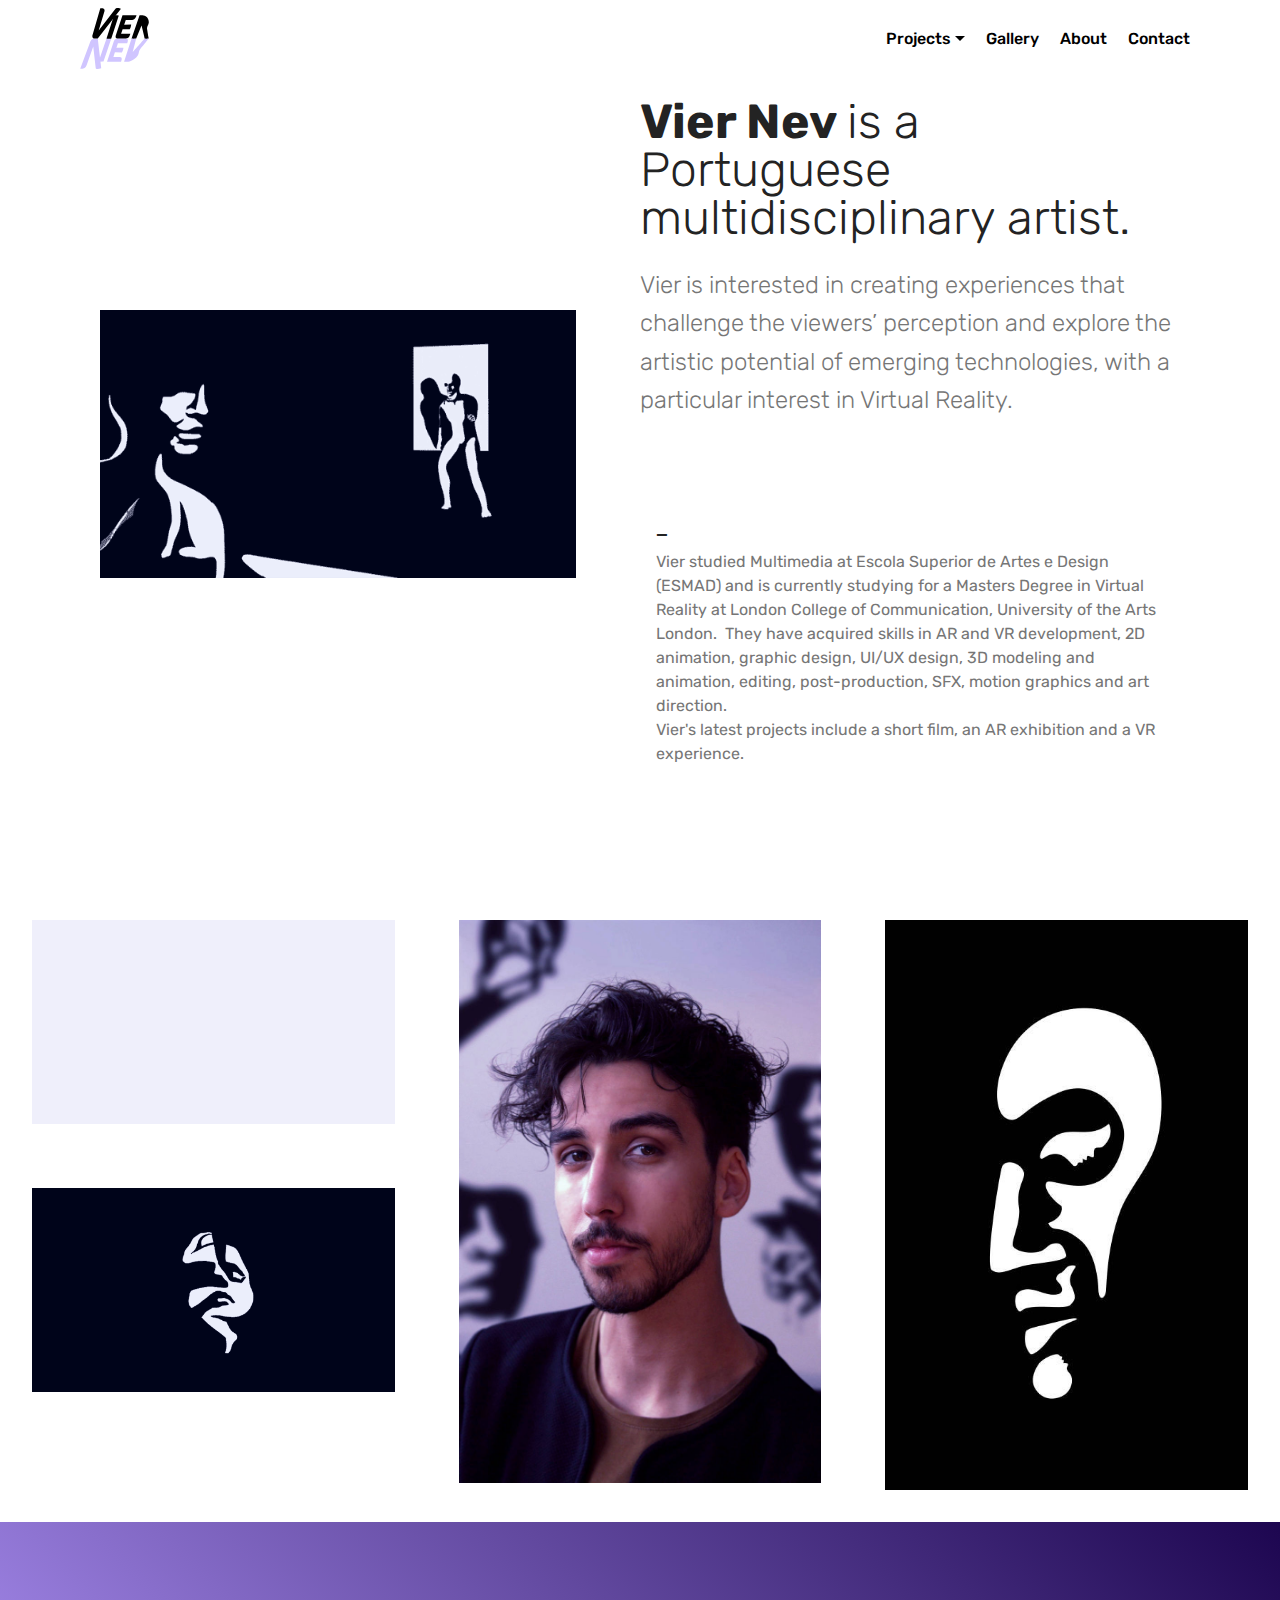
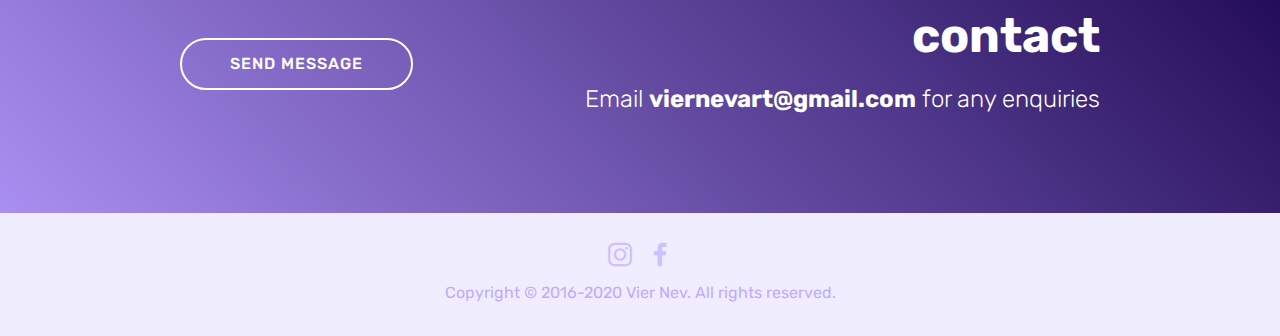
==== about.html @ 3683e40c "create github pages" ====
<!DOCTYPE html>
<html  >
<head>
  <!-- Site made with Mobirise Website Builder v4.10.8, https://mobirise.com -->
  <meta charset="UTF-8">
  <meta http-equiv="X-UA-Compatible" content="IE=edge">
  <meta name="generator" content="Mobirise v4.10.8, mobirise.com">
  <meta name="viewport" content="width=device-width, initial-scale=1, minimum-scale=1">
  <link rel="shortcut icon" href="assets/images/viernev-logo.svg" type="image/x-icon">
  <meta name="description" content="Vier Nev is a Portuguese multidisciplinary artist. Vier has created VR experiences, AR exhibitions, animated short films and explored a wide range of illustration work. ">
  
  <title>About</title>
  <link rel="stylesheet" href="assets/web/assets/mobirise-icons/mobirise-icons.css">
  <link rel="stylesheet" href="assets/bootstrap/css/bootstrap.min.css">
  <link rel="stylesheet" href="assets/bootstrap/css/bootstrap-grid.min.css">
  <link rel="stylesheet" href="assets/bootstrap/css/bootstrap-reboot.min.css">
  <link rel="stylesheet" href="assets/socicon/css/styles.css">
  <link rel="stylesheet" href="assets/dropdown/css/style.css">
  <link rel="stylesheet" href="assets/tether/tether.min.css">
  <link rel="stylesheet" href="assets/theme/css/style.css">
  <link rel="stylesheet" href="assets/gallery/style.css">
  <link rel="stylesheet" href="assets/mobirise/css/mbr-additional.css" type="text/css">
  
  
  
</head>
<body>

<!-- Google Analytics -->
<!-- Global site tag (gtag.js) - Google Analytics -->
<script async src="https://www.googletagmanager.com/gtag/js?id=UA-125820902-1"></script>
<script>
  window.dataLayer = window.dataLayer || [];
  function gtag(){dataLayer.push(arguments);}
  gtag('js', new Date());

  gtag('config', 'UA-125820902-1');
</script>

<!-- /Google Analytics -->


  <section class="menu cid-qTkzRZLJNu" once="menu" id="menu1-l">

    

    <nav class="navbar navbar-expand beta-menu navbar-dropdown align-items-center navbar-fixed-top navbar-toggleable-sm">
        <button class="navbar-toggler navbar-toggler-right" type="button" data-toggle="collapse" data-target="#navbarSupportedContent" aria-controls="navbarSupportedContent" aria-expanded="false" aria-label="Toggle navigation">
            <div class="hamburger">
                <span></span>
                <span></span>
                <span></span>
                <span></span>
            </div>
        </button>
        <div class="menu-logo">
            <div class="navbar-brand">
                <span class="navbar-logo">
                    <a href="index.html#header6-j">
                         <img src="assets/images/viernev-logo.svg" alt="Mobirise" title="" style="height: 3.8rem;">
                    </a>
                </span>
                
            </div>
        </div>
        <div class="collapse navbar-collapse" id="navbarSupportedContent">
            <ul class="navbar-nav nav-dropdown nav-right" data-app-modern-menu="true"><li class="nav-item dropdown">
                    <a class="nav-link link dropdown-toggle text-black display-4" href="https://mobirise.com" data-toggle="dropdown-submenu" aria-expanded="false">Projects<br></a><div class="dropdown-menu"><a class="dropdown-item text-black display-4" href="aterraetela.html">A Terra é Tela<br></a><a class="dropdown-item text-black display-4" href="amindsang.html" aria-expanded="false">A Mind Sang</a><a class="dropdown-item text-black display-4" href="darcria.html" aria-expanded="false">Dar Cria</a></div>
                </li><li class="nav-item"><a class="nav-link link text-black display-4" href="index.html#gallery2-h">Gallery<br></a></li><li class="nav-item"><a class="nav-link link text-black display-4" href="about.html">
                        
                        About</a></li><li class="nav-item"><a class="nav-link link text-black display-4" href="about.html#info2-q">
                        
                        Contact</a></li></ul>
            
        </div>
    </nav>
</section>

<section class="engine"><a href="https://mobirise.info/p">site templates free download</a></section><section class="features11 cid-rCWMa8Vq51" id="features11-t">

    

    

    <div class="container">   
        <div class="col-md-12">
            <div class="media-container-row">
                <div class="mbr-figure m-auto" style="width: 50%;">
                    <img src="assets/images/4a.gif" alt="Mobirise" title="">
                </div>
                <div class=" align-left aside-content">
                    <h2 class="mbr-title pt-2 mbr-fonts-style display-2"><strong>Vier Nev </strong>is a Portuguese multidisciplinary artist.</h2>
                    <div class="mbr-section-text">
                        <p class="mbr-text mb-5 pt-3 mbr-light mbr-fonts-style display-5">Vier is interested in creating experiences that challenge the viewers’ perception and explore the artistic potential of emerging technologies, with a particular interest in Virtual Reality.<br><br></p>
                    </div>

                    <div class="block-content">
                        <div class="card p-3 pr-3">
                            <div class="media">
                                     
                                <div class="media-body">
                                    <h4 class="card-title mbr-fonts-style display-7">_</h4>
                                </div>
                            </div>                

                            <div class="card-box">
                                <p class="block-text mbr-fonts-style display-7">
                                   Vier studied Multimedia at Escola Superior de Artes e Design (ESMAD) and is currently studying for a Masters Degree in Virtual Reality at London College of Communication, University of the Arts London. &nbsp;They have acquired skills in AR and VR development, 2D animation, graphic design, UI/UX design, 3D modeling and animation, editing, post-production, SFX, motion graphics and art direction. <br>Vier's latest projects include a short film, an AR exhibition and a VR experience. 
                                </p>
                            </div>
                        </div>

                        
                    </div>
                </div>
            </div>
        </div> 
    </div>          
</section>

<section class="mbr-gallery mbr-slider-carousel cid-rCWTRZAEba" id="gallery3-v">

    

    <div>
        <div><!-- Filter --><!-- Gallery --><div class="mbr-gallery-row"><div class="mbr-gallery-layout-default"><div><div><div class="mbr-gallery-item mbr-gallery-item--p4" data-video-url="false" data-tags="Awesome"><div href="#lb-gallery3-v" data-slide-to="0" data-toggle="modal"><img src="assets/images/26.gif" alt="" title=""><span class="icon-focus"></span></div></div><div class="mbr-gallery-item mbr-gallery-item--p4" data-video-url="false" data-tags="Awesome"><div href="#lb-gallery3-v" data-slide-to="1" data-toggle="modal"><img src="assets/images/viernev-photo-1096x1700-800x1241.jpg" alt="" title=""><span class="icon-focus"></span></div></div><div class="mbr-gallery-item mbr-gallery-item--p4" data-video-url="false" data-tags="Awesome"><div href="#lb-gallery3-v" data-slide-to="2" data-toggle="modal"><img src="assets/images/vier-nev-mother-vier-art-illustration-multistable-perception-optical-illusion-509x800-509x800.jpg" alt="" title=""><span class="icon-focus"></span></div></div><div class="mbr-gallery-item mbr-gallery-item--p4" data-video-url="false" data-tags="Awesome"><div href="#lb-gallery3-v" data-slide-to="3" data-toggle="modal"><img src="assets/images/8a.gif" alt="" title=""><span class="icon-focus"></span></div></div></div></div><div class="clearfix"></div></div></div><!-- Lightbox --><div data-app-prevent-settings="" class="mbr-slider modal fade carousel slide" tabindex="-1" data-keyboard="true" data-interval="false" id="lb-gallery3-v"><div class="modal-dialog"><div class="modal-content"><div class="modal-body"><div class="carousel-inner"><div class="carousel-item active"><img src="assets/images/26.gif" alt="" title=""></div><div class="carousel-item"><img src="assets/images/viernev-photo-1096x1700.jpg" alt="" title=""></div><div class="carousel-item"><img src="assets/images/vier-nev-mother-vier-art-illustration-multistable-perception-optical-illusion-509x800.jpg" alt="" title=""></div><div class="carousel-item"><img src="assets/images/8a.gif" alt="" title=""></div></div><a class="carousel-control carousel-control-prev" role="button" data-slide="prev" href="#lb-gallery3-v"><span class="mbri-left mbr-iconfont" aria-hidden="true"></span><span class="sr-only">Previous</span></a><a class="carousel-control carousel-control-next" role="button" data-slide="next" href="#lb-gallery3-v"><span class="mbri-right mbr-iconfont" aria-hidden="true"></span><span class="sr-only">Next</span></a><a class="close" href="#" role="button" data-dismiss="modal"><span class="sr-only">Close</span></a></div></div></div></div></div>
    </div>

</section>

<section class="mbr-section info2 cid-rD06vwAXhI" id="info2-q">

    

    

    <div class="container">
        <div class="row main justify-content-center">
            <div class="media-container-column col-12 col-lg-3 col-md-4">
                <div class="mbr-section-btn align-left py-4"><a class="btn btn-white-outline display-4" href="mailto:viernevart@gmail.com">SEND MESSAGE</a></div>
            </div>
            <div class="media-container-column title col-12 col-lg-7 col-md-6">
                <h2 class="align-right mbr-bold mbr-white pb-3 mbr-fonts-style display-2">
                    contact</h2>
                <h3 class="mbr-section-subtitle align-right mbr-light mbr-white mbr-fonts-style display-5">
                    Email <strong>viernevart@gmail.com</strong> for any enquiries</h3>
            </div>
        </div>
    </div>
</section>

<section once="footers" class="cid-rAEIzs2hqs" id="footer7-m">

    

    

    <div class="container">
        <div class="media-container-row align-center mbr-white">
            
            <div class="row social-row">
                <div class="social-list align-right pb-2">
                    
                    
                    
                    
                    
                    
                <div class="soc-item">
                        <a href="https://www.instagram.com/viernev">
                            <span class="mbr-iconfont mbr-iconfont-social socicon-instagram socicon" style="color: rgb(175, 150, 255); fill: rgb(175, 150, 255);"></span>
                        </a>
                    </div><div class="soc-item">
                        <a href="https://www.facebook.com/viernev">
                            <span class="mbr-iconfont mbr-iconfont-social socicon-facebook socicon" style="color: rgb(175, 150, 255); fill: rgb(175, 150, 255);"></span>
                        </a>
                    </div></div>
            </div>
            <div class="row row-copirayt">
                <p class="mbr-text mb-0 mbr-fonts-style mbr-white align-center display-7">
                    Copyright © 2016-2020 Vier Nev. All rights reserved.
                </p>
            </div>
        </div>
    </div>
</section>


  <script src="assets/web/assets/jquery/jquery.min.js"></script>
  <script src="assets/popper/popper.min.js"></script>
  <script src="assets/bootstrap/js/bootstrap.min.js"></script>
  <script src="assets/smoothscroll/smooth-scroll.js"></script>
  <script src="assets/dropdown/js/nav-dropdown.js"></script>
  <script src="assets/dropdown/js/navbar-dropdown.js"></script>
  <script src="assets/tether/tether.min.js"></script>
  <script src="assets/masonry/masonry.pkgd.min.js"></script>
  <script src="assets/imagesloaded/imagesloaded.pkgd.min.js"></script>
  <script src="assets/bootstrapcarouselswipe/bootstrap-carousel-swipe.js"></script>
  <script src="assets/vimeoplayer/jquery.mb.vimeo_player.js"></script>
  <script src="assets/touchswipe/jquery.touch-swipe.min.js"></script>
  <script src="assets/theme/js/script.js"></script>
  <script src="assets/gallery/player.min.js"></script>
  <script src="assets/gallery/script.js"></script>
  <script src="assets/slidervideo/script.js"></script>
  
  
</body>
</html>
---- assets/web/assets/mobirise-icons/mobirise-icons.css ----
@font-face {
  font-family: 'MobiriseIcons';
  src:  url('mobirise-icons.eot?spat4u');
  src:  url('mobirise-icons.eot?spat4u#iefix') format('embedded-opentype'),
    url('mobirise-icons.ttf?spat4u') format('truetype'),
    url('mobirise-icons.woff?spat4u') format('woff'),
    url('mobirise-icons.svg?spat4u#MobiriseIcons') format('svg');
  font-weight: normal;
  font-style: normal;
}

[class^="mbri-"], [class*=" mbri-"] {
  /* use !important to prevent issues with browser extensions that change fonts */
  font-family: MobiriseIcons !important;
  speak: none;
  font-style: normal;
  font-weight: normal;
  font-variant: normal;
  text-transform: none;
  line-height: 1;

  /* Better Font Rendering =========== */
  -webkit-font-smoothing: antialiased;
  -moz-osx-font-smoothing: grayscale;
}

.mbri-add-submenu:before {
  content: "\e900";
}
.mbri-alert:before {
  content: "\e901";
}
.mbri-align-center:before {
  content: "\e902";
}
.mbri-align-justify:before {
  content: "\e903";
}
.mbri-align-left:before {
  content: "\e904";
}
.mbri-align-right:before {
  content: "\e905";
}
.mbri-android:before {
  content: "\e906";
}
.mbri-apple:before {
  content: "\e907";
}
.mbri-arrow-down:before {
  content: "\e908";
}
.mbri-arrow-next:before {
  content: "\e909";
}
.mbri-arrow-prev:before {
  content: "\e90a";
}
.mbri-arrow-up:before {
  content: "\e90b";
}
.mbri-bold:before {
  content: "\e90c";
}
.mbri-bookmark:before {
  content: "\e90d";
}
.mbri-bootstrap:before {
  content: "\e90e";
}
.mbri-briefcase:before {
  content: "\e90f";
}
.mbri-browse:before {
  content: "\e910";
}
.mbri-bulleted-list:before {
  content: "\e911";
}
.mbri-calendar:before {
  content: "\e912";
}
.mbri-camera:before {
  content: "\e913";
}
.mbri-cart-add:before {
  content: "\e914";
}
.mbri-cart-full:before {
  content: "\e915";
}
.mbri-cash:before {
  content: "\e916";
}
.mbri-change-style:before {
  content: "\e917";
}
.mbri-chat:before {
  content: "\e918";
}
.mbri-clock:before {
  content: "\e919";
}
.mbri-close:before {
  content: "\e91a";
}
.mbri-cloud:before {
  content: "\e91b";
}
.mbri-code:before {
  content: "\e91c";
}
.mbri-contact-form:before {
  content: "\e91d";
}
.mbri-credit-card:before {
  content: "\e91e";
}
.mbri-cursor-click:before {
  content: "\e91f";
}
.mbri-cust-feedback:before {
  content: "\e920";
}
.mbri-database:before {
  content: "\e921";
}
.mbri-delivery:before {
  content: "\e922";
}
.mbri-desktop:before {
  content: "\e923";
}
.mbri-devices:before {
  content: "\e924";
}
.mbri-down:before {
  content: "\e925";
}
.mbri-download:before {
  content: "\e989";
}
.mbri-drag-n-drop:before {
  content: "\e927";
}
.mbri-drag-n-drop2:before {
  content: "\e928";
}
.mbri-edit:before {
  content: "\e929";
}
.mbri-edit2:before {
  content: "\e92a";
}
.mbri-error:before {
  content: "\e92b";
}
.mbri-extension:before {
  content: "\e92c";
}
.mbri-features:before {
  content: "\e92d";
}
.mbri-file:before {
  content: "\e92e";
}
.mbri-flag:before {
  content: "\e92f";
}
.mbri-folder:before {
  content: "\e930";
}
.mbri-gift:before {
  content: "\e931";
}
.mbri-github:before {
  content: "\e932";
}
.mbri-globe:before {
  content: "\e933";
}
.mbri-globe-2:before {
  content: "\e934";
}
.mbri-growing-chart:before {
  content: "\e935";
}
.mbri-hearth:before {
  content: "\e936";
}
.mbri-help:before {
  content: "\e937";
}
.mbri-home:before {
  content: "\e938";
}
.mbri-hot-cup:before {
  content: "\e939";
}
.mbri-idea:before {
  content: "\e93a";
}
.mbri-image-gallery:before {
  content: "\e93b";
}
.mbri-image-slider:before {
  content: "\e93c";
}
.mbri-info:before {
  content: "\e93d";
}
.mbri-italic:before {
  content: "\e93e";
}
.mbri-key:before {
  content: "\e93f";
}
.mbri-laptop:before {
  content: "\e940";
}
.mbri-layers:before {
  content: "\e941";
}
.mbri-left-right:before {
  content: "\e942";
}
.mbri-left:before {
  content: "\e943";
}
.mbri-letter:before {
  content: "\e944";
}
.mbri-like:before {
  content: "\e945";
}
.mbri-link:before {
  content: "\e946";
}
.mbri-lock:before {
  content: "\e947";
}
.mbri-login:before {
  content: "\e948";
}
.mbri-logout:before {
  content: "\e949";
}
.mbri-magic-stick:before {
  content: "\e94a";
}
.mbri-map-pin:before {
  content: "\e94b";
}
.mbri-menu:before {
  content: "\e94c";
}
.mbri-mobile:before {
  content: "\e94d";
}
.mbri-mobile2:before {
  content: "\e94e";
}
.mbri-mobirise:before {
  content: "\e94f";
}
.mbri-more-horizontal:before {
  content: "\e950";
}
.mbri-more-vertical:before {
  content: "\e951";
}
.mbri-music:before {
  content: "\e952";
}
.mbri-new-file:before {
  content: "\e953";
}
.mbri-numbered-list:before {
  content: "\e954";
}
.mbri-opened-folder:before {
  content: "\e955";
}
.mbri-pages:before {
  content: "\e956";
}
.mbri-paper-plane:before {
  content: "\e957";
}
.mbri-paperclip:before {
  content: "\e958";
}
.mbri-photo:before {
  content: "\e959";
}
.mbri-photos:before {
  content: "\e95a";
}
.mbri-pin:before {
  content: "\e95b";
}
.mbri-play:before {
  content: "\e95c";
}
.mbri-plus:before {
  content: "\e95d";
}
.mbri-preview:before {
  content: "\e95e";
}
.mbri-print:before {
  content: "\e95f";
}
.mbri-protect:before {
  content: "\e960";
}
.mbri-question:before {
  content: "\e961";
}
.mbri-quote-left:before {
  content: "\e962";
}
.mbri-quote-right:before {
  content: "\e963";
}
.mbri-refresh:before {
  content: "\e964";
}
.mbri-responsive:before {
  content: "\e965";
}
.mbri-right:before {
  content: "\e966";
}
.mbri-rocket:before {
  content: "\e967";
}
.mbri-sad-face:before {
  content: "\e968";
}
.mbri-sale:before {
  content: "\e969";
}
.mbri-save:before {
  content: "\e96a";
}
.mbri-search:before {
  content: "\e96b";
}
.mbri-setting:before {
  content: "\e96c";
}
.mbri-setting2:before {
  content: "\e96d";
}
.mbri-setting3:before {
  content: "\e96e";
}
.mbri-share:before {
  content: "\e96f";
}
.mbri-shopping-bag:before {
  content: "\e970";
}
.mbri-shopping-basket:before {
  content: "\e971";
}
.mbri-shopping-cart:before {
  content: "\e972";
}
.mbri-sites:before {
  content: "\e973";
}
.mbri-smile-face:before {
  content: "\e974";
}
.mbri-speed:before {
  content: "\e975";
}
.mbri-star:before {
  content: "\e976";
}
.mbri-success:before {
  content: "\e977";
}
.mbri-sun:before {
  content: "\e978";
}
.mbri-sun2:before {
  content: "\e979";
}
.mbri-tablet:before {
  content: "\e97a";
}
.mbri-tablet-vertical:before {
  content: "\e97b";
}
.mbri-target:before {
  content: "\e97c";
}
.mbri-timer:before {
  content: "\e97d";
}
.mbri-to-ftp:before {
  content: "\e97e";
}
.mbri-to-local-drive:before {
  content: "\e97f";
}
.mbri-touch-swipe:before {
  content: "\e980";
}
.mbri-touch:before {
  content: "\e981";
}
.mbri-trash:before {
  content: "\e982";
}
.mbri-underline:before {
  content: "\e983";
}
.mbri-unlink:before {
  content: "\e984";
}
.mbri-unlock:before {
  content: "\e985";
}
.mbri-up-down:before {
  content: "\e986";
}
.mbri-up:before {
  content: "\e987";
}
.mbri-update:before {
  content: "\e988";
}
.mbri-upload:before {
 content: "\e926"; 
}
.mbri-user:before {
  content: "\e98a";
}
.mbri-user2:before {
  content: "\e98b";
}
.mbri-users:before {
  content: "\e98c";
}
.mbri-video:before {
  content: "\e98d";
}
.mbri-video-play:before {
  content: "\e98e";
}
.mbri-watch:before {
  content: "\e98f";
}
.mbri-website-theme:before {
  content: "\e990";
}
.mbri-wifi:before {
  content: "\e991";
}
.mbri-windows:before {
  content: "\e992";
}
.mbri-zoom-out:before {
  content: "\e993";
}
.mbri-redo:before {
  content: "\e994";
}
.mbri-undo:before {
  content: "\e995";
}
---- assets/socicon/css/styles.css ----
@charset "UTF-8";

@font-face {
  font-family: 'Socicon';
  src:  url('../fonts/socicon.eot');
  src:  url('../fonts/socicon.eot?#iefix') format('embedded-opentype'),
    url('../fonts/socicon.woff2') format('woff2'),
    url('../fonts/socicon.ttf') format('truetype'),
    url('../fonts/socicon.woff') format('woff'),
    url('../fonts/socicon.svg#socicon') format('svg');
  font-weight: normal;
  font-style: normal;
}

[data-icon]:before {
  font-family: "socicon" !important;
  content: attr(data-icon);
  font-style: normal !important;
  font-weight: normal !important;
  font-variant: normal !important;
  text-transform: none !important;
  speak: none;
  line-height: 1;
  -webkit-font-smoothing: antialiased;
  -moz-osx-font-smoothing: grayscale;
}

[class^="socicon-"], [class*=" socicon-"] {
  /* use !important to prevent issues with browser extensions that change fonts */
  font-family: 'Socicon' !important;
  speak: none;
  font-style: normal;
  font-weight: normal;
  font-variant: normal;
  text-transform: none;
  line-height: 1;

  /* Better Font Rendering =========== */
  -webkit-font-smoothing: antialiased;
  -moz-osx-font-smoothing: grayscale;
}

.socicon-eitaa:before {
  content: "\e97c";
}
.socicon-soroush:before {
  content: "\e97d";
}
.socicon-bale:before {
  content: "\e97e";
}
.socicon-zazzle:before {
  content: "\e97b";
}
.socicon-society6:before {
  content: "\e97a";
}
.socicon-redbubble:before {
  content: "\e979";
}
.socicon-avvo:before {
  content: "\e978";
}
.socicon-stitcher:before {
  content: "\e977";
}
.socicon-googlehangouts:before {
  content: "\e974";
}
.socicon-dlive:before {
  content: "\e975";
}
.socicon-vsco:before {
  content: "\e976";
}
.socicon-flipboard:before {
  content: "\e973";
}
.socicon-ubuntu:before {
  content: "\e958";
}
.socicon-artstation:before {
  content: "\e959";
}
.socicon-invision:before {
  content: "\e95a";
}
.socicon-torial:before {
  content: "\e95b";
}
.socicon-collectorz:before {
  content: "\e95c";
}
.socicon-seenthis:before {
  content: "\e95d";
}
.socicon-googleplaymusic:before {
  content: "\e95e";
}
.socicon-debian:before {
  content: "\e95f";
}
.socicon-filmfreeway:before {
  content: "\e960";
}
.socicon-gnome:before {
  content: "\e961";
}
.socicon-itchio:before {
  content: "\e962";
}
.socicon-jamendo:before {
  content: "\e963";
}
.socicon-mix:before {
  content: "\e964";
}
.socicon-sharepoint:before {
  content: "\e965";
}
.socicon-tinder:before {
  content: "\e966";
}
.socicon-windguru:before {
  content: "\e967";
}
.socicon-cdbaby:before {
  content: "\e968";
}
.socicon-elementaryos:before {
  content: "\e969";
}
.socicon-stage32:before {
  content: "\e96a";
}
.socicon-tiktok:before {
  content: "\e96b";
}
.socicon-gitter:before {
  content: "\e96c";
}
.socicon-letterboxd:before {
  content: "\e96d";
}
.socicon-threema:before {
  content: "\e96e";
}
.socicon-splice:before {
  content: "\e96f";
}
.socicon-metapop:before {
  content: "\e970";
}
.socicon-naver:before {
  content: "\e971";
}
.socicon-remote:before {
  content: "\e972";
}
.socicon-internet:before {
  content: "\e957";
}
.socicon-moddb:before {
  content: "\e94b";
}
.socicon-indiedb:before {
  content: "\e94c";
}
.socicon-traxsource:before {
  content: "\e94d";
}
.socicon-gamefor:before {
  content: "\e94e";
}
.socicon-pixiv:before {
  content: "\e94f";
}
.socicon-myanimelist:before {
  content: "\e950";
}
.socicon-blackberry:before {
  content: "\e951";
}
.socicon-wickr:before {
  content: "\e952";
}
.socicon-spip:before {
  content: "\e953";
}
.socicon-napster:before {
  content: "\e954";
}
.socicon-beatport:before {
  content: "\e955";
}
.socicon-hackerone:before {
  content: "\e956";
}
.socicon-hackernews:before {
  content: "\e946";
}
.socicon-smashwords:before {
  content: "\e947";
}
.socicon-kobo:before {
  content: "\e948";
}
.socicon-bookbub:before {
  content: "\e949";
}
.socicon-mailru:before {
  content: "\e94a";
}
.socicon-gitlab:before {
  content: "\e945";
}
.socicon-instructables:before {
  content: "\e944";
}
.socicon-portfolio:before {
  content: "\e943";
}
.socicon-codered:before {
  content: "\e940";
}
.socicon-origin:before {
  content: "\e941";
}
.socicon-nextdoor:before {
  content: "\e942";
}
.socicon-udemy:before {
  content: "\e93f";
}
.socicon-livemaster:before {
  content: "\e93e";
}
.socicon-crunchbase:before {
  content: "\e93b";
}
.socicon-homefy:before {
  content: "\e93c";
}
.socicon-calendly:before {
  content: "\e93d";
}
.socicon-realtor:before {
  content: "\e90f";
}
.socicon-tidal:before {
  content: "\e910";
}
.socicon-qobuz:before {
  content: "\e911";
}
.socicon-natgeo:before {
  content: "\e912";
}
.socicon-mastodon:before {
  content: "\e913";
}
.socicon-unsplash:before {
  content: "\e914";
}
.socicon-homeadvisor:before {
  content: "\e915";
}
.socicon-angieslist:before {
  content: "\e916";
}
.socicon-codepen:before {
  content: "\e917";
}
.socicon-slack:before {
  content: "\e918";
}
.socicon-openaigym:before {
  content: "\e919";
}
.socicon-logmein:before {
  content: "\e91a";
}
.socicon-fiverr:before {
  content: "\e91b";
}
.socicon-gotomeeting:before {
  content: "\e91c";
}
.socicon-aliexpress:before {
  content: "\e91d";
}
.socicon-guru:before {
  content: "\e91e";
}
.socicon-appstore:before {
  content: "\e91f";
}
.socicon-homes:before {
  content: "\e920";
}
.socicon-zoom:before {
  content: "\e921";
}
.socicon-alibaba:before {
  content: "\e922";
}
.socicon-craigslist:before {
  content: "\e923";
}
.socicon-wix:before {
  content: "\e924";
}
.socicon-redfin:before {
  content: "\e925";
}
.socicon-googlecalendar:before {
  content: "\e926";
}
.socicon-shopify:before {
  content: "\e927";
}
.socicon-freelancer:before {
  content: "\e928";
}
.socicon-seedrs:before {
  content: "\e929";
}
.socicon-bing:before {
  content: "\e92a";
}
.socicon-doodle:before {
  content: "\e92b";
}
.socicon-bonanza:before {
  content: "\e92c";
}
.socicon-squarespace:before {
  content: "\e92d";
}
.socicon-toptal:before {
  content: "\e92e";
}
.socicon-gust:before {
  content: "\e92f";
}
.socicon-ask:before {
  content: "\e930";
}
.socicon-trulia:before {
  content: "\e931";
}
.socicon-loomly:before {
  content: "\e932";
}
.socicon-ghost:before {
  content: "\e933";
}
.socicon-upwork:before {
  content: "\e934";
}
.socicon-fundable:before {
  content: "\e935";
}
.socicon-booking:before {
  content: "\e936";
}
.socicon-googlemaps:before {
  content: "\e937";
}
.socicon-zillow:before {
  content: "\e938";
}
.socicon-niconico:before {
  content: "\e939";
}
.socicon-toneden:before {
  content: "\e93a";
}
.socicon-augment:before {
  content: "\e908";
}
.socicon-bitbucket:before {
  content: "\e909";
}
.socicon-fyuse:before {
  content: "\e90a";
}
.socicon-yt-gaming:before {
  content: "\e90b";
}
.socicon-sketchfab:before {
  content: "\e90c";
}
.socicon-mobcrush:before {
  content: "\e90d";
}
.socicon-microsoft:before {
  content: "\e90e";
}
.socicon-pandora:before {
  content: "\e907";
}
.socicon-messenger:before {
  content: "\e906";
}
.socicon-gamewisp:before {
  content: "\e905";
}
.socicon-bloglovin:before {
  content: "\e904";
}
.socicon-tunein:before {
  content: "\e903";
}
.socicon-gamejolt:before {
  content: "\e901";
}
.socicon-trello:before {
  content: "\e902";
}
.socicon-spreadshirt:before {
  content: "\e900";
}
.socicon-500px:before {
  content: "\e000";
}
.socicon-8tracks:before {
  content: "\e001";
}
.socicon-airbnb:before {
  content: "\e002";
}
.socicon-alliance:before {
  content: "\e003";
}
.socicon-amazon:before {
  content: "\e004";
}
.socicon-amplement:before {
  content: "\e005";
}
.socicon-android:before {
  content: "\e006";
}
.socicon-angellist:before {
  content: "\e007";
}
.socicon-apple:before {
  content: "\e008";
}
.socicon-appnet:before {
  content: "\e009";
}
.socicon-baidu:before {
  content: "\e00a";
}
.socicon-bandcamp:before {
  content: "\e00b";
}
.socicon-battlenet:before {
  content: "\e00c";
}
.socicon-mixer:before {
  content: "\e00d";
}
.socicon-bebee:before {
  content: "\e00e";
}
.socicon-bebo:before {
  content: "\e00f";
}
.socicon-behance:before {
  content: "\e010";
}
.socicon-blizzard:before {
  content: "\e011";
}
.socicon-blogger:before {
  content: "\e012";
}
.socicon-buffer:before {
  content: "\e013";
}
.socicon-chrome:before {
  content: "\e014";
}
.socicon-coderwall:before {
  content: "\e015";
}
.socicon-curse:before {
  content: "\e016";
}
.socicon-dailymotion:before {
  content: "\e017";
}
.socicon-deezer:before {
  content: "\e018";
}
.socicon-delicious:before {
  content: "\e019";
}
.socicon-deviantart:before {
  content: "\e01a";
}
.socicon-diablo:before {
  content: "\e01b";
}
.socicon-digg:before {
  content: "\e01c";
}
.socicon-discord:before {
  content: "\e01d";
}
.socicon-disqus:before {
  content: "\e01e";
}
.socicon-douban:before {
  content: "\e01f";
}
.socicon-draugiem:before {
  content: "\e020";
}
.socicon-dribbble:before {
  content: "\e021";
}
.socicon-drupal:before {
  content: "\e022";
}
.socicon-ebay:before {
  content: "\e023";
}
.socicon-ello:before {
  content: "\e024";
}
.socicon-endomodo:before {
  content: "\e025";
}
.socicon-envato:before {
  content: "\e026";
}
.socicon-etsy:before {
  content: "\e027";
}
.socicon-facebook:before {
  content: "\e028";
}
.socicon-feedburner:before {
  content: "\e029";
}
.socicon-filmweb:before {
  content: "\e02a";
}
.socicon-firefox:before {
  content: "\e02b";
}
.socicon-flattr:before {
  content: "\e02c";
}
.socicon-flickr:before {
  content: "\e02d";
}
.socicon-formulr:before {
  content: "\e02e";
}
.socicon-forrst:before {
  content: "\e02f";
}
.socicon-foursquare:before {
  content: "\e030";
}
.socicon-friendfeed:before {
  content: "\e031";
}
.socicon-github:before {
  content: "\e032";
}
.socicon-goodreads:before {
  content: "\e033";
}
.socicon-google:before {
  content: "\e034";
}
.socicon-googlescholar:before {
  content: "\e035";
}
.socicon-googlegroups:before {
  content: "\e036";
}
.socicon-googlephotos:before {
  content: "\e037";
}
.socicon-googleplus:before {
  content: "\e038";
}
.socicon-grooveshark:before {
  content: "\e039";
}
.socicon-hackerrank:before {
  content: "\e03a";
}
.socicon-hearthstone:before {
  content: "\e03b";
}
.socicon-hellocoton:before {
  content: "\e03c";
}
.socicon-heroes:before {
  content: "\e03d";
}
.socicon-smashcast:before {
  content: "\e03e";
}
.socicon-horde:before {
  content: "\e03f";
}
.socicon-houzz:before {
  content: "\e040";
}
.socicon-icq:before {
  content: "\e041";
}
.socicon-identica:before {
  content: "\e042";
}
.socicon-imdb:before {
  content: "\e043";
}
.socicon-instagram:before {
  content: "\e044";
}
.socicon-issuu:before {
  content: "\e045";
}
.socicon-istock:before {
  content: "\e046";
}
.socicon-itunes:before {
  content: "\e047";
}
.socicon-keybase:before {
  content: "\e048";
}
.socicon-lanyrd:before {
  content: "\e049";
}
.socicon-lastfm:before {
  content: "\e04a";
}
.socicon-line:before {
  content: "\e04b";
}
.socicon-linkedin:before {
  content: "\e04c";
}
.socicon-livejournal:before {
  content: "\e04d";
}
.socicon-lyft:before {
  content: "\e04e";
}
.socicon-macos:before {
  content: "\e04f";
}
.socicon-mail:before {
  content: "\e050";
}
.socicon-medium:before {
  content: "\e051";
}
.socicon-meetup:before {
  content: "\e052";
}
.socicon-mixcloud:before {
  content: "\e053";
}
.socicon-modelmayhem:before {
  content: "\e054";
}
.socicon-mumble:before {
  content: "\e055";
}
.socicon-myspace:before {
  content: "\e056";
}
.socicon-newsvine:before {
  content: "\e057";
}
.socicon-nintendo:before {
  content: "\e058";
}
.socicon-npm:before {
  content: "\e059";
}
.socicon-odnoklassniki:before {
  content: "\e05a";
}
.socicon-openid:before {
  content: "\e05b";
}
.socicon-opera:before {
  content: "\e05c";
}
.socicon-outlook:before {
  content: "\e05d";
}
.socicon-overwatch:before {
  content: "\e05e";
}
.socicon-patreon:before {
  content: "\e05f";
}
.socicon-paypal:before {
  content: "\e060";
}
.socicon-periscope:before {
  content: "\e061";
}
.socicon-persona:before {
  content: "\e062";
}
.socicon-pinterest:before {
  content: "\e063";
}
.socicon-play:before {
  content: "\e064";
}
.socicon-player:before {
  content: "\e065";
}
.socicon-playstation:before {
  content: "\e066";
}
.socicon-pocket:before {
  content: "\e067";
}
.socicon-qq:before {
  content: "\e068";
}
.socicon-quora:before {
  content: "\e069";
}
.socicon-raidcall:before {
  content: "\e06a";
}
.socicon-ravelry:before {
  content: "\e06b";
}
.socicon-reddit:before {
  content: "\e06c";
}
.socicon-renren:before {
  content: "\e06d";
}
.socicon-researchgate:before {
  content: "\e06e";
}
.socicon-residentadvisor:before {
  content: "\e06f";
}
.socicon-reverbnation:before {
  content: "\e070";
}
.socicon-rss:before {
  content: "\e071";
}
.socicon-sharethis:before {
  content: "\e072";
}
.socicon-skype:before {
  content: "\e073";
}
.socicon-slideshare:before {
  content: "\e074";
}
.socicon-smugmug:before {
  content: "\e075";
}
.socicon-snapchat:before {
  content: "\e076";
}
.socicon-songkick:before {
  content: "\e077";
}
.socicon-soundcloud:before {
  content: "\e078";
}
.socicon-spotify:before {
  content: "\e079";
}
.socicon-stackexchange:before {
  content: "\e07a";
}
.socicon-stackoverflow:before {
  content: "\e07b";
}
.socicon-starcraft:before {
  content: "\e07c";
}
.socicon-stayfriends:before {
  content: "\e07d";
}
.socicon-steam:before {
  content: "\e07e";
}
.socicon-storehouse:before {
  content: "\e07f";
}
.socicon-strava:before {
  content: "\e080";
}
.socicon-streamjar:before {
  content: "\e081";
}
.socicon-stumbleupon:before {
  content: "\e082";
}
.socicon-swarm:before {
  content: "\e083";
}
.socicon-teamspeak:before {
  content: "\e084";
}
.socicon-teamviewer:before {
  content: "\e085";
}
.socicon-technorati:before {
  content: "\e086";
}
.socicon-telegram:before {
  content: "\e087";
}
.socicon-tripadvisor:before {
  content: "\e088";
}
.socicon-tripit:before {
  content: "\e089";
}
.socicon-triplej:before {
  content: "\e08a";
}
.socicon-tumblr:before {
  content: "\e08b";
}
.socicon-twitch:before {
  content: "\e08c";
}
.socicon-twitter:before {
  content: "\e08d";
}
.socicon-uber:before {
  content: "\e08e";
}
.socicon-ventrilo:before {
  content: "\e08f";
}
.socicon-viadeo:before {
  content: "\e090";
}
.socicon-viber:before {
  content: "\e091";
}
.socicon-viewbug:before {
  content: "\e092";
}
.socicon-vimeo:before {
  content: "\e093";
}
.socicon-vine:before {
  content: "\e094";
}
.socicon-vkontakte:before {
  content: "\e095";
}
.socicon-warcraft:before {
  content: "\e096";
}
.socicon-wechat:before {
  content: "\e097";
}
.socicon-weibo:before {
  content: "\e098";
}
.socicon-whatsapp:before {
  content: "\e099";
}
.socicon-wikipedia:before {
  content: "\e09a";
}
.socicon-windows:before {
  content: "\e09b";
}
.socicon-wordpress:before {
  content: "\e09c";
}
.socicon-wykop:before {
  content: "\e09d";
}
.socicon-xbox:before {
  content: "\e09e";
}
.socicon-xing:before {
  content: "\e09f";
}
.socicon-yahoo:before {
  content: "\e0a0";
}
.socicon-yammer:before {
  content: "\e0a1";
}
.socicon-yandex:before {
  content: "\e0a2";
}
.socicon-yelp:before {
  content: "\e0a3";
}
.socicon-younow:before {
  content: "\e0a4";
}
.socicon-youtube:before {
  content: "\e0a5";
}
.socicon-zapier:before {
  content: "\e0a6";
}
.socicon-zerply:before {
  content: "\e0a7";
}
.socicon-zomato:before {
  content: "\e0a8";
}
.socicon-zynga:before {
  content: "\e0a9";
}
---- assets/dropdown/css/style.css ----
.navbar-dropdown {
  left: 0;
  padding: 0;
  position: absolute;
  right: 0;
  top: 0;
  transition: all 0.45s ease;
  z-index: 1030;
  background: #282828; }
  .navbar-dropdown .navbar-logo {
    margin-right: 0.8rem;
    transition: margin 0.3s ease-in-out;
    vertical-align: middle; }
    .navbar-dropdown .navbar-logo img {
      height: 3.125rem;
      transition: all 0.3s ease-in-out; }
    .navbar-dropdown .navbar-logo.mbr-iconfont {
      font-size: 3.125rem;
      line-height: 3.125rem; }
  .navbar-dropdown .navbar-caption {
    font-weight: 700;
    white-space: normal;
    vertical-align: -4px;
    line-height: 3.125rem !important; }
    .navbar-dropdown .navbar-caption, .navbar-dropdown .navbar-caption:hover {
      color: inherit;
      text-decoration: none; }
  .navbar-dropdown .mbr-iconfont + .navbar-caption {
    vertical-align: -1px; }
  .navbar-dropdown.navbar-fixed-top {
    position: fixed; }
  .navbar-dropdown .navbar-brand span {
    vertical-align: -4px; }
  .navbar-dropdown.bg-color.transparent {
    background: none; }
  .navbar-dropdown.navbar-short .navbar-brand {
    padding: 0.625rem 0; }
    .navbar-dropdown.navbar-short .navbar-brand span {
      vertical-align: -1px; }
  .navbar-dropdown.navbar-short .navbar-caption {
    line-height: 2.375rem !important;
    vertical-align: -2px; }
  .navbar-dropdown.navbar-short .navbar-logo {
    margin-right: 0.5rem; }
    .navbar-dropdown.navbar-short .navbar-logo img {
      height: 2.375rem; }
    .navbar-dropdown.navbar-short .navbar-logo.mbr-iconfont {
      font-size: 2.375rem;
      line-height: 2.375rem; }
  .navbar-dropdown.navbar-short .mbr-table-cell {
    height: 3.625rem; }
  .navbar-dropdown .navbar-close {
    left: 0.6875rem;
    position: fixed;
    top: 0.75rem;
    z-index: 1000; }
  .navbar-dropdown .hamburger-icon {
    content: "";
    display: inline-block;
    vertical-align: middle;
    width: 16px;
    -webkit-box-shadow: 0 -6px 0 1px #282828,0 0 0 1px #282828,0 6px 0 1px #282828;
    -moz-box-shadow: 0 -6px 0 1px #282828,0 0 0 1px #282828,0 6px 0 1px #282828;
    box-shadow: 0 -6px 0 1px #282828,0 0 0 1px #282828,0 6px 0 1px #282828; }

.dropdown-menu .dropdown-toggle[data-toggle="dropdown-submenu"]::after {
  border-bottom: 0.35em solid transparent;
  border-left: 0.35em solid;
  border-right: 0;
  border-top: 0.35em solid transparent;
  margin-left: 0.3rem; }

.dropdown-menu .dropdown-item:focus {
  outline: 0; }

.nav-dropdown {
  font-size: 0.75rem;
  font-weight: 500;
  height: auto !important; }
  .nav-dropdown .nav-btn {
    padding-left: 1rem; }
  .nav-dropdown .link {
    margin: .667em 1.667em;
    font-weight: 500;
    padding: 0;
    transition: color .2s ease-in-out; }
    .nav-dropdown .link.dropdown-toggle {
      margin-right: 2.583em; }
      .nav-dropdown .link.dropdown-toggle::after {
        margin-left: .25rem;
        border-top: 0.35em solid;
        border-right: 0.35em solid transparent;
        border-left: 0.35em solid transparent;
        border-bottom: 0; }
      .nav-dropdown .link.dropdown-toggle[aria-expanded="true"] {
        margin: 0;
        padding: 0.667em 3.263em  0.667em 1.667em; }
  .nav-dropdown .link::after,
  .nav-dropdown .dropdown-item::after {
    color: inherit; }
  .nav-dropdown .btn {
    font-size: 0.75rem;
    font-weight: 700;
    letter-spacing: 0;
    margin-bottom: 0;
    padding-left: 1.25rem;
    padding-right: 1.25rem; }
  .nav-dropdown .dropdown-menu {
    border-radius: 0;
    border: 0;
    left: 0;
    margin: 0;
    padding-bottom: 1.25rem;
    padding-top: 1.25rem;
    position: relative; }
  .nav-dropdown .dropdown-submenu {
    margin-left: 0.125rem;
    top: 0; }
  .nav-dropdown .dropdown-item {
    font-weight: 500;
    line-height: 2;
    padding: 0.3846em 4.615em 0.3846em 1.5385em;
    position: relative;
    transition: color .2s ease-in-out, background-color .2s ease-in-out; }
    .nav-dropdown .dropdown-item::after {
      margin-top: -0.3077em;
      position: absolute;
      right: 1.1538em;
      top: 50%; }
    .nav-dropdown .dropdown-item:focus, .nav-dropdown .dropdown-item:hover {
      background: none; }

@media (max-width: 767px) {
  .nav-dropdown.navbar-toggleable-sm {
    bottom: 0;
    display: none;
    left: 0;
    overflow-x: hidden;
    position: fixed;
    top: 0;
    transform: translateX(-100%);
    -ms-transform: translateX(-100%);
    -webkit-transform: translateX(-100%);
    width: 18.75rem;
    z-index: 999; } }
.nav-dropdown.navbar-toggleable-xl {
  bottom: 0;
  display: none;
  left: 0;
  overflow-x: hidden;
  position: fixed;
  top: 0;
  transform: translateX(-100%);
  -ms-transform: translateX(-100%);
  -webkit-transform: translateX(-100%);
  width: 18.75rem;
  z-index: 999; }

.nav-dropdown-sm {
  display: block !important;
  overflow-x: hidden;
  overflow: auto;
  padding-top: 3.875rem; }
  .nav-dropdown-sm::after {
    content: "";
    display: block;
    height: 3rem;
    width: 100%; }
  .nav-dropdown-sm.collapse.in ~ .navbar-close {
    display: block !important; }
  .nav-dropdown-sm.collapsing, .nav-dropdown-sm.collapse.in {
    transform: translateX(0);
    -ms-transform: translateX(0);
    -webkit-transform: translateX(0);
    transition: all 0.25s ease-out;
    -webkit-transition: all 0.25s ease-out;
    background: #282828; }
  .nav-dropdown-sm.collapsing[aria-expanded="false"] {
    transform: translateX(-100%);
    -ms-transform: translateX(-100%);
    -webkit-transform: translateX(-100%); }
  .nav-dropdown-sm .nav-item {
    display: block;
    margin-left: 0 !important;
    padding-left: 0; }
  .nav-dropdown-sm .link,
  .nav-dropdown-sm .dropdown-item {
    border-top: 1px dotted rgba(255, 255, 255, 0.1);
    font-size: 0.8125rem;
    line-height: 1.6;
    margin: 0 !important;
    padding: 0.875rem 2.4rem 0.875rem 1.5625rem !important;
    position: relative;
    white-space: normal; }
    .nav-dropdown-sm .link:focus, .nav-dropdown-sm .link:hover,
    .nav-dropdown-sm .dropdown-item:focus,
    .nav-dropdown-sm .dropdown-item:hover {
      background: rgba(0, 0, 0, 0.2) !important;
      color: #c0a375; }
  .nav-dropdown-sm .nav-btn {
    position: relative;
    padding: 1.5625rem 1.5625rem 0 1.5625rem; }
    .nav-dropdown-sm .nav-btn::before {
      border-top: 1px dotted rgba(255, 255, 255, 0.1);
      content: "";
      left: 0;
      position: absolute;
      top: 0;
      width: 100%; }
    .nav-dropdown-sm .nav-btn + .nav-btn {
      padding-top: 0.625rem; }
      .nav-dropdown-sm .nav-btn + .nav-btn::before {
        display: none; }
  .nav-dropdown-sm .btn {
    padding: 0.625rem 0; }
  .nav-dropdown-sm .dropdown-toggle[data-toggle="dropdown-submenu"]::after {
    margin-left: .25rem;
    border-top: 0.35em solid;
    border-right: 0.35em solid transparent;
    border-left: 0.35em solid transparent;
    border-bottom: 0; }
  .nav-dropdown-sm .dropdown-toggle[data-toggle="dropdown-submenu"][aria-expanded="true"]::after {
    border-top: 0;
    border-right: 0.35em solid transparent;
    border-left: 0.35em solid transparent;
    border-bottom: 0.35em solid; }
  .nav-dropdown-sm .dropdown-menu {
    margin: 0;
    padding: 0;
    position: relative;
    top: 0;
    left: 0;
    width: 100%;
    border: 0;
    float: none;
    border-radius: 0;
    background: none; }
  .nav-dropdown-sm .dropdown-submenu {
    left: 100%;
    margin-left: 0.125rem;
    margin-top: -1.25rem;
    top: 0; }

.navbar-toggleable-sm .nav-dropdown .dropdown-menu {
  position: absolute; }

.navbar-toggleable-sm .nav-dropdown .dropdown-submenu {
  left: 100%;
  margin-left: 0.125rem;
  margin-top: -1.25rem;
  top: 0; }

.navbar-toggleable-sm.opened .nav-dropdown .dropdown-menu {
  position: relative; }

.navbar-toggleable-sm.opened .nav-dropdown .dropdown-submenu {
  left: 0;
  margin-left: 00rem;
  margin-top: 0rem;
  top: 0; }

.is-builder .nav-dropdown.collapsing {
  transition: none !important; }

/*# sourceMappingURL=style.css.map */
---- assets/theme/css/style.css ----
.engine {
	position: absolute;
	text-indent: -2400px;
	text-align: center;
	padding: 0;
	top: 0;
	left: -2400px;
}/*!
 * Mobirise v4 theme (https://mobirise.com/)
 * Copyright 2017 Mobirise
 */
section {
  background-color: #eeeeee;
}

.form-control:focus {
  box-shadow: none;
}

:focus {
  outline: none;
}

body {
  font-style: normal;
  line-height: 1.5;
}

section,
.container,
.container-fluid {
  position: relative;
  word-wrap: break-word;
}

a.mbr-iconfont:hover {
  text-decoration: none;
}

.article .lead p,
.article .lead ul,
.article .lead ol,
.article .lead pre,
.article .lead blockquote {
  margin-bottom: 0;
}

ul,
ol,
pre,
blockquote {
  margin-bottom: 2.3125rem;
}

pre {
  background: #f4f4f4;
  padding: 10px 24px;
  white-space: pre-wrap;
}

.inactive {
  -webkit-user-select: none;
  -moz-user-select: none;
  -ms-user-select: none;
  user-select: none;
  pointer-events: none;
  -webkit-user-drag: none;
  user-drag: none;
}

.mbr-section__comments .row {
  justify-content: center;
  -webkit-justify-content: center;
}

a {
  font-style: normal;
  font-weight: 400;
  cursor: pointer;
}

a, a:hover {
  text-decoration: none;
}

figure {
  margin-bottom: 0;
}

body {
  color: #232323;
}

h1,
h2,
h3,
h4,
h5,
h6,
.h1,
.h2,
.h3,
.h4,
.h5,
.h6,
.display-1,
.display-2,
.display-3,
.display-4 {
  line-height: 1;
  word-break: break-word;
  word-wrap: break-word;
}

.mbr-section-title {
  font-style: normal;
  line-height: 1.2;
}

.mbr-section-subtitle {
  line-height: 1.3;
}

.mbr-text {
  font-style: normal;
  line-height: 1.6;
}

b,
strong {
  font-weight: bold;
}

blockquote {
  padding: 10px 0 10px 20px;
  position: relative;
  border-left: 2px solid;
  border-color: #ff3366;
}

input:-webkit-autofill, input:-webkit-autofill:hover, input:-webkit-autofill:focus, input:-webkit-autofill:active {
  transition-delay: 9999s;
  transition-property: background-color, color;
}

textarea[type='hidden'] {
  display: none;
}

body {
  position: relative;
}

section {
  background-position: 50% 50%;
  background-repeat: no-repeat;
  background-size: cover;
}

section .mbr-background-video,
section .mbr-background-video-preview {
  position: absolute;
  bottom: 0;
  left: 0;
  right: 0;
  top: 0;
}

.hidden {
  visibility: hidden;
}

.mbr-z-index20 {
  z-index: 20;
}

/*! Base colors */
.mbr-white {
  color: #ffffff;
}

.mbr-black {
  color: #000000;
}

.mbr-bg-white {
  background-color: #ffffff;
}

.mbr-bg-black {
  background-color: #000000;
}

/*! Text-aligns */
.align-left {
  text-align: left;
}

.align-center {
  text-align: center;
}

.align-right {
  text-align: right;
}

@media (max-width: 767px) {
  .align-left,
  .align-center,
  .align-right,
  .mbr-section-btn,
  .mbr-section-title {
    text-align: center;
  }
}

/*! Font-weight  */
.mbr-light {
  font-weight: 300;
}

.mbr-regular {
  font-weight: 400;
}

.mbr-semibold {
  font-weight: 500;
}

.mbr-bold {
  font-weight: 700;
}

/*! Media  */
.media-size-item {
  -moz-flex: 1 1 auto;
  -o-flex: 1 1 auto;
  flex: 1 1 auto;
}

.media-content {
  flex-basis: 100%;
}

.media-container-row {
  display: flex;
  flex-direction: row;
  flex-wrap: wrap;
  justify-content: center;
  align-content: center;
  align-items: start;
}

.media-container-row .media-size-item {
  width: 400px;
}

.media-container-column {
  display: flex;
  flex-direction: column;
  flex-wrap: wrap;
  justify-content: center;
  align-content: center;
  align-items: stretch;
}

.media-container-column > * {
  width: 100%;
}

@media (min-width: 992px) {
  .media-container-row {
    flex-wrap: nowrap;
  }
}

figure {
  overflow: hidden;
}

figure[mbr-media-size] {
  transition: width 0.1s;
}

.mbr-figure img,
.mbr-figure iframe {
  display: block;
  width: 100%;
}

.card {
  background-color: transparent;
  border: none;
}

.card-box {
  width: 100%;
}

.card-img {
  text-align: center;
  flex-shrink: 0;
  -webkit-flex-shrink: 0;
}

.media {
  max-width: 100%;
  margin: 0 auto;
}

.mbr-figure {
  -ms-grid-row-align: center;
  align-self: center;
}

.media-container > div {
  max-width: 100%;
}

.mbr-figure img,
.card-img img {
  width: 100%;
}

@media (max-width: 991px) {
  .media-size-item {
    width: auto !important;
  }
  .media {
    width: auto;
  }
  .mbr-figure {
    width: 100% !important;
  }
}

/*! Buttons */
.btn {
  font-weight: 500;
  border-width: 2px;
  font-style: normal;
  letter-spacing: 1px;
  margin: .4rem .8rem;
  white-space: normal;
  transition: all .3s ease-in-out;
  display: inline-flex;
  align-items: center;
  justify-content: center;
  word-break: break-word;
  -webkit-align-items: center;
  -webkit-justify-content: center;
  display: -webkit-inline-flex;
}

.btn-sm {
  font-weight: 500;
  letter-spacing: 1px;
  transition: all .3s ease-in-out;
}

.btn-md {
  font-weight: 500;
  letter-spacing: 1px;
  margin: .4rem .8rem !important;
  transition: all .3s ease-in-out;
}

.btn-lg {
  font-weight: 500;
  letter-spacing: 1px;
  margin: .4rem .8rem !important;
  transition: all .3s ease-in-out;
}

.mbr-section-btn {
  margin-left: -0.25rem;
  margin-right: -0.25rem;
  font-size: 0;
}

nav .mbr-section-btn {
  margin-left: 0rem;
  margin-right: 0rem;
}

.btn-form {
  border-radius: 0;
}

.btn-form:hover {
  cursor: pointer;
}

/*! Btn icon margin */
.btn .mbr-iconfont,
.btn.btn-sm .mbr-iconfont {
  cursor: pointer;
  margin-right: 0.5rem;
}

.btn.btn-md .mbr-iconfont,
.btn.btn-md .mbr-iconfont {
  margin-right: 0.8rem;
}

.mbr-regular {
  font-weight: 400;
}

.mbr-semibold {
  font-weight: 500;
}

.mbr-bold {
  font-weight: 700;
}

[type='submit'] {
  -webkit-appearance: none;
}

/*! Full-screen */
.mbr-fullscreen .mbr-overlay {
  min-height: 100vh;
}

.mbr-fullscreen {
  display: flex;
  display: -moz-flex;
  display: -ms-flex;
  display: -o-flex;
  align-items: center;
  -webkit-align-items: center;
  min-height: 100vh;
  padding-top: 3rem;
  padding-bottom: 3rem;
}

/*! Map */
.map {
  height: 25rem;
  position: relative;
}

.map iframe {
  width: 100%;
  height: 100%;
}

.mbr-overlay {
  background-color: #000;
  bottom: 0;
  left: 0;
  opacity: .5;
  position: absolute;
  right: 0;
  top: 0;
  z-index: 0;
  pointer-events: none;
}

/* Form */
blockquote {
  font-style: italic;
  padding: 10px 0 10px 20px;
  font-size: 1.09rem;
  position: relative;
  border-width: 3px;
}

.form-control {
  background-color: #f5f5f5;
  box-shadow: none;
  color: #565656;
  line-height: 1.43;
  min-height: 3.5em;
  padding: 1.07em .5em;
}

.form-control, .form-control:focus {
  border: 1px solid #e8e8e8;
}

.form-active .form-control:invalid {
  border-color: red;
}

.form-control-label {
  position: relative;
  cursor: pointer;
  margin-bottom: .357em;
  padding: 0;
}

.alert {
  color: #ffffff;
  border-radius: 0;
  border: 0;
  font-size: .875rem;
  line-height: 1.5;
  margin-bottom: 1.875rem;
  padding: 1.25rem;
  position: relative;
}

.alert.alert-form::after {
  background-color: inherit;
  bottom: -7px;
  content: "";
  display: block;
  height: 14px;
  left: 50%;
  margin-left: -7px;
  position: absolute;
  transform: rotate(45deg);
  width: 14px;
  -webkit-transform: rotate(45deg);
}

.form-asterisk {
  font-family: initial;
  position: absolute;
  top: -2px;
  font-weight: normal;
}

/*! Scroll to top arrow */
#scrollToTop a i:before {
  content: '';
  position: absolute;
  height: 40%;
  top: 25%;
  background: #fff;
  width: 2px;
  left: calc(50% - 1px);
}

#scrollToTop a i:after {
  content: '';
  position: absolute;
  display: block;
  border-top: 2px solid #fff;
  border-right: 2px solid #fff;
  width: 40%;
  height: 40%;
  left: 30%;
  bottom: 30%;
  transform: rotate(135deg);
  -webkit-transform: rotate(135deg);
}

.mbr-arrow-up {
  bottom: 25px;
  right: 90px;
  position: fixed;
  text-align: right;
  z-index: 5000;
  color: #ffffff;
  font-size: 32px;
  transform: rotate(180deg);
  -webkit-transform: rotate(180deg);
}

.mbr-arrow-up a {
  background: rgba(0, 0, 0, 0.2);
  border-radius: 3px;
  color: #fff;
  display: inline-block;
  height: 60px;
  width: 60px;
  outline-style: none !important;
  position: relative;
  text-decoration: none;
  transition: all 0.3s ease-in-out;
  cursor: pointer;
  text-align: center;
}

.mbr-arrow-up a:hover {
  background-color: rgba(0, 0, 0, 0.4);
}

.mbr-arrow-up a i {
  line-height: 60px;
}

.mbr-arrow-up-icon {
  display: block;
  color: #fff;
}

.mbr-arrow-up-icon::before {
  content: '\203a';
  display: inline-block;
  font-family: serif;
  font-size: 32px;
  line-height: 1;
  font-style: normal;
  position: relative;
  top: 6px;
  left: -4px;
  -webkit-transform: rotate(-90deg);
  transform: rotate(-90deg);
}

/*! Arrow Down */
.mbr-arrow {
  position: absolute;
  bottom: 45px;
  left: 50%;
  width: 60px;
  height: 60px;
  cursor: pointer;
  background-color: rgba(80, 80, 80, 0.5);
  border-radius: 50%;
  -webkit-transform: translateX(-50%);
  transform: translateX(-50%);
}

.mbr-arrow > a {
  display: inline-block;
  text-decoration: none;
  outline-style: none;
  -webkit-animation: arrowdown 1.7s ease-in-out infinite;
  animation: arrowdown 1.7s ease-in-out infinite;
}

.mbr-arrow > a > i {
  position: absolute;
  top: -2px;
  left: 15px;
  font-size: 2rem;
}

@keyframes arrowdown {
  0% {
    transform: translateY(0px);
    -webkit-transform: translateY(0px);
  }
  50% {
    transform: translateY(-5px);
    -webkit-transform: translateY(-5px);
  }
  100% {
    transform: translateY(0px);
    -webkit-transform: translateY(0px);
  }
}

@-webkit-keyframes arrowdown {
  0% {
    transform: translateY(0px);
    -webkit-transform: translateY(0px);
  }
  50% {
    transform: translateY(-5px);
    -webkit-transform: translateY(-5px);
  }
  100% {
    transform: translateY(0px);
    -webkit-transform: translateY(0px);
  }
}

@media (max-width: 500px) {
  .mbr-arrow-up {
    left: 50%;
    right: auto;
    transform: translateX(-50%) rotate(180deg);
    -webkit-transform: translateX(-50%) rotate(180deg);
  }
}

/*Gradients animation*/
@keyframes gradient-animation {
  from {
    background-position: 0% 100%;
    -webkit-animation-timing-function: ease-in-out;
            animation-timing-function: ease-in-out;
  }
  to {
    background-position: 100% 0%;
    -webkit-animation-timing-function: ease-in-out;
            animation-timing-function: ease-in-out;
  }
}

@-webkit-keyframes gradient-animation {
  from {
    background-position: 0% 100%;
    -webkit-animation-timing-function: ease-in-out;
            animation-timing-function: ease-in-out;
  }
  to {
    background-position: 100% 0%;
    -webkit-animation-timing-function: ease-in-out;
            animation-timing-function: ease-in-out;
  }
}

.bg-gradient {
  background-size: 200% 200%;
  animation: gradient-animation 5s infinite alternate;
  -webkit-animation: gradient-animation 5s infinite alternate;
}

.menu .navbar-brand {
  display: -webkit-flex;
}

.menu .navbar-brand span {
  display: flex;
  display: -webkit-flex;
}

.menu .navbar-brand .navbar-caption-wrap {
  display: -webkit-flex;
}

.menu .navbar-brand .navbar-logo img {
  display: -webkit-flex;
}

@media (min-width: 768px) and (max-width: 1023px) {
  .menu .navbar-toggleable-sm .navbar-nav {
    display: -ms-flexbox;
  }
}

@media (max-width: 1023px) {
  .menu .navbar-collapse {
    max-height: 93.5vh;
  }
  .menu .navbar-collapse.show {
    overflow: auto;
  }
}

@media (min-width: 1024px) {
  .menu .navbar-nav.nav-dropdown {
    display: -webkit-flex;
  }
  .menu .navbar-toggleable-sm .navbar-collapse {
    display: -webkit-flex !important;
  }
  .menu .collapsed .navbar-collapse {
    max-height: 93.5vh;
  }
  .menu .collapsed .navbar-collapse.show {
    overflow: auto;
  }
}

@media (max-width: 767px) {
  .menu .navbar-collapse {
    max-height: 80vh;
  }
}

/* Others*/
.note-check a[data-value=Rubik] {
  font-style: normal;
}

.mbr-arrow a {
  color: #ffffff;
}

@media (max-width: 767px) {
  .mbr-arrow {
    display: none;
  }
}

.navbar {
  display: -webkit-flex;
  -webkit-flex-wrap: wrap;
  -webkit-align-items: center;
  -webkit-justify-content: space-between;
}

.navbar-collapse {
  -webkit-flex-basis: 100%;
  -webkit-flex-grow: 1;
  -webkit-align-items: center;
}

.nav-dropdown .link {
  padding: 0.667em 1.667em !important;
  margin: 0 !important;
}

.nav {
  display: -webkit-flex;
  -webkit-flex-wrap: wrap;
}

.row {
  display: -webkit-flex;
  -webkit-flex-wrap: wrap;
}

.justify-content-center {
  -webkit-justify-content: center;
}

.form-inline {
  display: -webkit-flex;
  -webkit-align-items: center;
}

.card-wrapper {
  -webkit-flex: 1;
}

.carousel-control {
  z-index: 10;
  display: -webkit-flex;
  -webkit-align-items: center;
  -webkit-justify-content: center;
}

.carousel-controls {
  display: -webkit-flex;
}

.media {
  display: -webkit-flex;
}

.form-group:focus {
  outline: none;
}

.jq-selectbox__select {
  padding: 1.07em 0.5em;
  position: absolute;
  top: 0;
  left: 0;
  width: 100%;
}

.jq-selectbox__dropdown {
  position: absolute;
  top: 100%;
  left: 0 !important;
  width: 100% !important;
}

.jq-selectbox__trigger-arrow {
  -webkit-transform: translateY(-50%);
          transform: translateY(-50%);
}

.jq-selectbox li {
  padding: 1.07em 0.5em;
}

input[type='range'] {
  padding-left: 0 !important;
  padding-right: 0 !important;
}

.modal-dialog,
.modal-content {
  height: 100%;
}

.modal-dialog .carousel-inner {
  height: calc(100vh - 1.75rem);
}

@media (max-width: 575px) {
  .modal-dialog .carousel-inner {
    height: calc(100vh - 1rem);
  }
}

.carousel-item {
  text-align: center;
}

.carousel-item img {
  margin: auto;
}

.navbar-toggler {
  align-self: flex-start;
  padding: 0.25rem 0.75rem;
  font-size: 1.25rem;
  line-height: 1;
  background: transparent;
  border: 1px solid transparent;
  border-radius: 0.25rem;
}

.navbar-toggler:focus,
.navbar-toggler:hover {
  text-decoration: none;
}

.navbar-toggler-icon {
  display: inline-block;
  width: 1.5em;
  height: 1.5em;
  vertical-align: middle;
  content: '';
  background: no-repeat center center;
  background-size: 100% 100%;
}

.navbar-toggler-left {
  position: absolute;
  left: 1rem;
}

.navbar-toggler-right {
  position: absolute;
  right: 1rem;
}

@media (max-width: 575px) {
  .navbar-toggleable .navbar-nav .dropdown-menu {
    position: static;
    float: none;
  }
  .navbar-toggleable > .container {
    padding-right: 0;
    padding-left: 0;
  }
}

@media (min-width: 576px) {
  .navbar-toggleable {
    flex-direction: row;
    flex-wrap: nowrap;
    align-items: center;
  }
  .navbar-toggleable .navbar-nav {
    flex-direction: row;
  }
  .navbar-toggleable .navbar-nav .nav-link {
    padding-right: 0.5rem;
    padding-left: 0.5rem;
  }
  .navbar-toggleable > .container {
    display: flex;
    flex-wrap: nowrap;
    align-items: center;
  }
  .navbar-toggleable .navbar-collapse {
    display: flex !important;
    width: 100%;
  }
  .navbar-toggleable .navbar-toggler {
    display: none;
  }
}

@media (max-width: 767px) {
  .navbar-toggleable-sm .navbar-nav .dropdown-menu {
    position: static;
    float: none;
  }
  .navbar-toggleable-sm > .container {
    padding-right: 0;
    padding-left: 0;
  }
}

@media (min-width: 768px) {
  .navbar-toggleable-sm {
    flex-direction: row;
    flex-wrap: nowrap;
    align-items: center;
  }
  .navbar-toggleable-sm .navbar-nav {
    flex-direction: row;
  }
  .navbar-toggleable-sm .navbar-nav .nav-link {
    padding-right: 0.5rem;
    padding-left: 0.5rem;
  }
  .navbar-toggleable-sm > .container {
    display: flex;
    flex-wrap: nowrap;
    align-items: center;
  }
  .navbar-toggleable-sm .navbar-collapse {
    display: none;
    width: 100%;
  }
  .navbar-toggleable-sm .navbar-toggler {
    display: none;
  }
}

@media (max-width: 1023px) {
  .navbar-toggleable-md .navbar-nav .dropdown-menu {
    position: static;
    float: none;
  }
  .navbar-toggleable-md > .container {
    padding-right: 0;
    padding-left: 0;
  }
}

@media (min-width: 1024px) {
  .navbar-toggleable-md {
    flex-direction: row;
    flex-wrap: nowrap;
    align-items: center;
  }
  .navbar-toggleable-md .navbar-nav {
    flex-direction: row;
  }
  .navbar-toggleable-md .navbar-nav .nav-link {
    padding-right: 0.5rem;
    padding-left: 0.5rem;
  }
  .navbar-toggleable-md > .container {
    display: flex;
    flex-wrap: nowrap;
    align-items: center;
  }
  .navbar-toggleable-md .navbar-collapse {
    display: flex !important;
    width: 100%;
  }
  .navbar-toggleable-md .navbar-toggler {
    display: none;
  }
}

@media (max-width: 1199px) {
  .navbar-toggleable-lg .navbar-nav .dropdown-menu {
    position: static;
    float: none;
  }
  .navbar-toggleable-lg > .container {
    padding-right: 0;
    padding-left: 0;
  }
}

@media (min-width: 1200px) {
  .navbar-toggleable-lg {
    flex-direction: row;
    flex-wrap: nowrap;
    align-items: center;
  }
  .navbar-toggleable-lg .navbar-nav {
    flex-direction: row;
  }
  .navbar-toggleable-lg .navbar-nav .nav-link {
    padding-right: 0.5rem;
    padding-left: 0.5rem;
  }
  .navbar-toggleable-lg > .container {
    display: flex;
    flex-wrap: nowrap;
    align-items: center;
  }
  .navbar-toggleable-lg .navbar-collapse {
    display: flex !important;
    width: 100%;
  }
  .navbar-toggleable-lg .navbar-toggler {
    display: none;
  }
}

.navbar-toggleable-xl {
  flex-direction: row;
  flex-wrap: nowrap;
  align-items: center;
}

.navbar-toggleable-xl .navbar-nav .dropdown-menu {
  position: static;
  float: none;
}

.navbar-toggleable-xl > .container {
  padding-right: 0;
  padding-left: 0;
}

.navbar-toggleable-xl .navbar-nav {
  flex-direction: row;
}

.navbar-toggleable-xl .navbar-nav .nav-link {
  padding-right: 0.5rem;
  padding-left: 0.5rem;
}

.navbar-toggleable-xl > .container {
  display: flex;
  flex-wrap: nowrap;
  align-items: center;
}

.navbar-toggleable-xl .navbar-collapse {
  display: flex !important;
  width: 100%;
}

.navbar-toggleable-xl .navbar-toggler {
  display: none;
}

.card-img {
  width: auto;
}

.menu .navbar.collapsed:not(.beta-menu) {
  flex-direction: column;
}

.carousel-item.active,
.carousel-item-next,
.carousel-item-prev {
  display: flex;
}

.note-air-layout .dropup .dropdown-menu,
.note-air-layout .navbar-fixed-bottom .dropdown .dropdown-menu {
  bottom: initial !important;
}

html,
body {
  height: auto;
  min-height: 100vh;
}

.dropup .dropdown-toggle::after {
  display: none;
}
---- assets/gallery/style.css ----
/*-------

   Gallery

-------*/
.mbr-gallery .mbr-gallery-item {
  position: relative;
  display: inline-block;
  width: 25%;
  cursor: pointer; }

@media (max-width: 768px) {
  .mbr-gallery .mbr-gallery-item {
    width: 50%; } }
@media (max-width: 400px) {
  .mbr-gallery .mbr-gallery-item {
    width: 100%; } }
.mbr-gallery .icon-focus,
.mbr-gallery .icon-video {
  position: absolute;
  top: calc(50% - 32px);
  left: calc(50% - 24px);
  font-family: 'MobiriseIcons' !important;
  font-size: 3rem !important;
  color: #fff;
  opacity: 0;
  transition: .2s opacity ease-in-out;
  z-index: 5; }

.mbr-gallery .icon-focus::before {
  content: '\e96b'; }

.mbr-gallery .icon-video::before {
  content: '\e95c'; }

.mbr-gallery .mbr-gallery-item > div:hover .icon-focus,
.mbr-gallery .mbr-gallery-item > div:hover .icon-video {
  opacity: 1; }

.mbr-gallery .mbr-gallery-item img {
  width: 100%;
  opacity: 1;
  -webkit-transition: .2s opacity ease-in-out;
  transition: .2s opacity ease-in-out; }

.mbr-gallery .mbr-gallery-item > div:hover img {
  opacity: 1; }

.mbr-gallery .mbr-gallery-item > div {
  background: #fff;
  display: block;
  outline: none;
  position: relative; }

.mbr-gallery .mbr-gallery-item .icon {
  -webkit-transform: translateX(-50%) translateY(-50%);
  -webkit-transition: .2s opacity ease-in-out;
  color: #000;
  font-size: 30px;
  height: 69px;
  left: 50%;
  opacity: 0;
  position: absolute;
  top: 50%;
  transform: translateX(-50%) translateY(-50%);
  transition: .2s opacity ease-in-out;
  width: 69px; }

.mbr-gallery .mbr-gallery-item .icon::after,
.mbr-gallery .mbr-gallery-item .icon::before {
  content: '';
  display: block;
  position: absolute;
  height: 69px;
  width: 1px;
  margin-left: 34.5px;
  background-color: #fff; }

.mbr-gallery .mbr-gallery-item .icon::after {
  width: 69px;
  height: 1px;
  margin-left: 0;
  margin-top: 34.5px; }

.mbr-gallery .mbr-gallery-item > div:hover .icon {
  opacity: 1; }

.mbr-gallery .mbr-gallery-item > div:hover::before {
  opacity: .9; }

.mbr-gallery .mbr-gallery-item > div:hover .mbr-gallery-title {
  background: transparent !important; }

/* remove spacing */
.mbr-gallery .mbr-gallery-row.no-gutter {
  margin: 0; }

.mbr-gallery .mbr-gallery-row.no-gutter .mbr-gallery-item {
  padding: 0; }

/* container */
.mbr-gallery .container.mbr-gallery-layout-default {
  padding: 93px 0; }

/* fix horizontal scrollbar */
.mbr-gallery .mbr-gallery-layout-article,
.mbr-gallery .mbr-gallery-layout-default {
  overflow: hidden; }

/* lightbox */
.mbr-gallery .modal {
  position: fixed;
  overflow: hidden;
  padding-right: 0 !important; }

.mbr-gallery .modal-content {
  border-radius: 0;
  border: none;
  background: transparent; }

.mbr-gallery .modal-body {
  padding: 0; }

.mbr-gallery .modal-body img {
  width: 100%; }

.mbr-gallery .modal .close {
  position: fixed;
  background: #1b1b1b;
  opacity: .5;
  font-size: 35px;
  font-weight: 300;
  width: 70px;
  height: 70px;
  border-radius: 50%;
  color: #fff;
  top: 2.5rem;
  right: 2.5rem;
  line-height: 70px;
  border: none;
  text-align: center;
  text-shadow: none;
  z-index: 5;
  -webkit-transition: opacity .3s ease;
  -moz-transition: opacity .3s ease;
  -o-transition: opacity .3s ease;
  transition: opacity .3s ease;
  font-family: 'MobiriseIcons'; }
  .mbr-gallery .modal .close::before {
    content: '\e91a'; }

.mbr-gallery .modal .close:hover {
  opacity: 1;
  background: #000;
  color: #fff; }

.mbr-gallery .modal-dialog {
  max-width: 100% !important; }

.mbr-gallery .modal.in .modal-dialog {
  margin: 0 auto; }

/* modal back color opacity */
.modal-backdrop.in {
  opacity: .8;
  filter: alpha(opacity=80); }

@media (max-width: 768px) {
  .mbr-gallery .carousel-control,
  .mbr-gallery .carousel-indicators,
  .mbr-gallery .modal .close {
    position: fixed; } }
/* fix fade in effect */
.mbr-gallery .modal.fade .modal-dialog {
  -webkit-transition: margin-top .3s ease-out;
  -moz-transition: margin-top .3s ease-out;
  -o-transition: margin-top .3s ease-out;
  transition: margin-top .3s ease-out; }

.mbr-gallery .modal.fade .modal-dialog,
.mbr-gallery .modal.in .modal-dialog {
  -webkit-transform: none;
  -ms-transform: none;
  -o-transform: none;
  transform: none; }

/*-------

   Slider

-------*/
.mbr-slider .carousel-inner > .active,
.mbr-slider .carousel-inner > .next,
.mbr-slider .carousel-inner > .prev {
  display: table; }

.mbr-slider .carousel-control {
  position: absolute;
  width: 70px;
  height: 70px;
  top: 50%;
  margin-top: -35px;
  line-height: 70px;
  border-radius: 50%;
  font-size: 35px;
  border: 0;
  opacity: .5;
  text-shadow: none;
  z-index: 5;
  color: #fff;
  -webkit-transition: all .2s ease-in-out 0s;
  -o-transition: all .2s ease-in-out 0s;
  transition: all .2s ease-in-out 0s; }

.mbr-gallery .mbr-slider .carousel-control {
  position: fixed; }

@media (max-width: 991px) {
  .mbr-gallery .mbr-slider .carousel-control {
    bottom: 2.5rem;
    margin-top: 0;
    top: auto;
    z-index: 17; } }
.mbr-gallery .mbr-slider .carousel-inner > .active {
  display: block; }

.mbr-slider .carousel-control.left {
  left: 0;
  margin-left: 2.5rem; }

.mbr-slider .carousel-control.right {
  right: 0;
  margin-right: 2.5rem; }

.mbr-slider .carousel-control .icon-next,
.mbr-slider .carousel-control .icon-prev {
  margin-top: -18px;
  font-size: 40px;
  line-height: 27px; }

.mbr-slider .carousel-control:hover {
  background: #1b1b1b;
  color: #fff;
  opacity: 1; }

.mbr-slider .carousel-indicators {
  position: absolute;
  bottom: 0;
  margin-bottom: 1.5rem !important; }

@media (max-width: 543px) {
  .mbr-slider .carousel-indicators {
    display: none; } }
.carousel-indicators .active,
.carousel-indicators li {
  width: 15px;
  height: 15px;
  margin: 3px;
  background: #1b1b1b;
  opacity: .5; }

.carousel-indicators .active {
  background: #fff; }

.carousel-indicators li {
  max-width: 15px;
  max-height: 15px;
  border-radius: 50%; }

.container .carousel-indicators {
  margin-bottom: 3px; }

.mbr-gallery .mbr-slider .carousel-indicators {
  position: fixed;
  margin-bottom: 2.5rem !important; }

@media (max-width: 991px) {
  .mbr-gallery .mbr-slider .carousel-indicators {
    margin-bottom: 3.625rem !important;
    padding-left: 2.5rem;
    padding-right: 2.5rem; } }
.mbr-slider .carousel-indicators .active,
.mbr-slider .carousel-indicators li {
  width: 7px;
  height: 7px;
  margin: 3px;
  background: #1b1b1b;
  border: 4px solid #1b1b1b;
  opacity: .5; }

.mbr-slider .carousel-indicators .active {
  background: #fff; }

@media (max-width: 767px) {
  .mbr-slider .carousel-control {
    top: auto;
    bottom: 20px; }

  .mbr-slider > .container .carousel-control {
    margin-bottom: 0; } }
/* boxed slider */
.mbr-slider > .boxed-slider {
  position: relative;
  padding: 93px 0; }

.mbr-slider > .boxed-slider > div {
  position: relative; }

.mbr-slider > .container img {
  width: 100%; }

.mbr-slider > .container img + .row {
  position: absolute;
  top: 50%;
  left: 0;
  right: 0;
  -webkit-transform: translateY(-50%);
  -moz-transform: translateY(-50%);
  transform: translateY(-50%);
  z-index: 2; }

.mbr-slider .mbr-section {
  padding: 0;
  background-attachment: scroll; }

.mbr-slider .mbr-table-cell {
  padding: 0; }

.mbr-slider > .container .carousel-indicators {
  margin-bottom: 3px; }

/* article slider */
.mbr-slider > .article-slider .mbr-section,
.mbr-slider > .article-slider .mbr-section .mbr-table-cell {
  padding-top: 0;
  padding-bottom: 0; }

.modal-backdrop.show {
  opacity: .7; }

.video-container .mbr-background-video iframe {
  width: 100%;
  height: 100%; }

.mbr-gallery-item__hided {
  position: absolute !important;
  left: 0 !important;
  width: 0 !important;
  height: 0;
  padding: 0 !important; }

.mbr-gallery-item__hided img {
  display: none !important; }

.mbr-gallery-item__hided span {
  display: none !important; }

.mbr-gallery-filter {
  padding-top: 30px;
  padding-bottom: 30px;
  text-align: center; }
  .mbr-gallery-filter li {
    display: inline-block;
    padding: 5px 0;
    transition: all .3s ease-out; }
    .mbr-gallery-filter li .btn {
      cursor: pointer; }
  .mbr-gallery-filter.gallery-filter__bg li {
    color: #fff; }
  .mbr-gallery-filter.gallery-filter__bg .active {
    color: #000;
    background-color: #fff; }
  .mbr-gallery-filter ul {
    display: inline-block;
    width: 100%;
    padding-left: 0;
    margin-bottom: 0;
    list-style: none; }

.mbr-gallery-item > div {
  position: relative; }

.mbr-gallery-item--p1 {
  padding: 0.5rem; }

.mbr-gallery-item--p2 {
  padding: 1rem; }

.mbr-gallery-item--p3 {
  padding: 1.5rem; }

.mbr-gallery-item--p4 {
  padding: 2rem; }

.mbr-gallery-item--p5 {
  padding: 2.5rem; }

.mbr-gallery-item--p6 {
  padding: 3rem; }

.mbr-gallery .mbr-gallery-item--p4 {
  width: 33.333%; }

.mbr-gallery .mbr-gallery-item--p6, .mbr-gallery .mbr-gallery-item--p5 {
  width: 50%; }

@media (max-width: 992px) {
  .mbr-gallery-item--p1 {
    padding: 0.5rem; }

  .mbr-gallery-item--p2 {
    padding: 0.8rem; }

  .mbr-gallery-item--p3 {
    padding: 1rem; }

  .mbr-gallery-item--p4 {
    padding: 1.5rem; }

  .mbr-gallery-item--p5 {
    padding: 1.8rem; }

  .mbr-gallery-item--p6 {
    padding: 2rem; }

  .mbr-gallery .mbr-gallery-item--p2,
  .mbr-gallery .mbr-gallery-item--p3 {
    width: 50%; }

  .mbr-gallery .mbr-gallery-item--p6,
  .mbr-gallery .mbr-gallery-item--p5,
  .mbr-gallery .mbr-gallery-item--p4 {
    width: 100%; } }
@media (max-width: 400px) {
  .mbr-gallery .mbr-gallery-item--p3,
  .mbr-gallery .mbr-gallery-item--p2,
  .mbr-gallery .mbr-gallery-item--p1 {
    width: 100%; } }

/*# sourceMappingURL=style.css.map */
---- assets/mobirise/css/mbr-additional.css ----
@import url(https://fonts.googleapis.com/css?family=Rubik:300,300i,400,400i,500,500i,700,700i,900,900i);





body {
  font-family: Rubik;
}
.display-1 {
  font-family: 'Rubik', sans-serif;
  font-size: 4.25rem;
  font-display: swap;
}
.display-1 > .mbr-iconfont {
  font-size: 6.8rem;
}
.display-2 {
  font-family: 'Rubik', sans-serif;
  font-size: 3rem;
  font-display: swap;
}
.display-2 > .mbr-iconfont {
  font-size: 4.8rem;
}
.display-4 {
  font-family: 'Rubik', sans-serif;
  font-size: 1rem;
  font-display: swap;
}
.display-4 > .mbr-iconfont {
  font-size: 1.6rem;
}
.display-5 {
  font-family: 'Rubik', sans-serif;
  font-size: 1.5rem;
  font-display: swap;
}
.display-5 > .mbr-iconfont {
  font-size: 2.4rem;
}
.display-7 {
  font-family: 'Rubik', sans-serif;
  font-size: 1rem;
  font-display: swap;
}
.display-7 > .mbr-iconfont {
  font-size: 1.6rem;
}
/* ---- Fluid typography for mobile devices ---- */
/* 1.4 - font scale ratio ( bootstrap == 1.42857 ) */
/* 100vw - current viewport width */
/* (48 - 20)  48 == 48rem == 768px, 20 == 20rem == 320px(minimal supported viewport) */
/* 0.65 - min scale variable, may vary */
@media (max-width: 768px) {
  .display-1 {
    font-size: 3.4rem;
    font-size: calc( 2.1374999999999997rem + (4.25 - 2.1374999999999997) * ((100vw - 20rem) / (48 - 20)));
    line-height: calc( 1.4 * (2.1374999999999997rem + (4.25 - 2.1374999999999997) * ((100vw - 20rem) / (48 - 20))));
  }
  .display-2 {
    font-size: 2.4rem;
    font-size: calc( 1.7rem + (3 - 1.7) * ((100vw - 20rem) / (48 - 20)));
    line-height: calc( 1.4 * (1.7rem + (3 - 1.7) * ((100vw - 20rem) / (48 - 20))));
  }
  .display-4 {
    font-size: 0.8rem;
    font-size: calc( 1rem + (1 - 1) * ((100vw - 20rem) / (48 - 20)));
    line-height: calc( 1.4 * (1rem + (1 - 1) * ((100vw - 20rem) / (48 - 20))));
  }
  .display-5 {
    font-size: 1.2rem;
    font-size: calc( 1.175rem + (1.5 - 1.175) * ((100vw - 20rem) / (48 - 20)));
    line-height: calc( 1.4 * (1.175rem + (1.5 - 1.175) * ((100vw - 20rem) / (48 - 20))));
  }
}
/* Buttons */
.btn {
  padding: 1rem 3rem;
  border-radius: 3px;
}
.btn-sm {
  padding: 0.6rem 1.5rem;
  border-radius: 3px;
}
.btn-md {
  padding: 1rem 3rem;
  border-radius: 3px;
}
.btn-lg {
  padding: 1.2rem 3.2rem;
  border-radius: 3px;
}
.bg-primary {
  background-color: #aa8ff2 !important;
}
.bg-success {
  background-color: #f7ed4a !important;
}
.bg-info {
  background-color: #82786e !important;
}
.bg-warning {
  background-color: #879a9f !important;
}
.bg-danger {
  background-color: #b1a374 !important;
}
.btn-primary,
.btn-primary:active {
  background-color: #aa8ff2 !important;
  border-color: #aa8ff2 !important;
  color: #ffffff !important;
}
.btn-primary:hover,
.btn-primary:focus,
.btn-primary.focus,
.btn-primary.active {
  color: #ffffff !important;
  background-color: #764aea !important;
  border-color: #764aea !important;
}
.btn-primary.disabled,
.btn-primary:disabled {
  color: #ffffff !important;
  background-color: #764aea !important;
  border-color: #764aea !important;
}
.btn-secondary,
.btn-secondary:active {
  background-color: #ff3366 !important;
  border-color: #ff3366 !important;
  color: #ffffff !important;
}
.btn-secondary:hover,
.btn-secondary:focus,
.btn-secondary.focus,
.btn-secondary.active {
  color: #ffffff !important;
  background-color: #e50039 !important;
  border-color: #e50039 !important;
}
.btn-secondary.disabled,
.btn-secondary:disabled {
  color: #ffffff !important;
  background-color: #e50039 !important;
  border-color: #e50039 !important;
}
.btn-info,
.btn-info:active {
  background-color: #82786e !important;
  border-color: #82786e !important;
  color: #ffffff !important;
}
.btn-info:hover,
.btn-info:focus,
.btn-info.focus,
.btn-info.active {
  color: #ffffff !important;
  background-color: #59524b !important;
  border-color: #59524b !important;
}
.btn-info.disabled,
.btn-info:disabled {
  color: #ffffff !important;
  background-color: #59524b !important;
  border-color: #59524b !important;
}
.btn-success,
.btn-success:active {
  background-color: #f7ed4a !important;
  border-color: #f7ed4a !important;
  color: #3f3c03 !important;
}
.btn-success:hover,
.btn-success:focus,
.btn-success.focus,
.btn-success.active {
  color: #3f3c03 !important;
  background-color: #eadd0a !important;
  border-color: #eadd0a !important;
}
.btn-success.disabled,
.btn-success:disabled {
  color: #3f3c03 !important;
  background-color: #eadd0a !important;
  border-color: #eadd0a !important;
}
.btn-warning,
.btn-warning:active {
  background-color: #879a9f !important;
  border-color: #879a9f !important;
  color: #ffffff !important;
}
.btn-warning:hover,
.btn-warning:focus,
.btn-warning.focus,
.btn-warning.active {
  color: #ffffff !important;
  background-color: #617479 !important;
  border-color: #617479 !important;
}
.btn-warning.disabled,
.btn-warning:disabled {
  color: #ffffff !important;
  background-color: #617479 !important;
  border-color: #617479 !important;
}
.btn-danger,
.btn-danger:active {
  background-color: #b1a374 !important;
  border-color: #b1a374 !important;
  color: #ffffff !important;
}
.btn-danger:hover,
.btn-danger:focus,
.btn-danger.focus,
.btn-danger.active {
  color: #ffffff !important;
  background-color: #8b7d4e !important;
  border-color: #8b7d4e !important;
}
.btn-danger.disabled,
.btn-danger:disabled {
  color: #ffffff !important;
  background-color: #8b7d4e !important;
  border-color: #8b7d4e !important;
}
.btn-white {
  color: #333333 !important;
}
.btn-white,
.btn-white:active {
  background-color: #ffffff !important;
  border-color: #ffffff !important;
  color: #808080 !important;
}
.btn-white:hover,
.btn-white:focus,
.btn-white.focus,
.btn-white.active {
  color: #808080 !important;
  background-color: #d9d9d9 !important;
  border-color: #d9d9d9 !important;
}
.btn-white.disabled,
.btn-white:disabled {
  color: #808080 !important;
  background-color: #d9d9d9 !important;
  border-color: #d9d9d9 !important;
}
.btn-black,
.btn-black:active {
  background-color: #333333 !important;
  border-color: #333333 !important;
  color: #ffffff !important;
}
.btn-black:hover,
.btn-black:focus,
.btn-black.focus,
.btn-black.active {
  color: #ffffff !important;
  background-color: #0d0d0d !important;
  border-color: #0d0d0d !important;
}
.btn-black.disabled,
.btn-black:disabled {
  color: #ffffff !important;
  background-color: #0d0d0d !important;
  border-color: #0d0d0d !important;
}
.btn-primary-outline,
.btn-primary-outline:active {
  background: none;
  border-color: #6534e7;
  color: #6534e7;
}
.btn-primary-outline:hover,
.btn-primary-outline:focus,
.btn-primary-outline.focus,
.btn-primary-outline.active {
  color: #ffffff;
  background-color: #aa8ff2;
  border-color: #aa8ff2;
}
.btn-primary-outline.disabled,
.btn-primary-outline:disabled {
  color: #ffffff !important;
  background-color: #aa8ff2 !important;
  border-color: #aa8ff2 !important;
}
.btn-secondary-outline,
.btn-secondary-outline:active {
  background: none;
  border-color: #cc0033;
  color: #cc0033;
}
.btn-secondary-outline:hover,
.btn-secondary-outline:focus,
.btn-secondary-outline.focus,
.btn-secondary-outline.active {
  color: #ffffff;
  background-color: #ff3366;
  border-color: #ff3366;
}
.btn-secondary-outline.disabled,
.btn-secondary-outline:disabled {
  color: #ffffff !important;
  background-color: #ff3366 !important;
  border-color: #ff3366 !important;
}
.btn-info-outline,
.btn-info-outline:active {
  background: none;
  border-color: #4b453f;
  color: #4b453f;
}
.btn-info-outline:hover,
.btn-info-outline:focus,
.btn-info-outline.focus,
.btn-info-outline.active {
  color: #ffffff;
  background-color: #82786e;
  border-color: #82786e;
}
.btn-info-outline.disabled,
.btn-info-outline:disabled {
  color: #ffffff !important;
  background-color: #82786e !important;
  border-color: #82786e !important;
}
.btn-success-outline,
.btn-success-outline:active {
  background: none;
  border-color: #d2c609;
  color: #d2c609;
}
.btn-success-outline:hover,
.btn-success-outline:focus,
.btn-success-outline.focus,
.btn-success-outline.active {
  color: #3f3c03;
  background-color: #f7ed4a;
  border-color: #f7ed4a;
}
.btn-success-outline.disabled,
.btn-success-outline:disabled {
  color: #3f3c03 !important;
  background-color: #f7ed4a !important;
  border-color: #f7ed4a !important;
}
.btn-warning-outline,
.btn-warning-outline:active {
  background: none;
  border-color: #55666b;
  color: #55666b;
}
.btn-warning-outline:hover,
.btn-warning-outline:focus,
.btn-warning-outline.focus,
.btn-warning-outline.active {
  color: #ffffff;
  background-color: #879a9f;
  border-color: #879a9f;
}
.btn-warning-outline.disabled,
.btn-warning-outline:disabled {
  color: #ffffff !important;
  background-color: #879a9f !important;
  border-color: #879a9f !important;
}
.btn-danger-outline,
.btn-danger-outline:active {
  background: none;
  border-color: #7a6e45;
  color: #7a6e45;
}
.btn-danger-outline:hover,
.btn-danger-outline:focus,
.btn-danger-outline.focus,
.btn-danger-outline.active {
  color: #ffffff;
  background-color: #b1a374;
  border-color: #b1a374;
}
.btn-danger-outline.disabled,
.btn-danger-outline:disabled {
  color: #ffffff !important;
  background-color: #b1a374 !important;
  border-color: #b1a374 !important;
}
.btn-black-outline,
.btn-black-outline:active {
  background: none;
  border-color: #000000;
  color: #000000;
}
.btn-black-outline:hover,
.btn-black-outline:focus,
.btn-black-outline.focus,
.btn-black-outline.active {
  color: #ffffff;
  background-color: #333333;
  border-color: #333333;
}
.btn-black-outline.disabled,
.btn-black-outline:disabled {
  color: #ffffff !important;
  background-color: #333333 !important;
  border-color: #333333 !important;
}
.btn-white-outline,
.btn-white-outline:active,
.btn-white-outline.active {
  background: none;
  border-color: #ffffff;
  color: #ffffff;
}
.btn-white-outline:hover,
.btn-white-outline:focus,
.btn-white-outline.focus {
  color: #333333;
  background-color: #ffffff;
  border-color: #ffffff;
}
.text-primary {
  color: #aa8ff2 !important;
}
.text-secondary {
  color: #ff3366 !important;
}
.text-success {
  color: #f7ed4a !important;
}
.text-info {
  color: #82786e !important;
}
.text-warning {
  color: #879a9f !important;
}
.text-danger {
  color: #b1a374 !important;
}
.text-white {
  color: #ffffff !important;
}
.text-black {
  color: #000000 !important;
}
a.text-primary:hover,
a.text-primary:focus {
  color: #6534e7 !important;
}
a.text-secondary:hover,
a.text-secondary:focus {
  color: #cc0033 !important;
}
a.text-success:hover,
a.text-success:focus {
  color: #d2c609 !important;
}
a.text-info:hover,
a.text-info:focus {
  color: #4b453f !important;
}
a.text-warning:hover,
a.text-warning:focus {
  color: #55666b !important;
}
a.text-danger:hover,
a.text-danger:focus {
  color: #7a6e45 !important;
}
a.text-white:hover,
a.text-white:focus {
  color: #b3b3b3 !important;
}
a.text-black:hover,
a.text-black:focus {
  color: #4d4d4d !important;
}
.alert-success {
  background-color: #70c770;
}
.alert-info {
  background-color: #82786e;
}
.alert-warning {
  background-color: #879a9f;
}
.alert-danger {
  background-color: #b1a374;
}
.mbr-section-btn a.btn:not(.btn-form) {
  border-radius: 100px;
}
.mbr-section-btn a.btn:not(.btn-form):hover,
.mbr-section-btn a.btn:not(.btn-form):focus {
  box-shadow: none !important;
}
.mbr-section-btn a.btn:not(.btn-form):hover,
.mbr-section-btn a.btn:not(.btn-form):focus {
  box-shadow: 0 10px 40px 0 rgba(0, 0, 0, 0.2) !important;
  -webkit-box-shadow: 0 10px 40px 0 rgba(0, 0, 0, 0.2) !important;
}
.mbr-gallery-filter li a {
  border-radius: 100px !important;
}
.mbr-gallery-filter li.active .btn {
  background-color: #aa8ff2;
  border-color: #aa8ff2;
  color: #ffffff;
}
.mbr-gallery-filter li.active .btn:focus {
  box-shadow: none;
}
.nav-tabs .nav-link {
  border-radius: 100px !important;
}
a,
a:hover {
  color: #aa8ff2;
}
.mbr-plan-header.bg-primary .mbr-plan-subtitle,
.mbr-plan-header.bg-primary .mbr-plan-price-desc {
  color: #ffffff;
}
.mbr-plan-header.bg-success .mbr-plan-subtitle,
.mbr-plan-header.bg-success .mbr-plan-price-desc {
  color: #ffffff;
}
.mbr-plan-header.bg-info .mbr-plan-subtitle,
.mbr-plan-header.bg-info .mbr-plan-price-desc {
  color: #beb8b2;
}
.mbr-plan-header.bg-warning .mbr-plan-subtitle,
.mbr-plan-header.bg-warning .mbr-plan-price-desc {
  color: #ced6d8;
}
.mbr-plan-header.bg-danger .mbr-plan-subtitle,
.mbr-plan-header.bg-danger .mbr-plan-price-desc {
  color: #dfd9c6;
}
/* Scroll to top button*/
.scrollToTop_wraper {
  display: none;
}
.form-control {
  font-family: 'Rubik', sans-serif;
  font-size: 1rem;
  font-display: swap;
}
.form-control > .mbr-iconfont {
  font-size: 1.6rem;
}
blockquote {
  border-color: #aa8ff2;
}
/* Forms */
.mbr-form .btn {
  margin: .4rem 0;
}
.mbr-form .input-group-btn a.btn {
  border-radius: 100px !important;
}
.mbr-form .input-group-btn a.btn:hover {
  box-shadow: 0 10px 40px 0 rgba(0, 0, 0, 0.2);
}
.mbr-form .input-group-btn button[type="submit"] {
  border-radius: 100px !important;
  padding: 1rem 3rem;
}
.mbr-form .input-group-btn button[type="submit"]:hover {
  box-shadow: 0 10px 40px 0 rgba(0, 0, 0, 0.2);
}
@media (max-width: 767px) {
  .btn {
    font-size: .75rem !important;
  }
  .btn .mbr-iconfont {
    font-size: 1rem !important;
  }
}
/* Footer */
.mbr-footer-content li::before,
.mbr-footer .mbr-contacts li::before {
  background: #aa8ff2;
}
.mbr-footer-content li a:hover,
.mbr-footer .mbr-contacts li a:hover {
  color: #aa8ff2;
}
.footer3 input[type="email"],
.footer4 input[type="email"] {
  border-radius: 100px !important;
}
.footer3 .input-group-btn a.btn,
.footer4 .input-group-btn a.btn {
  border-radius: 100px !important;
}
.footer3 .input-group-btn button[type="submit"],
.footer4 .input-group-btn button[type="submit"] {
  border-radius: 100px !important;
}
/* Headers*/
.header13 .form-inline input[type="email"],
.header14 .form-inline input[type="email"] {
  border-radius: 100px;
}
.header13 .form-inline input[type="text"],
.header14 .form-inline input[type="text"] {
  border-radius: 100px;
}
.header13 .form-inline input[type="tel"],
.header14 .form-inline input[type="tel"] {
  border-radius: 100px;
}
.header13 .form-inline a.btn,
.header14 .form-inline a.btn {
  border-radius: 100px;
}
.header13 .form-inline button,
.header14 .form-inline button {
  border-radius: 100px !important;
}
@media screen and (-ms-high-contrast: active), (-ms-high-contrast: none) {
  .card-wrapper {
    flex: auto !important;
  }
}
.jq-selectbox li:hover,
.jq-selectbox li.selected {
  background-color: #aa8ff2;
  color: #ffffff;
}
.jq-selectbox .jq-selectbox__trigger-arrow,
.jq-number__spin.minus:after,
.jq-number__spin.plus:after {
  transition: 0.4s;
  border-top-color: currentColor;
  border-bottom-color: currentColor;
}
.jq-selectbox:hover .jq-selectbox__trigger-arrow,
.jq-number__spin.minus:hover:after,
.jq-number__spin.plus:hover:after {
  border-top-color: #aa8ff2;
  border-bottom-color: #aa8ff2;
}
.xdsoft_datetimepicker .xdsoft_calendar td.xdsoft_default,
.xdsoft_datetimepicker .xdsoft_calendar td.xdsoft_current,
.xdsoft_datetimepicker .xdsoft_timepicker .xdsoft_time_box > div > div.xdsoft_current {
  color: #000000 !important;
  background-color: #aa8ff2 !important;
  box-shadow: none !important;
}
.xdsoft_datetimepicker .xdsoft_calendar td:hover,
.xdsoft_datetimepicker .xdsoft_timepicker .xdsoft_time_box > div > div:hover {
  color: #ffffff !important;
  background: #ff3366 !important;
  box-shadow: none !important;
}
.lazy-bg {
  background-image: none !important;
}
.lazy-placeholder:not(section),
.lazy-none {
  display: block;
  position: relative;
  padding-bottom: 56.25%;
}
iframe.lazy-placeholder,
.lazy-placeholder:after {
  content: '';
  position: absolute;
  width: 100px;
  height: 100px;
  background: transparent no-repeat center;
  background-size: contain;
  top: 50%;
  left: 50%;
  transform: translateX(-50%) translateY(-50%);
  background-image: url("../../../data:image/svg+xml;charset=UTF-8,%3csvg width='32' height='32' viewBox='0 0 64 64' xmlns='http://www.w3.org/2000/svg' stroke='%23aa8ff2' %3e%3cg fill='none' fill-rule='evenodd'%3e%3cg transform='translate(16 16)' stroke-width='2'%3e%3ccircle stroke-opacity='.5' cx='16' cy='16' r='16'/%3e%3cpath d='M32 16c0-9.94-8.06-16-16-16'%3e%3canimateTransform attributeName='transform' type='rotate' from='0 16 16' to='360 16 16' dur='1s' repeatCount='indefinite'/%3e%3c/path%3e%3c/g%3e%3c/g%3e%3c/svg%3e");
}
section.lazy-placeholder:after {
  opacity: 0.3;
}
.cid-qTkzRZLJNu .navbar {
  padding: .5rem 0;
  background: #ffffff;
  transition: none;
  min-height: 77px;
}
.cid-qTkzRZLJNu .navbar-dropdown.bg-color.transparent.opened {
  background: #ffffff;
}
.cid-qTkzRZLJNu a {
  font-style: normal;
}
.cid-qTkzRZLJNu .nav-item span {
  padding-right: 0.4em;
  line-height: 0.5em;
  vertical-align: text-bottom;
  position: relative;
  text-decoration: none;
}
.cid-qTkzRZLJNu .nav-item a {
  display: flex;
  align-items: center;
  justify-content: center;
  padding: 0.7rem 0 !important;
  margin: 0rem .65rem !important;
}
.cid-qTkzRZLJNu .nav-item:focus,
.cid-qTkzRZLJNu .nav-link:focus {
  outline: none;
}
.cid-qTkzRZLJNu .btn {
  padding: 0.4rem 1.5rem;
  display: inline-flex;
  align-items: center;
}
.cid-qTkzRZLJNu .btn .mbr-iconfont {
  font-size: 1.6rem;
}
.cid-qTkzRZLJNu .menu-logo {
  margin-right: auto;
}
.cid-qTkzRZLJNu .menu-logo .navbar-brand {
  display: flex;
  margin-left: 5rem;
  padding: 0;
  transition: padding .2s;
  min-height: 3.8rem;
  align-items: center;
}
.cid-qTkzRZLJNu .menu-logo .navbar-brand .navbar-caption-wrap {
  display: -webkit-flex;
  -webkit-align-items: center;
  align-items: center;
  word-break: break-word;
  min-width: 7rem;
  margin: .3rem 0;
}
.cid-qTkzRZLJNu .menu-logo .navbar-brand .navbar-caption-wrap .navbar-caption {
  line-height: 1.2rem !important;
  padding-right: 2rem;
}
.cid-qTkzRZLJNu .menu-logo .navbar-brand .navbar-logo {
  font-size: 4rem;
  transition: font-size 0.25s;
}
.cid-qTkzRZLJNu .menu-logo .navbar-brand .navbar-logo img {
  display: flex;
}
.cid-qTkzRZLJNu .menu-logo .navbar-brand .navbar-logo .mbr-iconfont {
  transition: font-size 0.25s;
}
.cid-qTkzRZLJNu .navbar-toggleable-sm .navbar-collapse {
  justify-content: flex-end;
  -webkit-justify-content: flex-end;
  padding-right: 5rem;
  width: auto;
}
.cid-qTkzRZLJNu .navbar-toggleable-sm .navbar-collapse .navbar-nav {
  flex-wrap: wrap;
  -webkit-flex-wrap: wrap;
  padding-left: 0;
}
.cid-qTkzRZLJNu .navbar-toggleable-sm .navbar-collapse .navbar-nav .nav-item {
  -webkit-align-self: center;
  align-self: center;
}
.cid-qTkzRZLJNu .navbar-toggleable-sm .navbar-collapse .navbar-buttons {
  padding-left: 0;
  padding-bottom: 0;
}
.cid-qTkzRZLJNu .dropdown .dropdown-menu {
  background: #ffffff;
  display: none;
  position: absolute;
  min-width: 5rem;
  padding-top: 1.4rem;
  padding-bottom: 1.4rem;
  text-align: left;
}
.cid-qTkzRZLJNu .dropdown .dropdown-menu .dropdown-item {
  width: auto;
  padding: 0.235em 1.5385em 0.235em 1.5385em !important;
}
.cid-qTkzRZLJNu .dropdown .dropdown-menu .dropdown-item::after {
  right: 0.5rem;
}
.cid-qTkzRZLJNu .dropdown .dropdown-menu .dropdown-submenu {
  margin: 0;
}
.cid-qTkzRZLJNu .dropdown.open > .dropdown-menu {
  display: block;
}
.cid-qTkzRZLJNu .navbar-toggleable-sm.opened:after {
  position: absolute;
  width: 100vw;
  height: 100vh;
  content: '';
  background-color: rgba(0, 0, 0, 0.1);
  left: 0;
  bottom: 0;
  transform: translateY(100%);
  -webkit-transform: translateY(100%);
  z-index: 1000;
}
.cid-qTkzRZLJNu .navbar.navbar-short {
  min-height: 60px;
  transition: all .2s;
}
.cid-qTkzRZLJNu .navbar.navbar-short .navbar-toggler-right {
  top: 20px;
}
.cid-qTkzRZLJNu .navbar.navbar-short .navbar-logo a {
  font-size: 2.5rem !important;
  line-height: 2.5rem;
  transition: font-size 0.25s;
}
.cid-qTkzRZLJNu .navbar.navbar-short .navbar-logo a .mbr-iconfont {
  font-size: 2.5rem !important;
}
.cid-qTkzRZLJNu .navbar.navbar-short .navbar-logo a img {
  height: 3rem !important;
}
.cid-qTkzRZLJNu .navbar.navbar-short .navbar-brand {
  min-height: 3rem;
}
.cid-qTkzRZLJNu button.navbar-toggler {
  width: 31px;
  height: 18px;
  cursor: pointer;
  transition: all .2s;
  top: 1.5rem;
  right: 1rem;
}
.cid-qTkzRZLJNu button.navbar-toggler:focus {
  outline: none;
}
.cid-qTkzRZLJNu button.navbar-toggler .hamburger span {
  position: absolute;
  right: 0;
  width: 30px;
  height: 2px;
  border-right: 5px;
  background-color: #232323;
}
.cid-qTkzRZLJNu button.navbar-toggler .hamburger span:nth-child(1) {
  top: 0;
  transition: all .2s;
}
.cid-qTkzRZLJNu button.navbar-toggler .hamburger span:nth-child(2) {
  top: 8px;
  transition: all .15s;
}
.cid-qTkzRZLJNu button.navbar-toggler .hamburger span:nth-child(3) {
  top: 8px;
  transition: all .15s;
}
.cid-qTkzRZLJNu button.navbar-toggler .hamburger span:nth-child(4) {
  top: 16px;
  transition: all .2s;
}
.cid-qTkzRZLJNu nav.opened .hamburger span:nth-child(1) {
  top: 8px;
  width: 0;
  opacity: 0;
  right: 50%;
  transition: all .2s;
}
.cid-qTkzRZLJNu nav.opened .hamburger span:nth-child(2) {
  -webkit-transform: rotate(45deg);
  transform: rotate(45deg);
  transition: all .25s;
}
.cid-qTkzRZLJNu nav.opened .hamburger span:nth-child(3) {
  -webkit-transform: rotate(-45deg);
  transform: rotate(-45deg);
  transition: all .25s;
}
.cid-qTkzRZLJNu nav.opened .hamburger span:nth-child(4) {
  top: 8px;
  width: 0;
  opacity: 0;
  right: 50%;
  transition: all .2s;
}
.cid-qTkzRZLJNu .collapsed.navbar-expand {
  flex-direction: column;
}
.cid-qTkzRZLJNu .collapsed .btn {
  display: flex;
}
.cid-qTkzRZLJNu .collapsed .navbar-collapse {
  display: none !important;
  padding-right: 0 !important;
}
.cid-qTkzRZLJNu .collapsed .navbar-collapse.collapsing,
.cid-qTkzRZLJNu .collapsed .navbar-collapse.show {
  display: block !important;
}
.cid-qTkzRZLJNu .collapsed .navbar-collapse.collapsing .navbar-nav,
.cid-qTkzRZLJNu .collapsed .navbar-collapse.show .navbar-nav {
  display: block;
  text-align: center;
}
.cid-qTkzRZLJNu .collapsed .navbar-collapse.collapsing .navbar-nav .nav-item,
.cid-qTkzRZLJNu .collapsed .navbar-collapse.show .navbar-nav .nav-item {
  clear: both;
}
.cid-qTkzRZLJNu .collapsed .navbar-collapse.collapsing .navbar-nav .nav-item:last-child,
.cid-qTkzRZLJNu .collapsed .navbar-collapse.show .navbar-nav .nav-item:last-child {
  margin-bottom: 1rem;
}
.cid-qTkzRZLJNu .collapsed .navbar-collapse.collapsing .navbar-buttons,
.cid-qTkzRZLJNu .collapsed .navbar-collapse.show .navbar-buttons {
  text-align: center;
}
.cid-qTkzRZLJNu .collapsed .navbar-collapse.collapsing .navbar-buttons:last-child,
.cid-qTkzRZLJNu .collapsed .navbar-collapse.show .navbar-buttons:last-child {
  margin-bottom: 1rem;
}
.cid-qTkzRZLJNu .collapsed button.navbar-toggler {
  display: block;
}
.cid-qTkzRZLJNu .collapsed .navbar-brand {
  margin-left: 1rem !important;
}
.cid-qTkzRZLJNu .collapsed .navbar-toggleable-sm {
  flex-direction: column;
  -webkit-flex-direction: column;
}
.cid-qTkzRZLJNu .collapsed .dropdown .dropdown-menu {
  width: 100%;
  text-align: center;
  position: relative;
  opacity: 0;
  display: block;
  height: 0;
  visibility: hidden;
  padding: 0;
  transition-duration: .5s;
  transition-property: opacity,padding,height;
}
.cid-qTkzRZLJNu .collapsed .dropdown.open > .dropdown-menu {
  position: relative;
  opacity: 1;
  height: auto;
  padding: 1.4rem 0;
  visibility: visible;
}
.cid-qTkzRZLJNu .collapsed .dropdown .dropdown-submenu {
  left: 0;
  text-align: center;
  width: 100%;
}
.cid-qTkzRZLJNu .collapsed .dropdown .dropdown-toggle[data-toggle="dropdown-submenu"]::after {
  margin-top: 0;
  position: inherit;
  right: 0;
  top: 50%;
  display: inline-block;
  width: 0;
  height: 0;
  margin-left: .3em;
  vertical-align: middle;
  content: "";
  border-top: .30em solid;
  border-right: .30em solid transparent;
  border-left: .30em solid transparent;
}
@media (max-width: 991px) {
  .cid-qTkzRZLJNu .navbar-expand {
    flex-direction: column;
  }
  .cid-qTkzRZLJNu img {
    height: 3.8rem !important;
  }
  .cid-qTkzRZLJNu .btn {
    display: flex;
  }
  .cid-qTkzRZLJNu button.navbar-toggler {
    display: block;
  }
  .cid-qTkzRZLJNu .navbar-brand {
    margin-left: 1rem !important;
  }
  .cid-qTkzRZLJNu .navbar-toggleable-sm {
    flex-direction: column;
    -webkit-flex-direction: column;
  }
  .cid-qTkzRZLJNu .navbar-collapse {
    display: none !important;
    padding-right: 0 !important;
  }
  .cid-qTkzRZLJNu .navbar-collapse.collapsing,
  .cid-qTkzRZLJNu .navbar-collapse.show {
    display: block !important;
  }
  .cid-qTkzRZLJNu .navbar-collapse.collapsing .navbar-nav,
  .cid-qTkzRZLJNu .navbar-collapse.show .navbar-nav {
    display: block;
    text-align: center;
  }
  .cid-qTkzRZLJNu .navbar-collapse.collapsing .navbar-nav .nav-item,
  .cid-qTkzRZLJNu .navbar-collapse.show .navbar-nav .nav-item {
    clear: both;
  }
  .cid-qTkzRZLJNu .navbar-collapse.collapsing .navbar-nav .nav-item:last-child,
  .cid-qTkzRZLJNu .navbar-collapse.show .navbar-nav .nav-item:last-child {
    margin-bottom: 1rem;
  }
  .cid-qTkzRZLJNu .navbar-collapse.collapsing .navbar-buttons,
  .cid-qTkzRZLJNu .navbar-collapse.show .navbar-buttons {
    text-align: center;
  }
  .cid-qTkzRZLJNu .navbar-collapse.collapsing .navbar-buttons:last-child,
  .cid-qTkzRZLJNu .navbar-collapse.show .navbar-buttons:last-child {
    margin-bottom: 1rem;
  }
  .cid-qTkzRZLJNu .dropdown .dropdown-menu {
    width: 100%;
    text-align: center;
    position: relative;
    opacity: 0;
    display: block;
    height: 0;
    visibility: hidden;
    padding: 0;
    transition-duration: .5s;
    transition-property: opacity,padding,height;
  }
  .cid-qTkzRZLJNu .dropdown.open > .dropdown-menu {
    position: relative;
    opacity: 1;
    height: auto;
    padding: 1.4rem 0;
    visibility: visible;
  }
  .cid-qTkzRZLJNu .dropdown .dropdown-submenu {
    left: 0;
    text-align: center;
    width: 100%;
  }
  .cid-qTkzRZLJNu .dropdown .dropdown-toggle[data-toggle="dropdown-submenu"]::after {
    margin-top: 0;
    position: inherit;
    right: 0;
    top: 50%;
    display: inline-block;
    width: 0;
    height: 0;
    margin-left: .3em;
    vertical-align: middle;
    content: "";
    border-top: .30em solid;
    border-right: .30em solid transparent;
    border-left: .30em solid transparent;
  }
}
@media (min-width: 767px) {
  .cid-qTkzRZLJNu .menu-logo {
    flex-shrink: 0;
  }
}
.cid-qTkzRZLJNu .navbar-collapse {
  flex-basis: auto;
}
.cid-qTkzRZLJNu .nav-link:hover,
.cid-qTkzRZLJNu .dropdown-item:hover {
  color: #c1c1c1 !important;
}
.cid-rAykctUVbm H1 {
  color: #ffffff;
}
.cid-rAy04rWOw4 .modal-body .close {
  background: #1b1b1b;
}
.cid-rAy04rWOw4 .modal-body .close span {
  font-style: normal;
}
.cid-rAy04rWOw4 .carousel-inner > .active,
.cid-rAy04rWOw4 .carousel-inner > .next,
.cid-rAy04rWOw4 .carousel-inner > .prev {
  display: table;
}
.cid-rAy04rWOw4 .carousel-control .icon-next,
.cid-rAy04rWOw4 .carousel-control .icon-prev {
  margin-top: -18px;
  font-size: 40px;
  line-height: 27px;
}
.cid-rAy04rWOw4 .carousel-control:hover {
  background: #1b1b1b;
  color: #fff;
  opacity: 1;
}
@media (max-width: 767px) {
  .cid-rAy04rWOw4 .container .carousel-control {
    margin-bottom: 0;
  }
}
.cid-rAy04rWOw4 .boxed-slider {
  position: relative;
  padding: 93px 0;
}
.cid-rAy04rWOw4 .boxed-slider > div {
  position: relative;
}
.cid-rAy04rWOw4 .container img {
  width: 100%;
}
.cid-rAy04rWOw4 .container img + .row {
  position: absolute;
  top: 50%;
  left: 0;
  right: 0;
  -webkit-transform: translateY(-50%);
  -moz-transform: translateY(-50%);
  transform: translateY(-50%);
  z-index: 2;
}
.cid-rAy04rWOw4 .mbr-section {
  padding: 0;
  background-attachment: scroll;
}
.cid-rAy04rWOw4 .mbr-table-cell {
  padding: 0;
}
.cid-rAy04rWOw4 .container .carousel-indicators {
  margin-bottom: 3px;
}
.cid-rAy04rWOw4 .carousel-caption {
  top: 50%;
  right: 0;
  bottom: auto;
  left: 0;
  display: -webkit-flex;
  align-items: center;
  -webkit-transform: translateY(-50%);
  transform: translateY(-50%);
  -webkit-align-items: center;
}
.cid-rAy04rWOw4 .mbr-overlay {
  z-index: 1;
}
.cid-rAy04rWOw4 .container-slide.container {
  min-width: 100%;
  min-height: 100vh;
  padding: 0;
}
.cid-rAy04rWOw4 .carousel-item {
  background-position: 50% 50%;
  background-repeat: no-repeat;
  background-size: cover;
  -o-transition: -o-transform 0.6s ease-in-out;
  -webkit-transition: -webkit-transform 0.6s ease-in-out;
  transition: transform 0.6s ease-in-out, -webkit-transform 0.6s ease-in-out, -o-transform 0.6s ease-in-out;
  -webkit-backface-visibility: hidden;
  backface-visibility: hidden;
  -webkit-perspective: 1000px;
  perspective: 1000px;
}
@media (max-width: 576px) {
  .cid-rAy04rWOw4 .carousel-item .container {
    width: 100%;
  }
}
.cid-rAy04rWOw4 .carousel-item-next.carousel-item-left,
.cid-rAy04rWOw4 .carousel-item-prev.carousel-item-right {
  -webkit-transform: translate3d(0, 0, 0);
  transform: translate3d(0, 0, 0);
}
.cid-rAy04rWOw4 .active.carousel-item-right,
.cid-rAy04rWOw4 .carousel-item-next {
  -webkit-transform: translate3d(100%, 0, 0);
  transform: translate3d(100%, 0, 0);
}
.cid-rAy04rWOw4 .active.carousel-item-left,
.cid-rAy04rWOw4 .carousel-item-prev {
  -webkit-transform: translate3d(-100%, 0, 0);
  transform: translate3d(-100%, 0, 0);
}
.cid-rAy04rWOw4 .mbr-slider .carousel-control {
  top: 50%;
  width: 70px;
  height: 70px;
  margin-top: -1.5rem;
  font-size: 35px;
  background-color: rgba(0, 0, 0, 0.5);
  border: 2px solid #fff;
  border-radius: 50%;
  transition: all .3s;
}
.cid-rAy04rWOw4 .mbr-slider .carousel-control.carousel-control-prev {
  left: 0;
  margin-left: 2.5rem;
}
.cid-rAy04rWOw4 .mbr-slider .carousel-control.carousel-control-next {
  right: 0;
  margin-right: 2.5rem;
}
.cid-rAy04rWOw4 .mbr-slider .carousel-control .mbr-iconfont {
  font-size: 2rem;
}
@media (max-width: 767px) {
  .cid-rAy04rWOw4 .mbr-slider .carousel-control {
    top: auto;
    bottom: 1rem;
  }
}
.cid-rAy04rWOw4 .mbr-slider .carousel-indicators {
  position: absolute;
  bottom: 0;
  margin-bottom: 1.5rem !important;
}
.cid-rAy04rWOw4 .mbr-slider .carousel-indicators li {
  max-width: 20px;
  width: 20px;
  height: 20px;
  max-height: 20px;
  margin: 3px;
  background-color: rgba(0, 0, 0, 0.5);
  border: 2px solid #fff;
  border-radius: 50%;
  opacity: .5;
  transition: all .3s;
}
.cid-rAy04rWOw4 .mbr-slider .carousel-indicators li.active,
.cid-rAy04rWOw4 .mbr-slider .carousel-indicators li:hover {
  opacity: .9;
}
.cid-rAy04rWOw4 .mbr-slider .carousel-indicators li::after,
.cid-rAy04rWOw4 .mbr-slider .carousel-indicators li::before {
  content: none;
}
.cid-rAy04rWOw4 .mbr-slider .carousel-indicators.ie-fix {
  left: 50%;
  display: block;
  width: 60%;
  margin-left: -30%;
  text-align: center;
}
@media (max-width: 576px) {
  .cid-rAy04rWOw4 .mbr-slider .carousel-indicators {
    display: none !important;
  }
}
.cid-rAy04rWOw4 .mbr-slider > .container img {
  width: 100%;
}
.cid-rAy04rWOw4 .mbr-slider > .container img + .row {
  position: absolute;
  top: 50%;
  right: 0;
  left: 0;
  z-index: 2;
  -moz-transform: translateY(-50%);
  -webkit-transform: translateY(-50%);
  transform: translateY(-50%);
}
.cid-rAy04rWOw4 .mbr-slider > .container .carousel-indicators {
  margin-bottom: 3px;
}
@media (max-width: 576px) {
  .cid-rAy04rWOw4 .mbr-slider > .container .carousel-control {
    margin-bottom: 0;
  }
}
.cid-rAy04rWOw4 .mbr-slider .mbr-section {
  padding: 0;
  background-attachment: scroll;
}
.cid-rAy04rWOw4 .mbr-slider .mbr-table-cell {
  padding: 0;
}
.cid-rAy04rWOw4 .carousel-item .container.container-slide {
  position: initial;
  width: auto;
  min-height: 0;
}
.cid-rAy04rWOw4 .full-screen .slider-fullscreen-image {
  min-height: 100vh;
  background-repeat: no-repeat;
  background-position: 50% 50%;
  background-size: cover;
}
.cid-rAy04rWOw4 .full-screen .slider-fullscreen-image.active {
  display: -o-flex;
}
.cid-rAy04rWOw4 .full-screen .container {
  width: auto;
  padding-right: 0;
  padding-left: 0;
}
.cid-rAy04rWOw4 .full-screen .carousel-item .container.container-slide {
  width: 100%;
  min-height: 100vh;
  padding: 0;
}
.cid-rAy04rWOw4 .full-screen .carousel-item .container.container-slide img {
  display: none;
}
.cid-rAy04rWOw4 .mbr-background-video-preview {
  position: absolute;
  top: 0;
  right: 0;
  bottom: 0;
  left: 0;
}
.cid-rAy04rWOw4 .mbr-overlay ~ .container-slide {
  z-index: auto;
}
.cid-rAycGwesJA {
  padding-top: 15px;
  padding-bottom: 90px;
  background-color: #fafafa;
}
.cid-rAycGwesJA .mbr-slider .carousel-control {
  background: #1b1b1b;
}
.cid-rAycGwesJA .mbr-slider .carousel-control-prev {
  left: 0;
  margin-left: 2.5rem;
}
.cid-rAycGwesJA .mbr-slider .carousel-control-next {
  right: 0;
  margin-right: 2.5rem;
}
.cid-rAycGwesJA .mbr-slider .modal-body .close {
  background: #1b1b1b;
}
.cid-rAycGwesJA .mbr-gallery-item > div::before {
  content: '';
  position: absolute;
  left: 0;
  top: 0;
  width: 100%;
  height: 100%;
  background: #000366;
  opacity: 0;
  -webkit-transition: 0.2s opacity ease-in-out;
  transition: 0.2s opacity ease-in-out;
}
.cid-rAycGwesJA .mbr-gallery-item > div:hover .mbr-gallery-title::before {
  background: transparent !important;
}
.cid-rAycGwesJA .mbr-gallery-item > div:hover:before {
  opacity: 0.5 !important;
}
.cid-rAycGwesJA .mbr-gallery-title {
  font-size: .9em;
  position: absolute;
  display: block;
  width: 100%;
  bottom: 0;
  padding: 1rem;
  color: #fff;
  z-index: 2;
}
.cid-rAycGwesJA .mbr-gallery-title:before {
  content: " ";
  width: 100%;
  height: 100%;
  top: 0;
  left: 0;
  z-index: -1;
  position: absolute;
  background: #000366 !important;
  opacity: 0.5;
  -webkit-transition: 0.2s background ease-in-out;
  transition: 0.2s background ease-in-out;
}
.cid-rAEIzs2hqs {
  padding-top: 30px;
  padding-bottom: 30px;
  background-color: #efedff;
}
.cid-rAEIzs2hqs .row-links {
  width: 100%;
  -webkit-justify-content: center;
  justify-content: center;
}
.cid-rAEIzs2hqs .social-row {
  width: 100%;
  -webkit-justify-content: center;
  justify-content: center;
}
.cid-rAEIzs2hqs .media-container-row {
  -webkit-flex-direction: column;
  flex-direction: column;
  -webkit-justify-content: center;
  justify-content: center;
  -webkit-align-items: center;
  align-items: center;
}
.cid-rAEIzs2hqs .media-container-row .foot-menu {
  list-style: none;
  display: flex;
  -webkit-justify-content: center;
  justify-content: center;
  -webkit-flex-wrap: wrap;
  flex-wrap: wrap;
  padding: 0;
  margin-bottom: 0;
}
.cid-rAEIzs2hqs .media-container-row .foot-menu li {
  padding: 0 1rem 1rem 1rem;
}
.cid-rAEIzs2hqs .media-container-row .foot-menu li p {
  margin: 0;
}
.cid-rAEIzs2hqs .media-container-row .social-list {
  padding-left: 0;
  margin-bottom: 0;
  list-style: none;
  display: flex;
  -webkit-flex-wrap: wrap;
  flex-wrap: wrap;
  -webkit-justify-content: flex-end;
  justify-content: flex-end;
}
.cid-rAEIzs2hqs .media-container-row .social-list .mbr-iconfont-social {
  font-size: 1.5rem;
  color: #ffffff;
}
.cid-rAEIzs2hqs .media-container-row .social-list .soc-item {
  margin: 0 .5rem;
}
.cid-rAEIzs2hqs .media-container-row .social-list a {
  margin: 0;
  opacity: .5;
  -webkit-transition: .2s linear;
  transition: .2s linear;
}
.cid-rAEIzs2hqs .media-container-row .social-list a:hover {
  opacity: 1;
}
@media (max-width: 767px) {
  .cid-rAEIzs2hqs .media-container-row .social-list {
    -webkit-justify-content: center;
    justify-content: center;
  }
}
.cid-rAEIzs2hqs .media-container-row .row-copirayt {
  word-break: break-word;
  width: 100%;
}
.cid-rAEIzs2hqs .media-container-row .row-copirayt p {
  width: 100%;
}
.cid-rAEIzs2hqs .media-container-row .mbr-text {
  color: #bfacfd;
}
.cid-qTkzRZLJNu .navbar {
  padding: .5rem 0;
  background: #ffffff;
  transition: none;
  min-height: 77px;
}
.cid-qTkzRZLJNu .navbar-dropdown.bg-color.transparent.opened {
  background: #ffffff;
}
.cid-qTkzRZLJNu a {
  font-style: normal;
}
.cid-qTkzRZLJNu .nav-item span {
  padding-right: 0.4em;
  line-height: 0.5em;
  vertical-align: text-bottom;
  position: relative;
  text-decoration: none;
}
.cid-qTkzRZLJNu .nav-item a {
  display: flex;
  align-items: center;
  justify-content: center;
  padding: 0.7rem 0 !important;
  margin: 0rem .65rem !important;
}
.cid-qTkzRZLJNu .nav-item:focus,
.cid-qTkzRZLJNu .nav-link:focus {
  outline: none;
}
.cid-qTkzRZLJNu .btn {
  padding: 0.4rem 1.5rem;
  display: inline-flex;
  align-items: center;
}
.cid-qTkzRZLJNu .btn .mbr-iconfont {
  font-size: 1.6rem;
}
.cid-qTkzRZLJNu .menu-logo {
  margin-right: auto;
}
.cid-qTkzRZLJNu .menu-logo .navbar-brand {
  display: flex;
  margin-left: 5rem;
  padding: 0;
  transition: padding .2s;
  min-height: 3.8rem;
  align-items: center;
}
.cid-qTkzRZLJNu .menu-logo .navbar-brand .navbar-caption-wrap {
  display: -webkit-flex;
  -webkit-align-items: center;
  align-items: center;
  word-break: break-word;
  min-width: 7rem;
  margin: .3rem 0;
}
.cid-qTkzRZLJNu .menu-logo .navbar-brand .navbar-caption-wrap .navbar-caption {
  line-height: 1.2rem !important;
  padding-right: 2rem;
}
.cid-qTkzRZLJNu .menu-logo .navbar-brand .navbar-logo {
  font-size: 4rem;
  transition: font-size 0.25s;
}
.cid-qTkzRZLJNu .menu-logo .navbar-brand .navbar-logo img {
  display: flex;
}
.cid-qTkzRZLJNu .menu-logo .navbar-brand .navbar-logo .mbr-iconfont {
  transition: font-size 0.25s;
}
.cid-qTkzRZLJNu .navbar-toggleable-sm .navbar-collapse {
  justify-content: flex-end;
  -webkit-justify-content: flex-end;
  padding-right: 5rem;
  width: auto;
}
.cid-qTkzRZLJNu .navbar-toggleable-sm .navbar-collapse .navbar-nav {
  flex-wrap: wrap;
  -webkit-flex-wrap: wrap;
  padding-left: 0;
}
.cid-qTkzRZLJNu .navbar-toggleable-sm .navbar-collapse .navbar-nav .nav-item {
  -webkit-align-self: center;
  align-self: center;
}
.cid-qTkzRZLJNu .navbar-toggleable-sm .navbar-collapse .navbar-buttons {
  padding-left: 0;
  padding-bottom: 0;
}
.cid-qTkzRZLJNu .dropdown .dropdown-menu {
  background: #ffffff;
  display: none;
  position: absolute;
  min-width: 5rem;
  padding-top: 1.4rem;
  padding-bottom: 1.4rem;
  text-align: left;
}
.cid-qTkzRZLJNu .dropdown .dropdown-menu .dropdown-item {
  width: auto;
  padding: 0.235em 1.5385em 0.235em 1.5385em !important;
}
.cid-qTkzRZLJNu .dropdown .dropdown-menu .dropdown-item::after {
  right: 0.5rem;
}
.cid-qTkzRZLJNu .dropdown .dropdown-menu .dropdown-submenu {
  margin: 0;
}
.cid-qTkzRZLJNu .dropdown.open > .dropdown-menu {
  display: block;
}
.cid-qTkzRZLJNu .navbar-toggleable-sm.opened:after {
  position: absolute;
  width: 100vw;
  height: 100vh;
  content: '';
  background-color: rgba(0, 0, 0, 0.1);
  left: 0;
  bottom: 0;
  transform: translateY(100%);
  -webkit-transform: translateY(100%);
  z-index: 1000;
}
.cid-qTkzRZLJNu .navbar.navbar-short {
  min-height: 60px;
  transition: all .2s;
}
.cid-qTkzRZLJNu .navbar.navbar-short .navbar-toggler-right {
  top: 20px;
}
.cid-qTkzRZLJNu .navbar.navbar-short .navbar-logo a {
  font-size: 2.5rem !important;
  line-height: 2.5rem;
  transition: font-size 0.25s;
}
.cid-qTkzRZLJNu .navbar.navbar-short .navbar-logo a .mbr-iconfont {
  font-size: 2.5rem !important;
}
.cid-qTkzRZLJNu .navbar.navbar-short .navbar-logo a img {
  height: 3rem !important;
}
.cid-qTkzRZLJNu .navbar.navbar-short .navbar-brand {
  min-height: 3rem;
}
.cid-qTkzRZLJNu button.navbar-toggler {
  width: 31px;
  height: 18px;
  cursor: pointer;
  transition: all .2s;
  top: 1.5rem;
  right: 1rem;
}
.cid-qTkzRZLJNu button.navbar-toggler:focus {
  outline: none;
}
.cid-qTkzRZLJNu button.navbar-toggler .hamburger span {
  position: absolute;
  right: 0;
  width: 30px;
  height: 2px;
  border-right: 5px;
  background-color: #232323;
}
.cid-qTkzRZLJNu button.navbar-toggler .hamburger span:nth-child(1) {
  top: 0;
  transition: all .2s;
}
.cid-qTkzRZLJNu button.navbar-toggler .hamburger span:nth-child(2) {
  top: 8px;
  transition: all .15s;
}
.cid-qTkzRZLJNu button.navbar-toggler .hamburger span:nth-child(3) {
  top: 8px;
  transition: all .15s;
}
.cid-qTkzRZLJNu button.navbar-toggler .hamburger span:nth-child(4) {
  top: 16px;
  transition: all .2s;
}
.cid-qTkzRZLJNu nav.opened .hamburger span:nth-child(1) {
  top: 8px;
  width: 0;
  opacity: 0;
  right: 50%;
  transition: all .2s;
}
.cid-qTkzRZLJNu nav.opened .hamburger span:nth-child(2) {
  -webkit-transform: rotate(45deg);
  transform: rotate(45deg);
  transition: all .25s;
}
.cid-qTkzRZLJNu nav.opened .hamburger span:nth-child(3) {
  -webkit-transform: rotate(-45deg);
  transform: rotate(-45deg);
  transition: all .25s;
}
.cid-qTkzRZLJNu nav.opened .hamburger span:nth-child(4) {
  top: 8px;
  width: 0;
  opacity: 0;
  right: 50%;
  transition: all .2s;
}
.cid-qTkzRZLJNu .collapsed.navbar-expand {
  flex-direction: column;
}
.cid-qTkzRZLJNu .collapsed .btn {
  display: flex;
}
.cid-qTkzRZLJNu .collapsed .navbar-collapse {
  display: none !important;
  padding-right: 0 !important;
}
.cid-qTkzRZLJNu .collapsed .navbar-collapse.collapsing,
.cid-qTkzRZLJNu .collapsed .navbar-collapse.show {
  display: block !important;
}
.cid-qTkzRZLJNu .collapsed .navbar-collapse.collapsing .navbar-nav,
.cid-qTkzRZLJNu .collapsed .navbar-collapse.show .navbar-nav {
  display: block;
  text-align: center;
}
.cid-qTkzRZLJNu .collapsed .navbar-collapse.collapsing .navbar-nav .nav-item,
.cid-qTkzRZLJNu .collapsed .navbar-collapse.show .navbar-nav .nav-item {
  clear: both;
}
.cid-qTkzRZLJNu .collapsed .navbar-collapse.collapsing .navbar-nav .nav-item:last-child,
.cid-qTkzRZLJNu .collapsed .navbar-collapse.show .navbar-nav .nav-item:last-child {
  margin-bottom: 1rem;
}
.cid-qTkzRZLJNu .collapsed .navbar-collapse.collapsing .navbar-buttons,
.cid-qTkzRZLJNu .collapsed .navbar-collapse.show .navbar-buttons {
  text-align: center;
}
.cid-qTkzRZLJNu .collapsed .navbar-collapse.collapsing .navbar-buttons:last-child,
.cid-qTkzRZLJNu .collapsed .navbar-collapse.show .navbar-buttons:last-child {
  margin-bottom: 1rem;
}
.cid-qTkzRZLJNu .collapsed button.navbar-toggler {
  display: block;
}
.cid-qTkzRZLJNu .collapsed .navbar-brand {
  margin-left: 1rem !important;
}
.cid-qTkzRZLJNu .collapsed .navbar-toggleable-sm {
  flex-direction: column;
  -webkit-flex-direction: column;
}
.cid-qTkzRZLJNu .collapsed .dropdown .dropdown-menu {
  width: 100%;
  text-align: center;
  position: relative;
  opacity: 0;
  display: block;
  height: 0;
  visibility: hidden;
  padding: 0;
  transition-duration: .5s;
  transition-property: opacity,padding,height;
}
.cid-qTkzRZLJNu .collapsed .dropdown.open > .dropdown-menu {
  position: relative;
  opacity: 1;
  height: auto;
  padding: 1.4rem 0;
  visibility: visible;
}
.cid-qTkzRZLJNu .collapsed .dropdown .dropdown-submenu {
  left: 0;
  text-align: center;
  width: 100%;
}
.cid-qTkzRZLJNu .collapsed .dropdown .dropdown-toggle[data-toggle="dropdown-submenu"]::after {
  margin-top: 0;
  position: inherit;
  right: 0;
  top: 50%;
  display: inline-block;
  width: 0;
  height: 0;
  margin-left: .3em;
  vertical-align: middle;
  content: "";
  border-top: .30em solid;
  border-right: .30em solid transparent;
  border-left: .30em solid transparent;
}
@media (max-width: 991px) {
  .cid-qTkzRZLJNu .navbar-expand {
    flex-direction: column;
  }
  .cid-qTkzRZLJNu img {
    height: 3.8rem !important;
  }
  .cid-qTkzRZLJNu .btn {
    display: flex;
  }
  .cid-qTkzRZLJNu button.navbar-toggler {
    display: block;
  }
  .cid-qTkzRZLJNu .navbar-brand {
    margin-left: 1rem !important;
  }
  .cid-qTkzRZLJNu .navbar-toggleable-sm {
    flex-direction: column;
    -webkit-flex-direction: column;
  }
  .cid-qTkzRZLJNu .navbar-collapse {
    display: none !important;
    padding-right: 0 !important;
  }
  .cid-qTkzRZLJNu .navbar-collapse.collapsing,
  .cid-qTkzRZLJNu .navbar-collapse.show {
    display: block !important;
  }
  .cid-qTkzRZLJNu .navbar-collapse.collapsing .navbar-nav,
  .cid-qTkzRZLJNu .navbar-collapse.show .navbar-nav {
    display: block;
    text-align: center;
  }
  .cid-qTkzRZLJNu .navbar-collapse.collapsing .navbar-nav .nav-item,
  .cid-qTkzRZLJNu .navbar-collapse.show .navbar-nav .nav-item {
    clear: both;
  }
  .cid-qTkzRZLJNu .navbar-collapse.collapsing .navbar-nav .nav-item:last-child,
  .cid-qTkzRZLJNu .navbar-collapse.show .navbar-nav .nav-item:last-child {
    margin-bottom: 1rem;
  }
  .cid-qTkzRZLJNu .navbar-collapse.collapsing .navbar-buttons,
  .cid-qTkzRZLJNu .navbar-collapse.show .navbar-buttons {
    text-align: center;
  }
  .cid-qTkzRZLJNu .navbar-collapse.collapsing .navbar-buttons:last-child,
  .cid-qTkzRZLJNu .navbar-collapse.show .navbar-buttons:last-child {
    margin-bottom: 1rem;
  }
  .cid-qTkzRZLJNu .dropdown .dropdown-menu {
    width: 100%;
    text-align: center;
    position: relative;
    opacity: 0;
    display: block;
    height: 0;
    visibility: hidden;
    padding: 0;
    transition-duration: .5s;
    transition-property: opacity,padding,height;
  }
  .cid-qTkzRZLJNu .dropdown.open > .dropdown-menu {
    position: relative;
    opacity: 1;
    height: auto;
    padding: 1.4rem 0;
    visibility: visible;
  }
  .cid-qTkzRZLJNu .dropdown .dropdown-submenu {
    left: 0;
    text-align: center;
    width: 100%;
  }
  .cid-qTkzRZLJNu .dropdown .dropdown-toggle[data-toggle="dropdown-submenu"]::after {
    margin-top: 0;
    position: inherit;
    right: 0;
    top: 50%;
    display: inline-block;
    width: 0;
    height: 0;
    margin-left: .3em;
    vertical-align: middle;
    content: "";
    border-top: .30em solid;
    border-right: .30em solid transparent;
    border-left: .30em solid transparent;
  }
}
@media (min-width: 767px) {
  .cid-qTkzRZLJNu .menu-logo {
    flex-shrink: 0;
  }
}
.cid-qTkzRZLJNu .navbar-collapse {
  flex-basis: auto;
}
.cid-qTkzRZLJNu .nav-link:hover,
.cid-qTkzRZLJNu .dropdown-item:hover {
  color: #c1c1c1 !important;
}
.cid-s2tHKgWt4w {
  background: #ffffff;
}
.cid-s2tHKgWt4w .video-block {
  margin: auto;
  width: 100% !important;
}
@media (max-width: 768px) {
  .cid-s2tHKgWt4w .video-block {
    width: 100% !important;
  }
}
.cid-rAAfVyMjmu {
  padding-top: 120px;
  padding-bottom: 60px;
  background-image: url("../../../assets/images/sequence-011225-2000x1125.png");
}
.cid-rAAfVyMjmu .mbr-media span {
  font-size: 48px;
  cursor: pointer;
  background-color: #ffffff;
  border-radius: 50%;
  width: 6rem;
  height: 6rem;
  line-height: 6rem;
  position: relative;
  display: inline-block;
  transition: all 0.25s;
  color: #353535;
}
.cid-rAAfVyMjmu .mbr-media span.mbri-play:before {
  position: absolute;
  left: 50%;
  -webkit-transform: translateX(-35%);
  -moz-transform: translateX(-35%);
  -ms-transform: translateX(-35%);
  -o-transform: translateX(-35%);
  transform: translateX(-35%);
}
.cid-rAAfVyMjmu .modalWindow {
  position: fixed;
  z-index: 5000;
  left: 0;
  top: 0;
  background-color: rgba(61, 61, 61, 0.65);
  width: 100%;
  height: 100%;
}
.cid-rAAfVyMjmu .modalWindow .modalWindow-container {
  display: table-cell;
  vertical-align: middle;
}
.cid-rAAfVyMjmu .modalWindow .modalWindow-video {
  height: calc(44.9943757vw);
  width: 80vw;
  margin: 0 auto;
}
.cid-rAAfVyMjmu a.close {
  position: absolute;
  right: 4vw;
  top: 4vh;
  color: #ffffff;
  z-index: 5000000;
  font-size: 37px;
  background: #000;
  padding: 20px;
  border-radius: 50%;
}
.cid-rAAfVyMjmu a.close:hover {
  color: #ffffff;
}
.cid-rAEkE31YTe {
  padding-top: 90px;
  padding-bottom: 90px;
  background: linear-gradient(45deg, #ebeefd, #a8a8fe);
}
.cid-rAEkE31YTe .btn {
  margin: 0 0 .5rem 0;
}
.cid-rAAhdCXgjI {
  padding-top: 60px;
  padding-bottom: 0px;
  background-color: #ffffff;
}
.cid-rAAhdCXgjI .mbr-slider .carousel-control {
  background: #1b1b1b;
}
.cid-rAAhdCXgjI .mbr-slider .carousel-control-prev {
  left: 0;
  margin-left: 2.5rem;
}
.cid-rAAhdCXgjI .mbr-slider .carousel-control-next {
  right: 0;
  margin-right: 2.5rem;
}
.cid-rAAhdCXgjI .mbr-slider .modal-body .close {
  background: #1b1b1b;
}
.cid-rAAhdCXgjI .mbr-gallery-item > div::before {
  content: '';
  position: absolute;
  left: 0;
  top: 0;
  width: 100%;
  height: 100%;
  background: #554346;
  opacity: 0;
  -webkit-transition: 0.2s opacity ease-in-out;
  transition: 0.2s opacity ease-in-out;
  background: linear-gradient(to left, #554346, #45505b) !important;
}
.cid-rAAhdCXgjI .mbr-gallery-item > div:hover .mbr-gallery-title::before {
  background: transparent !important;
}
.cid-rAAhdCXgjI .mbr-gallery-item > div:hover:before {
  opacity: 0.5 !important;
}
.cid-rAAhdCXgjI .mbr-gallery-title {
  font-size: .9em;
  position: absolute;
  display: block;
  width: 100%;
  bottom: 0;
  padding: 1rem;
  color: #fff;
  z-index: 2;
}
.cid-rAAhdCXgjI .mbr-gallery-title:before {
  content: " ";
  width: 100%;
  height: 100%;
  top: 0;
  left: 0;
  z-index: -1;
  position: absolute;
  background: #554346 !important;
  opacity: 0.5;
  -webkit-transition: 0.2s background ease-in-out;
  transition: 0.2s background ease-in-out;
  background: linear-gradient(to left, #554346, #45505b) !important;
}
.cid-rAAh20YuN7 {
  padding-top: 105px;
  padding-bottom: 0px;
  background-color: #00041a;
}
.cid-rAAh20YuN7 .testimonial-text {
  font-style: italic;
  font-weight: 300;
}
.cid-rAAh20YuN7 .mbr-author-name {
  font-weight: bold;
}
.cid-rAAh20YuN7 .media-container-row {
  word-wrap: break-word;
  word-break: break-word;
}
@media (max-width: 991px) {
  .cid-rAAh20YuN7 .mbr-figure,
  .cid-rAAh20YuN7 img {
    max-height: 300px;
    width: auto;
    margin: auto;
  }
  .cid-rAAh20YuN7 .media-content {
    padding-top: 1.5rem !important;
  }
}
.cid-rAEgBIZ0FX {
  padding-top: 120px;
  padding-bottom: 120px;
  background-color: #ffffff;
}
.cid-rAEgBIZ0FX .mbr-section-subtitle {
  color: #767676;
}
.cid-rAEgBIZ0FX .btn {
  margin: 0 0 .5rem 0;
}
.cid-rAE9OROZTy {
  padding-top: 90px;
  padding-bottom: 90px;
  background-color: #00041a;
}
.cid-rAE9OROZTy h4 {
  font-weight: 500;
  margin-bottom: 0;
  text-align: left;
  padding-top: 2rem;
}
.cid-rAE9OROZTy p {
  margin-bottom: 0;
  text-align: left;
  padding-top: 1.5rem;
  padding-top: 2rem;
}
.cid-rAE9OROZTy .mbr-section-btn {
  padding-top: 2.5rem;
}
.cid-rAE9OROZTy .mbr-section-btn a {
  margin: 0;
}
.cid-rAE9OROZTy .mbr-text {
  color: #767676;
}
.cid-rAE9OROZTy .card-wrapper {
  height: 100%;
}
@media (max-width: 767px) {
  .cid-rAE9OROZTy .card:not(.last-child) {
    padding-bottom: 2rem;
  }
}
.cid-rAE9OROZTy .mbr-text,
.cid-rAE9OROZTy .mbr-section-btn {
  color: #ebeefd;
}
.cid-rAEIzs2hqs {
  padding-top: 30px;
  padding-bottom: 30px;
  background-color: #efedff;
}
.cid-rAEIzs2hqs .row-links {
  width: 100%;
  -webkit-justify-content: center;
  justify-content: center;
}
.cid-rAEIzs2hqs .social-row {
  width: 100%;
  -webkit-justify-content: center;
  justify-content: center;
}
.cid-rAEIzs2hqs .media-container-row {
  -webkit-flex-direction: column;
  flex-direction: column;
  -webkit-justify-content: center;
  justify-content: center;
  -webkit-align-items: center;
  align-items: center;
}
.cid-rAEIzs2hqs .media-container-row .foot-menu {
  list-style: none;
  display: flex;
  -webkit-justify-content: center;
  justify-content: center;
  -webkit-flex-wrap: wrap;
  flex-wrap: wrap;
  padding: 0;
  margin-bottom: 0;
}
.cid-rAEIzs2hqs .media-container-row .foot-menu li {
  padding: 0 1rem 1rem 1rem;
}
.cid-rAEIzs2hqs .media-container-row .foot-menu li p {
  margin: 0;
}
.cid-rAEIzs2hqs .media-container-row .social-list {
  padding-left: 0;
  margin-bottom: 0;
  list-style: none;
  display: flex;
  -webkit-flex-wrap: wrap;
  flex-wrap: wrap;
  -webkit-justify-content: flex-end;
  justify-content: flex-end;
}
.cid-rAEIzs2hqs .media-container-row .social-list .mbr-iconfont-social {
  font-size: 1.5rem;
  color: #ffffff;
}
.cid-rAEIzs2hqs .media-container-row .social-list .soc-item {
  margin: 0 .5rem;
}
.cid-rAEIzs2hqs .media-container-row .social-list a {
  margin: 0;
  opacity: .5;
  -webkit-transition: .2s linear;
  transition: .2s linear;
}
.cid-rAEIzs2hqs .media-container-row .social-list a:hover {
  opacity: 1;
}
@media (max-width: 767px) {
  .cid-rAEIzs2hqs .media-container-row .social-list {
    -webkit-justify-content: center;
    justify-content: center;
  }
}
.cid-rAEIzs2hqs .media-container-row .row-copirayt {
  word-break: break-word;
  width: 100%;
}
.cid-rAEIzs2hqs .media-container-row .row-copirayt p {
  width: 100%;
}
.cid-rAEIzs2hqs .media-container-row .mbr-text {
  color: #bfacfd;
}
.cid-qTkzRZLJNu .navbar {
  padding: .5rem 0;
  background: #ffffff;
  transition: none;
  min-height: 77px;
}
.cid-qTkzRZLJNu .navbar-dropdown.bg-color.transparent.opened {
  background: #ffffff;
}
.cid-qTkzRZLJNu a {
  font-style: normal;
}
.cid-qTkzRZLJNu .nav-item span {
  padding-right: 0.4em;
  line-height: 0.5em;
  vertical-align: text-bottom;
  position: relative;
  text-decoration: none;
}
.cid-qTkzRZLJNu .nav-item a {
  display: flex;
  align-items: center;
  justify-content: center;
  padding: 0.7rem 0 !important;
  margin: 0rem .65rem !important;
}
.cid-qTkzRZLJNu .nav-item:focus,
.cid-qTkzRZLJNu .nav-link:focus {
  outline: none;
}
.cid-qTkzRZLJNu .btn {
  padding: 0.4rem 1.5rem;
  display: inline-flex;
  align-items: center;
}
.cid-qTkzRZLJNu .btn .mbr-iconfont {
  font-size: 1.6rem;
}
.cid-qTkzRZLJNu .menu-logo {
  margin-right: auto;
}
.cid-qTkzRZLJNu .menu-logo .navbar-brand {
  display: flex;
  margin-left: 5rem;
  padding: 0;
  transition: padding .2s;
  min-height: 3.8rem;
  align-items: center;
}
.cid-qTkzRZLJNu .menu-logo .navbar-brand .navbar-caption-wrap {
  display: -webkit-flex;
  -webkit-align-items: center;
  align-items: center;
  word-break: break-word;
  min-width: 7rem;
  margin: .3rem 0;
}
.cid-qTkzRZLJNu .menu-logo .navbar-brand .navbar-caption-wrap .navbar-caption {
  line-height: 1.2rem !important;
  padding-right: 2rem;
}
.cid-qTkzRZLJNu .menu-logo .navbar-brand .navbar-logo {
  font-size: 4rem;
  transition: font-size 0.25s;
}
.cid-qTkzRZLJNu .menu-logo .navbar-brand .navbar-logo img {
  display: flex;
}
.cid-qTkzRZLJNu .menu-logo .navbar-brand .navbar-logo .mbr-iconfont {
  transition: font-size 0.25s;
}
.cid-qTkzRZLJNu .navbar-toggleable-sm .navbar-collapse {
  justify-content: flex-end;
  -webkit-justify-content: flex-end;
  padding-right: 5rem;
  width: auto;
}
.cid-qTkzRZLJNu .navbar-toggleable-sm .navbar-collapse .navbar-nav {
  flex-wrap: wrap;
  -webkit-flex-wrap: wrap;
  padding-left: 0;
}
.cid-qTkzRZLJNu .navbar-toggleable-sm .navbar-collapse .navbar-nav .nav-item {
  -webkit-align-self: center;
  align-self: center;
}
.cid-qTkzRZLJNu .navbar-toggleable-sm .navbar-collapse .navbar-buttons {
  padding-left: 0;
  padding-bottom: 0;
}
.cid-qTkzRZLJNu .dropdown .dropdown-menu {
  background: #ffffff;
  display: none;
  position: absolute;
  min-width: 5rem;
  padding-top: 1.4rem;
  padding-bottom: 1.4rem;
  text-align: left;
}
.cid-qTkzRZLJNu .dropdown .dropdown-menu .dropdown-item {
  width: auto;
  padding: 0.235em 1.5385em 0.235em 1.5385em !important;
}
.cid-qTkzRZLJNu .dropdown .dropdown-menu .dropdown-item::after {
  right: 0.5rem;
}
.cid-qTkzRZLJNu .dropdown .dropdown-menu .dropdown-submenu {
  margin: 0;
}
.cid-qTkzRZLJNu .dropdown.open > .dropdown-menu {
  display: block;
}
.cid-qTkzRZLJNu .navbar-toggleable-sm.opened:after {
  position: absolute;
  width: 100vw;
  height: 100vh;
  content: '';
  background-color: rgba(0, 0, 0, 0.1);
  left: 0;
  bottom: 0;
  transform: translateY(100%);
  -webkit-transform: translateY(100%);
  z-index: 1000;
}
.cid-qTkzRZLJNu .navbar.navbar-short {
  min-height: 60px;
  transition: all .2s;
}
.cid-qTkzRZLJNu .navbar.navbar-short .navbar-toggler-right {
  top: 20px;
}
.cid-qTkzRZLJNu .navbar.navbar-short .navbar-logo a {
  font-size: 2.5rem !important;
  line-height: 2.5rem;
  transition: font-size 0.25s;
}
.cid-qTkzRZLJNu .navbar.navbar-short .navbar-logo a .mbr-iconfont {
  font-size: 2.5rem !important;
}
.cid-qTkzRZLJNu .navbar.navbar-short .navbar-logo a img {
  height: 3rem !important;
}
.cid-qTkzRZLJNu .navbar.navbar-short .navbar-brand {
  min-height: 3rem;
}
.cid-qTkzRZLJNu button.navbar-toggler {
  width: 31px;
  height: 18px;
  cursor: pointer;
  transition: all .2s;
  top: 1.5rem;
  right: 1rem;
}
.cid-qTkzRZLJNu button.navbar-toggler:focus {
  outline: none;
}
.cid-qTkzRZLJNu button.navbar-toggler .hamburger span {
  position: absolute;
  right: 0;
  width: 30px;
  height: 2px;
  border-right: 5px;
  background-color: #232323;
}
.cid-qTkzRZLJNu button.navbar-toggler .hamburger span:nth-child(1) {
  top: 0;
  transition: all .2s;
}
.cid-qTkzRZLJNu button.navbar-toggler .hamburger span:nth-child(2) {
  top: 8px;
  transition: all .15s;
}
.cid-qTkzRZLJNu button.navbar-toggler .hamburger span:nth-child(3) {
  top: 8px;
  transition: all .15s;
}
.cid-qTkzRZLJNu button.navbar-toggler .hamburger span:nth-child(4) {
  top: 16px;
  transition: all .2s;
}
.cid-qTkzRZLJNu nav.opened .hamburger span:nth-child(1) {
  top: 8px;
  width: 0;
  opacity: 0;
  right: 50%;
  transition: all .2s;
}
.cid-qTkzRZLJNu nav.opened .hamburger span:nth-child(2) {
  -webkit-transform: rotate(45deg);
  transform: rotate(45deg);
  transition: all .25s;
}
.cid-qTkzRZLJNu nav.opened .hamburger span:nth-child(3) {
  -webkit-transform: rotate(-45deg);
  transform: rotate(-45deg);
  transition: all .25s;
}
.cid-qTkzRZLJNu nav.opened .hamburger span:nth-child(4) {
  top: 8px;
  width: 0;
  opacity: 0;
  right: 50%;
  transition: all .2s;
}
.cid-qTkzRZLJNu .collapsed.navbar-expand {
  flex-direction: column;
}
.cid-qTkzRZLJNu .collapsed .btn {
  display: flex;
}
.cid-qTkzRZLJNu .collapsed .navbar-collapse {
  display: none !important;
  padding-right: 0 !important;
}
.cid-qTkzRZLJNu .collapsed .navbar-collapse.collapsing,
.cid-qTkzRZLJNu .collapsed .navbar-collapse.show {
  display: block !important;
}
.cid-qTkzRZLJNu .collapsed .navbar-collapse.collapsing .navbar-nav,
.cid-qTkzRZLJNu .collapsed .navbar-collapse.show .navbar-nav {
  display: block;
  text-align: center;
}
.cid-qTkzRZLJNu .collapsed .navbar-collapse.collapsing .navbar-nav .nav-item,
.cid-qTkzRZLJNu .collapsed .navbar-collapse.show .navbar-nav .nav-item {
  clear: both;
}
.cid-qTkzRZLJNu .collapsed .navbar-collapse.collapsing .navbar-nav .nav-item:last-child,
.cid-qTkzRZLJNu .collapsed .navbar-collapse.show .navbar-nav .nav-item:last-child {
  margin-bottom: 1rem;
}
.cid-qTkzRZLJNu .collapsed .navbar-collapse.collapsing .navbar-buttons,
.cid-qTkzRZLJNu .collapsed .navbar-collapse.show .navbar-buttons {
  text-align: center;
}
.cid-qTkzRZLJNu .collapsed .navbar-collapse.collapsing .navbar-buttons:last-child,
.cid-qTkzRZLJNu .collapsed .navbar-collapse.show .navbar-buttons:last-child {
  margin-bottom: 1rem;
}
.cid-qTkzRZLJNu .collapsed button.navbar-toggler {
  display: block;
}
.cid-qTkzRZLJNu .collapsed .navbar-brand {
  margin-left: 1rem !important;
}
.cid-qTkzRZLJNu .collapsed .navbar-toggleable-sm {
  flex-direction: column;
  -webkit-flex-direction: column;
}
.cid-qTkzRZLJNu .collapsed .dropdown .dropdown-menu {
  width: 100%;
  text-align: center;
  position: relative;
  opacity: 0;
  display: block;
  height: 0;
  visibility: hidden;
  padding: 0;
  transition-duration: .5s;
  transition-property: opacity,padding,height;
}
.cid-qTkzRZLJNu .collapsed .dropdown.open > .dropdown-menu {
  position: relative;
  opacity: 1;
  height: auto;
  padding: 1.4rem 0;
  visibility: visible;
}
.cid-qTkzRZLJNu .collapsed .dropdown .dropdown-submenu {
  left: 0;
  text-align: center;
  width: 100%;
}
.cid-qTkzRZLJNu .collapsed .dropdown .dropdown-toggle[data-toggle="dropdown-submenu"]::after {
  margin-top: 0;
  position: inherit;
  right: 0;
  top: 50%;
  display: inline-block;
  width: 0;
  height: 0;
  margin-left: .3em;
  vertical-align: middle;
  content: "";
  border-top: .30em solid;
  border-right: .30em solid transparent;
  border-left: .30em solid transparent;
}
@media (max-width: 991px) {
  .cid-qTkzRZLJNu .navbar-expand {
    flex-direction: column;
  }
  .cid-qTkzRZLJNu img {
    height: 3.8rem !important;
  }
  .cid-qTkzRZLJNu .btn {
    display: flex;
  }
  .cid-qTkzRZLJNu button.navbar-toggler {
    display: block;
  }
  .cid-qTkzRZLJNu .navbar-brand {
    margin-left: 1rem !important;
  }
  .cid-qTkzRZLJNu .navbar-toggleable-sm {
    flex-direction: column;
    -webkit-flex-direction: column;
  }
  .cid-qTkzRZLJNu .navbar-collapse {
    display: none !important;
    padding-right: 0 !important;
  }
  .cid-qTkzRZLJNu .navbar-collapse.collapsing,
  .cid-qTkzRZLJNu .navbar-collapse.show {
    display: block !important;
  }
  .cid-qTkzRZLJNu .navbar-collapse.collapsing .navbar-nav,
  .cid-qTkzRZLJNu .navbar-collapse.show .navbar-nav {
    display: block;
    text-align: center;
  }
  .cid-qTkzRZLJNu .navbar-collapse.collapsing .navbar-nav .nav-item,
  .cid-qTkzRZLJNu .navbar-collapse.show .navbar-nav .nav-item {
    clear: both;
  }
  .cid-qTkzRZLJNu .navbar-collapse.collapsing .navbar-nav .nav-item:last-child,
  .cid-qTkzRZLJNu .navbar-collapse.show .navbar-nav .nav-item:last-child {
    margin-bottom: 1rem;
  }
  .cid-qTkzRZLJNu .navbar-collapse.collapsing .navbar-buttons,
  .cid-qTkzRZLJNu .navbar-collapse.show .navbar-buttons {
    text-align: center;
  }
  .cid-qTkzRZLJNu .navbar-collapse.collapsing .navbar-buttons:last-child,
  .cid-qTkzRZLJNu .navbar-collapse.show .navbar-buttons:last-child {
    margin-bottom: 1rem;
  }
  .cid-qTkzRZLJNu .dropdown .dropdown-menu {
    width: 100%;
    text-align: center;
    position: relative;
    opacity: 0;
    display: block;
    height: 0;
    visibility: hidden;
    padding: 0;
    transition-duration: .5s;
    transition-property: opacity,padding,height;
  }
  .cid-qTkzRZLJNu .dropdown.open > .dropdown-menu {
    position: relative;
    opacity: 1;
    height: auto;
    padding: 1.4rem 0;
    visibility: visible;
  }
  .cid-qTkzRZLJNu .dropdown .dropdown-submenu {
    left: 0;
    text-align: center;
    width: 100%;
  }
  .cid-qTkzRZLJNu .dropdown .dropdown-toggle[data-toggle="dropdown-submenu"]::after {
    margin-top: 0;
    position: inherit;
    right: 0;
    top: 50%;
    display: inline-block;
    width: 0;
    height: 0;
    margin-left: .3em;
    vertical-align: middle;
    content: "";
    border-top: .30em solid;
    border-right: .30em solid transparent;
    border-left: .30em solid transparent;
  }
}
@media (min-width: 767px) {
  .cid-qTkzRZLJNu .menu-logo {
    flex-shrink: 0;
  }
}
.cid-qTkzRZLJNu .navbar-collapse {
  flex-basis: auto;
}
.cid-qTkzRZLJNu .nav-link:hover,
.cid-qTkzRZLJNu .dropdown-item:hover {
  color: #c1c1c1 !important;
}
.cid-rCWMa8Vq51 {
  padding-top: 90px;
  padding-bottom: 90px;
  background-color: #ffffff;
}
.cid-rCWMa8Vq51 h2 {
  text-align: left;
}
.cid-rCWMa8Vq51 h4 {
  text-align: left;
  font-weight: 500;
}
.cid-rCWMa8Vq51 p {
  color: #767676;
  text-align: left;
}
.cid-rCWMa8Vq51 .aside-content {
  flex-basis: 100%;
  -webkit-flex-basis: 100%;
}
.cid-rCWMa8Vq51 .block-content {
  display: -webkit-flex;
  flex-direction: column;
  -webkit-flex-direction: column;
  word-break: break-word;
}
.cid-rCWMa8Vq51 .media {
  margin: initial;
  align-items: center;
  -webkit-align-items: center;
}
.cid-rCWMa8Vq51 .mbr-figure {
  align-self: flex-start;
  -webkit-align-self: flex-start;
  -webkit-flex-shrink: 0;
  flex-shrink: 0;
}
.cid-rCWMa8Vq51 .card-img {
  padding-right: 2rem;
  width: auto;
}
.cid-rCWMa8Vq51 .card-img span {
  font-size: 72px;
  color: #707070;
}
@media (min-width: 992px) {
  .cid-rCWMa8Vq51 .mbr-figure {
    padding-right: 4rem;
  }
}
@media (max-width: 991px) {
  .cid-rCWMa8Vq51 .mbr-figure {
    padding-right: 0;
    padding-bottom: 1rem;
    margin-bottom: 2rem;
  }
}
@media (max-width: 300px) {
  .cid-rCWMa8Vq51 .card-img span {
    font-size: 40px !important;
  }
}
.cid-rCWTRZAEba {
  padding-top: 0px;
  padding-bottom: 0px;
  background-color: #ffffff;
}
.cid-rCWTRZAEba .mbr-slider .carousel-control {
  background: #1b1b1b;
}
.cid-rCWTRZAEba .mbr-slider .carousel-control-prev {
  left: 0;
  margin-left: 2.5rem;
}
.cid-rCWTRZAEba .mbr-slider .carousel-control-next {
  right: 0;
  margin-right: 2.5rem;
}
.cid-rCWTRZAEba .mbr-slider .modal-body .close {
  background: #1b1b1b;
}
.cid-rCWTRZAEba .mbr-gallery-item > div::before {
  content: '';
  position: absolute;
  left: 0;
  top: 0;
  width: 100%;
  height: 100%;
  background: #554346;
  opacity: 0;
  -webkit-transition: 0.2s opacity ease-in-out;
  transition: 0.2s opacity ease-in-out;
  background: linear-gradient(to left, #554346, #45505b) !important;
}
.cid-rCWTRZAEba .mbr-gallery-item > div:hover .mbr-gallery-title::before {
  background: transparent !important;
}
.cid-rCWTRZAEba .mbr-gallery-item > div:hover:before {
  opacity: 0.6 !important;
}
.cid-rCWTRZAEba .mbr-gallery-title {
  font-size: .9em;
  position: absolute;
  display: block;
  width: 100%;
  bottom: 0;
  padding: 1rem;
  color: #fff;
  z-index: 2;
}
.cid-rCWTRZAEba .mbr-gallery-title:before {
  content: " ";
  width: 100%;
  height: 100%;
  top: 0;
  left: 0;
  z-index: -1;
  position: absolute;
  background: #554346 !important;
  opacity: 0.6;
  -webkit-transition: 0.2s background ease-in-out;
  transition: 0.2s background ease-in-out;
  background: linear-gradient(to left, #554346, #45505b) !important;
}
.cid-rD06vwAXhI {
  padding-top: 90px;
  padding-bottom: 90px;
  background: linear-gradient(45deg, #aa8ff2, #1d0650);
}
.cid-rD06vwAXhI .btn {
  margin: 0 0 .5rem 0;
}
.cid-rAEIzs2hqs {
  padding-top: 30px;
  padding-bottom: 30px;
  background-color: #efedff;
}
.cid-rAEIzs2hqs .row-links {
  width: 100%;
  -webkit-justify-content: center;
  justify-content: center;
}
.cid-rAEIzs2hqs .social-row {
  width: 100%;
  -webkit-justify-content: center;
  justify-content: center;
}
.cid-rAEIzs2hqs .media-container-row {
  -webkit-flex-direction: column;
  flex-direction: column;
  -webkit-justify-content: center;
  justify-content: center;
  -webkit-align-items: center;
  align-items: center;
}
.cid-rAEIzs2hqs .media-container-row .foot-menu {
  list-style: none;
  display: flex;
  -webkit-justify-content: center;
  justify-content: center;
  -webkit-flex-wrap: wrap;
  flex-wrap: wrap;
  padding: 0;
  margin-bottom: 0;
}
.cid-rAEIzs2hqs .media-container-row .foot-menu li {
  padding: 0 1rem 1rem 1rem;
}
.cid-rAEIzs2hqs .media-container-row .foot-menu li p {
  margin: 0;
}
.cid-rAEIzs2hqs .media-container-row .social-list {
  padding-left: 0;
  margin-bottom: 0;
  list-style: none;
  display: flex;
  -webkit-flex-wrap: wrap;
  flex-wrap: wrap;
  -webkit-justify-content: flex-end;
  justify-content: flex-end;
}
.cid-rAEIzs2hqs .media-container-row .social-list .mbr-iconfont-social {
  font-size: 1.5rem;
  color: #ffffff;
}
.cid-rAEIzs2hqs .media-container-row .social-list .soc-item {
  margin: 0 .5rem;
}
.cid-rAEIzs2hqs .media-container-row .social-list a {
  margin: 0;
  opacity: .5;
  -webkit-transition: .2s linear;
  transition: .2s linear;
}
.cid-rAEIzs2hqs .media-container-row .social-list a:hover {
  opacity: 1;
}
@media (max-width: 767px) {
  .cid-rAEIzs2hqs .media-container-row .social-list {
    -webkit-justify-content: center;
    justify-content: center;
  }
}
.cid-rAEIzs2hqs .media-container-row .row-copirayt {
  word-break: break-word;
  width: 100%;
}
.cid-rAEIzs2hqs .media-container-row .row-copirayt p {
  width: 100%;
}
.cid-rAEIzs2hqs .media-container-row .mbr-text {
  color: #bfacfd;
}
.cid-qTkzRZLJNu .navbar {
  padding: .5rem 0;
  background: #ffffff;
  transition: none;
  min-height: 77px;
}
.cid-qTkzRZLJNu .navbar-dropdown.bg-color.transparent.opened {
  background: #ffffff;
}
.cid-qTkzRZLJNu a {
  font-style: normal;
}
.cid-qTkzRZLJNu .nav-item span {
  padding-right: 0.4em;
  line-height: 0.5em;
  vertical-align: text-bottom;
  position: relative;
  text-decoration: none;
}
.cid-qTkzRZLJNu .nav-item a {
  display: flex;
  align-items: center;
  justify-content: center;
  padding: 0.7rem 0 !important;
  margin: 0rem .65rem !important;
}
.cid-qTkzRZLJNu .nav-item:focus,
.cid-qTkzRZLJNu .nav-link:focus {
  outline: none;
}
.cid-qTkzRZLJNu .btn {
  padding: 0.4rem 1.5rem;
  display: inline-flex;
  align-items: center;
}
.cid-qTkzRZLJNu .btn .mbr-iconfont {
  font-size: 1.6rem;
}
.cid-qTkzRZLJNu .menu-logo {
  margin-right: auto;
}
.cid-qTkzRZLJNu .menu-logo .navbar-brand {
  display: flex;
  margin-left: 5rem;
  padding: 0;
  transition: padding .2s;
  min-height: 3.8rem;
  align-items: center;
}
.cid-qTkzRZLJNu .menu-logo .navbar-brand .navbar-caption-wrap {
  display: -webkit-flex;
  -webkit-align-items: center;
  align-items: center;
  word-break: break-word;
  min-width: 7rem;
  margin: .3rem 0;
}
.cid-qTkzRZLJNu .menu-logo .navbar-brand .navbar-caption-wrap .navbar-caption {
  line-height: 1.2rem !important;
  padding-right: 2rem;
}
.cid-qTkzRZLJNu .menu-logo .navbar-brand .navbar-logo {
  font-size: 4rem;
  transition: font-size 0.25s;
}
.cid-qTkzRZLJNu .menu-logo .navbar-brand .navbar-logo img {
  display: flex;
}
.cid-qTkzRZLJNu .menu-logo .navbar-brand .navbar-logo .mbr-iconfont {
  transition: font-size 0.25s;
}
.cid-qTkzRZLJNu .navbar-toggleable-sm .navbar-collapse {
  justify-content: flex-end;
  -webkit-justify-content: flex-end;
  padding-right: 5rem;
  width: auto;
}
.cid-qTkzRZLJNu .navbar-toggleable-sm .navbar-collapse .navbar-nav {
  flex-wrap: wrap;
  -webkit-flex-wrap: wrap;
  padding-left: 0;
}
.cid-qTkzRZLJNu .navbar-toggleable-sm .navbar-collapse .navbar-nav .nav-item {
  -webkit-align-self: center;
  align-self: center;
}
.cid-qTkzRZLJNu .navbar-toggleable-sm .navbar-collapse .navbar-buttons {
  padding-left: 0;
  padding-bottom: 0;
}
.cid-qTkzRZLJNu .dropdown .dropdown-menu {
  background: #ffffff;
  display: none;
  position: absolute;
  min-width: 5rem;
  padding-top: 1.4rem;
  padding-bottom: 1.4rem;
  text-align: left;
}
.cid-qTkzRZLJNu .dropdown .dropdown-menu .dropdown-item {
  width: auto;
  padding: 0.235em 1.5385em 0.235em 1.5385em !important;
}
.cid-qTkzRZLJNu .dropdown .dropdown-menu .dropdown-item::after {
  right: 0.5rem;
}
.cid-qTkzRZLJNu .dropdown .dropdown-menu .dropdown-submenu {
  margin: 0;
}
.cid-qTkzRZLJNu .dropdown.open > .dropdown-menu {
  display: block;
}
.cid-qTkzRZLJNu .navbar-toggleable-sm.opened:after {
  position: absolute;
  width: 100vw;
  height: 100vh;
  content: '';
  background-color: rgba(0, 0, 0, 0.1);
  left: 0;
  bottom: 0;
  transform: translateY(100%);
  -webkit-transform: translateY(100%);
  z-index: 1000;
}
.cid-qTkzRZLJNu .navbar.navbar-short {
  min-height: 60px;
  transition: all .2s;
}
.cid-qTkzRZLJNu .navbar.navbar-short .navbar-toggler-right {
  top: 20px;
}
.cid-qTkzRZLJNu .navbar.navbar-short .navbar-logo a {
  font-size: 2.5rem !important;
  line-height: 2.5rem;
  transition: font-size 0.25s;
}
.cid-qTkzRZLJNu .navbar.navbar-short .navbar-logo a .mbr-iconfont {
  font-size: 2.5rem !important;
}
.cid-qTkzRZLJNu .navbar.navbar-short .navbar-logo a img {
  height: 3rem !important;
}
.cid-qTkzRZLJNu .navbar.navbar-short .navbar-brand {
  min-height: 3rem;
}
.cid-qTkzRZLJNu button.navbar-toggler {
  width: 31px;
  height: 18px;
  cursor: pointer;
  transition: all .2s;
  top: 1.5rem;
  right: 1rem;
}
.cid-qTkzRZLJNu button.navbar-toggler:focus {
  outline: none;
}
.cid-qTkzRZLJNu button.navbar-toggler .hamburger span {
  position: absolute;
  right: 0;
  width: 30px;
  height: 2px;
  border-right: 5px;
  background-color: #232323;
}
.cid-qTkzRZLJNu button.navbar-toggler .hamburger span:nth-child(1) {
  top: 0;
  transition: all .2s;
}
.cid-qTkzRZLJNu button.navbar-toggler .hamburger span:nth-child(2) {
  top: 8px;
  transition: all .15s;
}
.cid-qTkzRZLJNu button.navbar-toggler .hamburger span:nth-child(3) {
  top: 8px;
  transition: all .15s;
}
.cid-qTkzRZLJNu button.navbar-toggler .hamburger span:nth-child(4) {
  top: 16px;
  transition: all .2s;
}
.cid-qTkzRZLJNu nav.opened .hamburger span:nth-child(1) {
  top: 8px;
  width: 0;
  opacity: 0;
  right: 50%;
  transition: all .2s;
}
.cid-qTkzRZLJNu nav.opened .hamburger span:nth-child(2) {
  -webkit-transform: rotate(45deg);
  transform: rotate(45deg);
  transition: all .25s;
}
.cid-qTkzRZLJNu nav.opened .hamburger span:nth-child(3) {
  -webkit-transform: rotate(-45deg);
  transform: rotate(-45deg);
  transition: all .25s;
}
.cid-qTkzRZLJNu nav.opened .hamburger span:nth-child(4) {
  top: 8px;
  width: 0;
  opacity: 0;
  right: 50%;
  transition: all .2s;
}
.cid-qTkzRZLJNu .collapsed.navbar-expand {
  flex-direction: column;
}
.cid-qTkzRZLJNu .collapsed .btn {
  display: flex;
}
.cid-qTkzRZLJNu .collapsed .navbar-collapse {
  display: none !important;
  padding-right: 0 !important;
}
.cid-qTkzRZLJNu .collapsed .navbar-collapse.collapsing,
.cid-qTkzRZLJNu .collapsed .navbar-collapse.show {
  display: block !important;
}
.cid-qTkzRZLJNu .collapsed .navbar-collapse.collapsing .navbar-nav,
.cid-qTkzRZLJNu .collapsed .navbar-collapse.show .navbar-nav {
  display: block;
  text-align: center;
}
.cid-qTkzRZLJNu .collapsed .navbar-collapse.collapsing .navbar-nav .nav-item,
.cid-qTkzRZLJNu .collapsed .navbar-collapse.show .navbar-nav .nav-item {
  clear: both;
}
.cid-qTkzRZLJNu .collapsed .navbar-collapse.collapsing .navbar-nav .nav-item:last-child,
.cid-qTkzRZLJNu .collapsed .navbar-collapse.show .navbar-nav .nav-item:last-child {
  margin-bottom: 1rem;
}
.cid-qTkzRZLJNu .collapsed .navbar-collapse.collapsing .navbar-buttons,
.cid-qTkzRZLJNu .collapsed .navbar-collapse.show .navbar-buttons {
  text-align: center;
}
.cid-qTkzRZLJNu .collapsed .navbar-collapse.collapsing .navbar-buttons:last-child,
.cid-qTkzRZLJNu .collapsed .navbar-collapse.show .navbar-buttons:last-child {
  margin-bottom: 1rem;
}
.cid-qTkzRZLJNu .collapsed button.navbar-toggler {
  display: block;
}
.cid-qTkzRZLJNu .collapsed .navbar-brand {
  margin-left: 1rem !important;
}
.cid-qTkzRZLJNu .collapsed .navbar-toggleable-sm {
  flex-direction: column;
  -webkit-flex-direction: column;
}
.cid-qTkzRZLJNu .collapsed .dropdown .dropdown-menu {
  width: 100%;
  text-align: center;
  position: relative;
  opacity: 0;
  display: block;
  height: 0;
  visibility: hidden;
  padding: 0;
  transition-duration: .5s;
  transition-property: opacity,padding,height;
}
.cid-qTkzRZLJNu .collapsed .dropdown.open > .dropdown-menu {
  position: relative;
  opacity: 1;
  height: auto;
  padding: 1.4rem 0;
  visibility: visible;
}
.cid-qTkzRZLJNu .collapsed .dropdown .dropdown-submenu {
  left: 0;
  text-align: center;
  width: 100%;
}
.cid-qTkzRZLJNu .collapsed .dropdown .dropdown-toggle[data-toggle="dropdown-submenu"]::after {
  margin-top: 0;
  position: inherit;
  right: 0;
  top: 50%;
  display: inline-block;
  width: 0;
  height: 0;
  margin-left: .3em;
  vertical-align: middle;
  content: "";
  border-top: .30em solid;
  border-right: .30em solid transparent;
  border-left: .30em solid transparent;
}
@media (max-width: 991px) {
  .cid-qTkzRZLJNu .navbar-expand {
    flex-direction: column;
  }
  .cid-qTkzRZLJNu img {
    height: 3.8rem !important;
  }
  .cid-qTkzRZLJNu .btn {
    display: flex;
  }
  .cid-qTkzRZLJNu button.navbar-toggler {
    display: block;
  }
  .cid-qTkzRZLJNu .navbar-brand {
    margin-left: 1rem !important;
  }
  .cid-qTkzRZLJNu .navbar-toggleable-sm {
    flex-direction: column;
    -webkit-flex-direction: column;
  }
  .cid-qTkzRZLJNu .navbar-collapse {
    display: none !important;
    padding-right: 0 !important;
  }
  .cid-qTkzRZLJNu .navbar-collapse.collapsing,
  .cid-qTkzRZLJNu .navbar-collapse.show {
    display: block !important;
  }
  .cid-qTkzRZLJNu .navbar-collapse.collapsing .navbar-nav,
  .cid-qTkzRZLJNu .navbar-collapse.show .navbar-nav {
    display: block;
    text-align: center;
  }
  .cid-qTkzRZLJNu .navbar-collapse.collapsing .navbar-nav .nav-item,
  .cid-qTkzRZLJNu .navbar-collapse.show .navbar-nav .nav-item {
    clear: both;
  }
  .cid-qTkzRZLJNu .navbar-collapse.collapsing .navbar-nav .nav-item:last-child,
  .cid-qTkzRZLJNu .navbar-collapse.show .navbar-nav .nav-item:last-child {
    margin-bottom: 1rem;
  }
  .cid-qTkzRZLJNu .navbar-collapse.collapsing .navbar-buttons,
  .cid-qTkzRZLJNu .navbar-collapse.show .navbar-buttons {
    text-align: center;
  }
  .cid-qTkzRZLJNu .navbar-collapse.collapsing .navbar-buttons:last-child,
  .cid-qTkzRZLJNu .navbar-collapse.show .navbar-buttons:last-child {
    margin-bottom: 1rem;
  }
  .cid-qTkzRZLJNu .dropdown .dropdown-menu {
    width: 100%;
    text-align: center;
    position: relative;
    opacity: 0;
    display: block;
    height: 0;
    visibility: hidden;
    padding: 0;
    transition-duration: .5s;
    transition-property: opacity,padding,height;
  }
  .cid-qTkzRZLJNu .dropdown.open > .dropdown-menu {
    position: relative;
    opacity: 1;
    height: auto;
    padding: 1.4rem 0;
    visibility: visible;
  }
  .cid-qTkzRZLJNu .dropdown .dropdown-submenu {
    left: 0;
    text-align: center;
    width: 100%;
  }
  .cid-qTkzRZLJNu .dropdown .dropdown-toggle[data-toggle="dropdown-submenu"]::after {
    margin-top: 0;
    position: inherit;
    right: 0;
    top: 50%;
    display: inline-block;
    width: 0;
    height: 0;
    margin-left: .3em;
    vertical-align: middle;
    content: "";
    border-top: .30em solid;
    border-right: .30em solid transparent;
    border-left: .30em solid transparent;
  }
}
@media (min-width: 767px) {
  .cid-qTkzRZLJNu .menu-logo {
    flex-shrink: 0;
  }
}
.cid-qTkzRZLJNu .navbar-collapse {
  flex-basis: auto;
}
.cid-qTkzRZLJNu .nav-link:hover,
.cid-qTkzRZLJNu .dropdown-item:hover {
  color: #c1c1c1 !important;
}
.cid-rAAw7zMxzg {
  background: #ffffff;
}
.cid-rAAw7zMxzg .video-block {
  margin: auto;
  width: 100% !important;
}
@media (max-width: 768px) {
  .cid-rAAw7zMxzg .video-block {
    width: 100% !important;
  }
}
.cid-rAAwdx9S0t {
  padding-top: 90px;
  padding-bottom: 90px;
  background-color: #000000;
  background: linear-gradient(45deg, #000000, #13133e);
}
.cid-rAAwdx9S0t .media-container-row {
  flex-direction: row-reverse;
  -webkit-flex-direction: row-reverse;
}
@media (min-width: 992px) {
  .cid-rAAwdx9S0t .mbr-figure {
    padding-right: 4rem;
    padding-right: 0;
    padding-left: 4rem;
  }
}
@media (max-width: 991px) {
  .cid-rAAwdx9S0t .mbr-figure {
    padding-bottom: 3rem;
  }
}
@media (max-width: 767px) {
  .cid-rAAwdx9S0t .mbr-text {
    text-align: center;
  }
}
.cid-rCVR0p8eeG {
  padding-top: 60px;
  padding-bottom: 45px;
  background-image: url("../../../assets/images/terrra1765-1920x1080.png");
}
.cid-rAAwztp4x6 {
  padding-top: 90px;
  padding-bottom: 90px;
  background-color: #ffffff;
}
.cid-rAAwztp4x6 .mbr-text {
  color: #767676;
}
.cid-rAAwztp4x6 h4 {
  text-align: center;
}
.cid-rAAwztp4x6 p {
  text-align: center;
}
.cid-rAAwztp4x6 .card-img span {
  font-size: 96px;
  color: #149dcc;
}
.cid-rAAwOGTq0H {
  padding-top: 0px;
  padding-bottom: 0px;
  background-color: #ffffff;
}
.cid-rAAwOGTq0H .mbr-slider .carousel-control {
  background: #1b1b1b;
}
.cid-rAAwOGTq0H .mbr-slider .carousel-control-prev {
  left: 0;
  margin-left: 2.5rem;
}
.cid-rAAwOGTq0H .mbr-slider .carousel-control-next {
  right: 0;
  margin-right: 2.5rem;
}
.cid-rAAwOGTq0H .mbr-slider .modal-body .close {
  background: #1b1b1b;
}
.cid-rAAwOGTq0H .mbr-gallery-item > div::before {
  content: '';
  position: absolute;
  left: 0;
  top: 0;
  width: 100%;
  height: 100%;
  background: #554346;
  opacity: 0;
  -webkit-transition: 0.2s opacity ease-in-out;
  transition: 0.2s opacity ease-in-out;
  background: linear-gradient(to left, #554346, #45505b) !important;
}
.cid-rAAwOGTq0H .mbr-gallery-item > div:hover .mbr-gallery-title::before {
  background: transparent !important;
}
.cid-rAAwOGTq0H .mbr-gallery-item > div:hover:before {
  opacity: 0.7 !important;
}
.cid-rAAwOGTq0H .mbr-gallery-title {
  font-size: .9em;
  position: absolute;
  display: block;
  width: 100%;
  bottom: 0;
  padding: 1rem;
  color: #fff;
  z-index: 2;
}
.cid-rAAwOGTq0H .mbr-gallery-title:before {
  content: " ";
  width: 100%;
  height: 100%;
  top: 0;
  left: 0;
  z-index: -1;
  position: absolute;
  background: #554346 !important;
  opacity: 0.7;
  -webkit-transition: 0.2s background ease-in-out;
  transition: 0.2s background ease-in-out;
  background: linear-gradient(to left, #554346, #45505b) !important;
}
.cid-rCW81PlLG3 {
  padding-top: 120px;
  padding-bottom: 120px;
  background-image: url("../../../assets/images/terrra2432-1920x1080.png");
}
.cid-rAAwCJTbe6 {
  padding-top: 90px;
  padding-bottom: 90px;
  background-color: #ffffff;
}
.cid-rAAwCJTbe6 h2 {
  text-align: left;
}
.cid-rAAwCJTbe6 h4 {
  text-align: left;
  font-weight: 500;
}
.cid-rAAwCJTbe6 p {
  color: #767676;
  text-align: left;
}
.cid-rAAwCJTbe6 .aside-content {
  flex-basis: 100%;
  -webkit-flex-basis: 100%;
}
.cid-rAAwCJTbe6 .block-content {
  display: -webkit-flex;
  flex-direction: column;
  -webkit-flex-direction: column;
  word-break: break-word;
}
.cid-rAAwCJTbe6 .media {
  margin: initial;
  align-items: center;
  -webkit-align-items: center;
}
.cid-rAAwCJTbe6 .mbr-figure {
  align-self: flex-start;
  -webkit-align-self: flex-start;
  -webkit-flex-shrink: 0;
  flex-shrink: 0;
}
.cid-rAAwCJTbe6 .card-img {
  padding-right: 2rem;
  width: auto;
}
.cid-rAAwCJTbe6 .card-img span {
  font-size: 72px;
  color: #707070;
}
@media (min-width: 992px) {
  .cid-rAAwCJTbe6 .mbr-figure {
    padding-right: 4rem;
  }
}
@media (max-width: 991px) {
  .cid-rAAwCJTbe6 .mbr-figure {
    padding-right: 0;
    padding-bottom: 1rem;
    margin-bottom: 2rem;
  }
}
@media (max-width: 300px) {
  .cid-rAAwCJTbe6 .card-img span {
    font-size: 40px !important;
  }
}
.cid-rAAwCJTbe6 H2 {
  color: #fd0000;
}
.cid-rCVYp3cOAy {
  padding-top: 90px;
  padding-bottom: 90px;
  background-image: url("../../../assets/images/terrra2240-1-1920x1080.png");
}
.cid-rCW1mIFUPZ {
  padding-top: 0px;
  padding-bottom: 0px;
  background-color: #ffffff;
}
.cid-rCW1mIFUPZ .mbr-slider .carousel-control {
  background: #1b1b1b;
}
.cid-rCW1mIFUPZ .mbr-slider .carousel-control-prev {
  left: 0;
  margin-left: 2.5rem;
}
.cid-rCW1mIFUPZ .mbr-slider .carousel-control-next {
  right: 0;
  margin-right: 2.5rem;
}
.cid-rCW1mIFUPZ .mbr-slider .modal-body .close {
  background: #1b1b1b;
}
.cid-rCW1mIFUPZ .mbr-gallery-item > div::before {
  content: '';
  position: absolute;
  left: 0;
  top: 0;
  width: 100%;
  height: 100%;
  background: #554346;
  opacity: 0;
  -webkit-transition: 0.2s opacity ease-in-out;
  transition: 0.2s opacity ease-in-out;
  background: linear-gradient(to left, #554346, #45505b) !important;
}
.cid-rCW1mIFUPZ .mbr-gallery-item > div:hover .mbr-gallery-title::before {
  background: transparent !important;
}
.cid-rCW1mIFUPZ .mbr-gallery-item > div:hover:before {
  opacity: 0.7 !important;
}
.cid-rCW1mIFUPZ .mbr-gallery-title {
  font-size: .9em;
  position: absolute;
  display: block;
  width: 100%;
  bottom: 0;
  padding: 1rem;
  color: #fff;
  z-index: 2;
}
.cid-rCW1mIFUPZ .mbr-gallery-title:before {
  content: " ";
  width: 100%;
  height: 100%;
  top: 0;
  left: 0;
  z-index: -1;
  position: absolute;
  background: #554346 !important;
  opacity: 0.7;
  -webkit-transition: 0.2s background ease-in-out;
  transition: 0.2s background ease-in-out;
  background: linear-gradient(to left, #554346, #45505b) !important;
}
.cid-rCVZuSUjky {
  padding-top: 75px;
  padding-bottom: 90px;
  background-color: #ffffff;
}
.cid-rCVZuSUjky .line {
  background-color: #ff7f9f;
  color: #ff7f9f;
  align: center;
  height: 2px;
  margin: 0 auto;
}
.cid-rCVZuSUjky .section-text {
  padding: 2rem 0;
}
.cid-rCVZuSUjky .inner-container {
  margin: 0 auto;
}
@media (max-width: 768px) {
  .cid-rCVZuSUjky .inner-container {
    width: 100% !important;
  }
}
.cid-rAAxvQ1BEy {
  padding-top: 0px;
  padding-bottom: 0px;
  background-color: #ffffff;
}
.cid-rAAxvQ1BEy .mbr-slider .carousel-control {
  background: #1b1b1b;
}
.cid-rAAxvQ1BEy .mbr-slider .carousel-control-prev {
  left: 0;
  margin-left: 2.5rem;
}
.cid-rAAxvQ1BEy .mbr-slider .carousel-control-next {
  right: 0;
  margin-right: 2.5rem;
}
.cid-rAAxvQ1BEy .mbr-slider .modal-body .close {
  background: #1b1b1b;
}
.cid-rAAxvQ1BEy .mbr-gallery-item > div::before {
  content: '';
  position: absolute;
  left: 0;
  top: 0;
  width: 100%;
  height: 100%;
  background: #554346;
  opacity: 0;
  -webkit-transition: 0.2s opacity ease-in-out;
  transition: 0.2s opacity ease-in-out;
  background: linear-gradient(to left, #554346, #45505b) !important;
}
.cid-rAAxvQ1BEy .mbr-gallery-item > div:hover .mbr-gallery-title::before {
  background: transparent !important;
}
.cid-rAAxvQ1BEy .mbr-gallery-item > div:hover:before {
  opacity: 0.7 !important;
}
.cid-rAAxvQ1BEy .mbr-gallery-title {
  font-size: .9em;
  position: absolute;
  display: block;
  width: 100%;
  bottom: 0;
  padding: 1rem;
  color: #fff;
  z-index: 2;
}
.cid-rAAxvQ1BEy .mbr-gallery-title:before {
  content: " ";
  width: 100%;
  height: 100%;
  top: 0;
  left: 0;
  z-index: -1;
  position: absolute;
  background: #554346 !important;
  opacity: 0.7;
  -webkit-transition: 0.2s background ease-in-out;
  transition: 0.2s background ease-in-out;
  background: linear-gradient(to left, #554346, #45505b) !important;
}
.cid-rCW0A2GcDK {
  padding-top: 0px;
  padding-bottom: 0px;
  background-color: #000626;
}
.cid-rCW0A2GcDK .testimonial-text {
  font-style: italic;
  font-weight: 300;
}
.cid-rCW0A2GcDK .mbr-author-name {
  font-weight: bold;
}
.cid-rCW0A2GcDK .media-container-row {
  word-wrap: break-word;
  word-break: break-word;
}
@media (max-width: 991px) {
  .cid-rCW0A2GcDK .mbr-figure,
  .cid-rCW0A2GcDK img {
    max-height: 300px;
    width: auto;
    margin: auto;
  }
  .cid-rCW0A2GcDK .media-content {
    padding-top: 1.5rem !important;
  }
}
.cid-rAEIzs2hqs {
  padding-top: 30px;
  padding-bottom: 30px;
  background-color: #efedff;
}
.cid-rAEIzs2hqs .row-links {
  width: 100%;
  -webkit-justify-content: center;
  justify-content: center;
}
.cid-rAEIzs2hqs .social-row {
  width: 100%;
  -webkit-justify-content: center;
  justify-content: center;
}
.cid-rAEIzs2hqs .media-container-row {
  -webkit-flex-direction: column;
  flex-direction: column;
  -webkit-justify-content: center;
  justify-content: center;
  -webkit-align-items: center;
  align-items: center;
}
.cid-rAEIzs2hqs .media-container-row .foot-menu {
  list-style: none;
  display: flex;
  -webkit-justify-content: center;
  justify-content: center;
  -webkit-flex-wrap: wrap;
  flex-wrap: wrap;
  padding: 0;
  margin-bottom: 0;
}
.cid-rAEIzs2hqs .media-container-row .foot-menu li {
  padding: 0 1rem 1rem 1rem;
}
.cid-rAEIzs2hqs .media-container-row .foot-menu li p {
  margin: 0;
}
.cid-rAEIzs2hqs .media-container-row .social-list {
  padding-left: 0;
  margin-bottom: 0;
  list-style: none;
  display: flex;
  -webkit-flex-wrap: wrap;
  flex-wrap: wrap;
  -webkit-justify-content: flex-end;
  justify-content: flex-end;
}
.cid-rAEIzs2hqs .media-container-row .social-list .mbr-iconfont-social {
  font-size: 1.5rem;
  color: #ffffff;
}
.cid-rAEIzs2hqs .media-container-row .social-list .soc-item {
  margin: 0 .5rem;
}
.cid-rAEIzs2hqs .media-container-row .social-list a {
  margin: 0;
  opacity: .5;
  -webkit-transition: .2s linear;
  transition: .2s linear;
}
.cid-rAEIzs2hqs .media-container-row .social-list a:hover {
  opacity: 1;
}
@media (max-width: 767px) {
  .cid-rAEIzs2hqs .media-container-row .social-list {
    -webkit-justify-content: center;
    justify-content: center;
  }
}
.cid-rAEIzs2hqs .media-container-row .row-copirayt {
  word-break: break-word;
  width: 100%;
}
.cid-rAEIzs2hqs .media-container-row .row-copirayt p {
  width: 100%;
}
.cid-rAEIzs2hqs .media-container-row .mbr-text {
  color: #bfacfd;
}
.cid-qTkzRZLJNu .navbar {
  padding: .5rem 0;
  background: #ffffff;
  transition: none;
  min-height: 77px;
}
.cid-qTkzRZLJNu .navbar-dropdown.bg-color.transparent.opened {
  background: #ffffff;
}
.cid-qTkzRZLJNu a {
  font-style: normal;
}
.cid-qTkzRZLJNu .nav-item span {
  padding-right: 0.4em;
  line-height: 0.5em;
  vertical-align: text-bottom;
  position: relative;
  text-decoration: none;
}
.cid-qTkzRZLJNu .nav-item a {
  display: flex;
  align-items: center;
  justify-content: center;
  padding: 0.7rem 0 !important;
  margin: 0rem .65rem !important;
}
.cid-qTkzRZLJNu .nav-item:focus,
.cid-qTkzRZLJNu .nav-link:focus {
  outline: none;
}
.cid-qTkzRZLJNu .btn {
  padding: 0.4rem 1.5rem;
  display: inline-flex;
  align-items: center;
}
.cid-qTkzRZLJNu .btn .mbr-iconfont {
  font-size: 1.6rem;
}
.cid-qTkzRZLJNu .menu-logo {
  margin-right: auto;
}
.cid-qTkzRZLJNu .menu-logo .navbar-brand {
  display: flex;
  margin-left: 5rem;
  padding: 0;
  transition: padding .2s;
  min-height: 3.8rem;
  align-items: center;
}
.cid-qTkzRZLJNu .menu-logo .navbar-brand .navbar-caption-wrap {
  display: -webkit-flex;
  -webkit-align-items: center;
  align-items: center;
  word-break: break-word;
  min-width: 7rem;
  margin: .3rem 0;
}
.cid-qTkzRZLJNu .menu-logo .navbar-brand .navbar-caption-wrap .navbar-caption {
  line-height: 1.2rem !important;
  padding-right: 2rem;
}
.cid-qTkzRZLJNu .menu-logo .navbar-brand .navbar-logo {
  font-size: 4rem;
  transition: font-size 0.25s;
}
.cid-qTkzRZLJNu .menu-logo .navbar-brand .navbar-logo img {
  display: flex;
}
.cid-qTkzRZLJNu .menu-logo .navbar-brand .navbar-logo .mbr-iconfont {
  transition: font-size 0.25s;
}
.cid-qTkzRZLJNu .navbar-toggleable-sm .navbar-collapse {
  justify-content: flex-end;
  -webkit-justify-content: flex-end;
  padding-right: 5rem;
  width: auto;
}
.cid-qTkzRZLJNu .navbar-toggleable-sm .navbar-collapse .navbar-nav {
  flex-wrap: wrap;
  -webkit-flex-wrap: wrap;
  padding-left: 0;
}
.cid-qTkzRZLJNu .navbar-toggleable-sm .navbar-collapse .navbar-nav .nav-item {
  -webkit-align-self: center;
  align-self: center;
}
.cid-qTkzRZLJNu .navbar-toggleable-sm .navbar-collapse .navbar-buttons {
  padding-left: 0;
  padding-bottom: 0;
}
.cid-qTkzRZLJNu .dropdown .dropdown-menu {
  background: #ffffff;
  display: none;
  position: absolute;
  min-width: 5rem;
  padding-top: 1.4rem;
  padding-bottom: 1.4rem;
  text-align: left;
}
.cid-qTkzRZLJNu .dropdown .dropdown-menu .dropdown-item {
  width: auto;
  padding: 0.235em 1.5385em 0.235em 1.5385em !important;
}
.cid-qTkzRZLJNu .dropdown .dropdown-menu .dropdown-item::after {
  right: 0.5rem;
}
.cid-qTkzRZLJNu .dropdown .dropdown-menu .dropdown-submenu {
  margin: 0;
}
.cid-qTkzRZLJNu .dropdown.open > .dropdown-menu {
  display: block;
}
.cid-qTkzRZLJNu .navbar-toggleable-sm.opened:after {
  position: absolute;
  width: 100vw;
  height: 100vh;
  content: '';
  background-color: rgba(0, 0, 0, 0.1);
  left: 0;
  bottom: 0;
  transform: translateY(100%);
  -webkit-transform: translateY(100%);
  z-index: 1000;
}
.cid-qTkzRZLJNu .navbar.navbar-short {
  min-height: 60px;
  transition: all .2s;
}
.cid-qTkzRZLJNu .navbar.navbar-short .navbar-toggler-right {
  top: 20px;
}
.cid-qTkzRZLJNu .navbar.navbar-short .navbar-logo a {
  font-size: 2.5rem !important;
  line-height: 2.5rem;
  transition: font-size 0.25s;
}
.cid-qTkzRZLJNu .navbar.navbar-short .navbar-logo a .mbr-iconfont {
  font-size: 2.5rem !important;
}
.cid-qTkzRZLJNu .navbar.navbar-short .navbar-logo a img {
  height: 3rem !important;
}
.cid-qTkzRZLJNu .navbar.navbar-short .navbar-brand {
  min-height: 3rem;
}
.cid-qTkzRZLJNu button.navbar-toggler {
  width: 31px;
  height: 18px;
  cursor: pointer;
  transition: all .2s;
  top: 1.5rem;
  right: 1rem;
}
.cid-qTkzRZLJNu button.navbar-toggler:focus {
  outline: none;
}
.cid-qTkzRZLJNu button.navbar-toggler .hamburger span {
  position: absolute;
  right: 0;
  width: 30px;
  height: 2px;
  border-right: 5px;
  background-color: #232323;
}
.cid-qTkzRZLJNu button.navbar-toggler .hamburger span:nth-child(1) {
  top: 0;
  transition: all .2s;
}
.cid-qTkzRZLJNu button.navbar-toggler .hamburger span:nth-child(2) {
  top: 8px;
  transition: all .15s;
}
.cid-qTkzRZLJNu button.navbar-toggler .hamburger span:nth-child(3) {
  top: 8px;
  transition: all .15s;
}
.cid-qTkzRZLJNu button.navbar-toggler .hamburger span:nth-child(4) {
  top: 16px;
  transition: all .2s;
}
.cid-qTkzRZLJNu nav.opened .hamburger span:nth-child(1) {
  top: 8px;
  width: 0;
  opacity: 0;
  right: 50%;
  transition: all .2s;
}
.cid-qTkzRZLJNu nav.opened .hamburger span:nth-child(2) {
  -webkit-transform: rotate(45deg);
  transform: rotate(45deg);
  transition: all .25s;
}
.cid-qTkzRZLJNu nav.opened .hamburger span:nth-child(3) {
  -webkit-transform: rotate(-45deg);
  transform: rotate(-45deg);
  transition: all .25s;
}
.cid-qTkzRZLJNu nav.opened .hamburger span:nth-child(4) {
  top: 8px;
  width: 0;
  opacity: 0;
  right: 50%;
  transition: all .2s;
}
.cid-qTkzRZLJNu .collapsed.navbar-expand {
  flex-direction: column;
}
.cid-qTkzRZLJNu .collapsed .btn {
  display: flex;
}
.cid-qTkzRZLJNu .collapsed .navbar-collapse {
  display: none !important;
  padding-right: 0 !important;
}
.cid-qTkzRZLJNu .collapsed .navbar-collapse.collapsing,
.cid-qTkzRZLJNu .collapsed .navbar-collapse.show {
  display: block !important;
}
.cid-qTkzRZLJNu .collapsed .navbar-collapse.collapsing .navbar-nav,
.cid-qTkzRZLJNu .collapsed .navbar-collapse.show .navbar-nav {
  display: block;
  text-align: center;
}
.cid-qTkzRZLJNu .collapsed .navbar-collapse.collapsing .navbar-nav .nav-item,
.cid-qTkzRZLJNu .collapsed .navbar-collapse.show .navbar-nav .nav-item {
  clear: both;
}
.cid-qTkzRZLJNu .collapsed .navbar-collapse.collapsing .navbar-nav .nav-item:last-child,
.cid-qTkzRZLJNu .collapsed .navbar-collapse.show .navbar-nav .nav-item:last-child {
  margin-bottom: 1rem;
}
.cid-qTkzRZLJNu .collapsed .navbar-collapse.collapsing .navbar-buttons,
.cid-qTkzRZLJNu .collapsed .navbar-collapse.show .navbar-buttons {
  text-align: center;
}
.cid-qTkzRZLJNu .collapsed .navbar-collapse.collapsing .navbar-buttons:last-child,
.cid-qTkzRZLJNu .collapsed .navbar-collapse.show .navbar-buttons:last-child {
  margin-bottom: 1rem;
}
.cid-qTkzRZLJNu .collapsed button.navbar-toggler {
  display: block;
}
.cid-qTkzRZLJNu .collapsed .navbar-brand {
  margin-left: 1rem !important;
}
.cid-qTkzRZLJNu .collapsed .navbar-toggleable-sm {
  flex-direction: column;
  -webkit-flex-direction: column;
}
.cid-qTkzRZLJNu .collapsed .dropdown .dropdown-menu {
  width: 100%;
  text-align: center;
  position: relative;
  opacity: 0;
  display: block;
  height: 0;
  visibility: hidden;
  padding: 0;
  transition-duration: .5s;
  transition-property: opacity,padding,height;
}
.cid-qTkzRZLJNu .collapsed .dropdown.open > .dropdown-menu {
  position: relative;
  opacity: 1;
  height: auto;
  padding: 1.4rem 0;
  visibility: visible;
}
.cid-qTkzRZLJNu .collapsed .dropdown .dropdown-submenu {
  left: 0;
  text-align: center;
  width: 100%;
}
.cid-qTkzRZLJNu .collapsed .dropdown .dropdown-toggle[data-toggle="dropdown-submenu"]::after {
  margin-top: 0;
  position: inherit;
  right: 0;
  top: 50%;
  display: inline-block;
  width: 0;
  height: 0;
  margin-left: .3em;
  vertical-align: middle;
  content: "";
  border-top: .30em solid;
  border-right: .30em solid transparent;
  border-left: .30em solid transparent;
}
@media (max-width: 991px) {
  .cid-qTkzRZLJNu .navbar-expand {
    flex-direction: column;
  }
  .cid-qTkzRZLJNu img {
    height: 3.8rem !important;
  }
  .cid-qTkzRZLJNu .btn {
    display: flex;
  }
  .cid-qTkzRZLJNu button.navbar-toggler {
    display: block;
  }
  .cid-qTkzRZLJNu .navbar-brand {
    margin-left: 1rem !important;
  }
  .cid-qTkzRZLJNu .navbar-toggleable-sm {
    flex-direction: column;
    -webkit-flex-direction: column;
  }
  .cid-qTkzRZLJNu .navbar-collapse {
    display: none !important;
    padding-right: 0 !important;
  }
  .cid-qTkzRZLJNu .navbar-collapse.collapsing,
  .cid-qTkzRZLJNu .navbar-collapse.show {
    display: block !important;
  }
  .cid-qTkzRZLJNu .navbar-collapse.collapsing .navbar-nav,
  .cid-qTkzRZLJNu .navbar-collapse.show .navbar-nav {
    display: block;
    text-align: center;
  }
  .cid-qTkzRZLJNu .navbar-collapse.collapsing .navbar-nav .nav-item,
  .cid-qTkzRZLJNu .navbar-collapse.show .navbar-nav .nav-item {
    clear: both;
  }
  .cid-qTkzRZLJNu .navbar-collapse.collapsing .navbar-nav .nav-item:last-child,
  .cid-qTkzRZLJNu .navbar-collapse.show .navbar-nav .nav-item:last-child {
    margin-bottom: 1rem;
  }
  .cid-qTkzRZLJNu .navbar-collapse.collapsing .navbar-buttons,
  .cid-qTkzRZLJNu .navbar-collapse.show .navbar-buttons {
    text-align: center;
  }
  .cid-qTkzRZLJNu .navbar-collapse.collapsing .navbar-buttons:last-child,
  .cid-qTkzRZLJNu .navbar-collapse.show .navbar-buttons:last-child {
    margin-bottom: 1rem;
  }
  .cid-qTkzRZLJNu .dropdown .dropdown-menu {
    width: 100%;
    text-align: center;
    position: relative;
    opacity: 0;
    display: block;
    height: 0;
    visibility: hidden;
    padding: 0;
    transition-duration: .5s;
    transition-property: opacity,padding,height;
  }
  .cid-qTkzRZLJNu .dropdown.open > .dropdown-menu {
    position: relative;
    opacity: 1;
    height: auto;
    padding: 1.4rem 0;
    visibility: visible;
  }
  .cid-qTkzRZLJNu .dropdown .dropdown-submenu {
    left: 0;
    text-align: center;
    width: 100%;
  }
  .cid-qTkzRZLJNu .dropdown .dropdown-toggle[data-toggle="dropdown-submenu"]::after {
    margin-top: 0;
    position: inherit;
    right: 0;
    top: 50%;
    display: inline-block;
    width: 0;
    height: 0;
    margin-left: .3em;
    vertical-align: middle;
    content: "";
    border-top: .30em solid;
    border-right: .30em solid transparent;
    border-left: .30em solid transparent;
  }
}
@media (min-width: 767px) {
  .cid-qTkzRZLJNu .menu-logo {
    flex-shrink: 0;
  }
}
.cid-qTkzRZLJNu .navbar-collapse {
  flex-basis: auto;
}
.cid-qTkzRZLJNu .nav-link:hover,
.cid-qTkzRZLJNu .dropdown-item:hover {
  color: #c1c1c1 !important;
}
.cid-rAEub2UMug {
  padding-top: 30px;
  padding-bottom: 45px;
  background-image: url("../../../assets/images/darcria-viernev-55-2000x921.jpg");
}
.cid-rAEub2UMug .mbr-media span {
  font-size: 48px;
  cursor: pointer;
  background-color: #ffffff;
  border-radius: 50%;
  width: 6rem;
  height: 6rem;
  line-height: 6rem;
  position: relative;
  display: inline-block;
  transition: all 0.25s;
  color: #353535;
}
.cid-rAEub2UMug .mbr-media span.mbri-play:before {
  position: absolute;
  left: 50%;
  -webkit-transform: translateX(-35%);
  -moz-transform: translateX(-35%);
  -ms-transform: translateX(-35%);
  -o-transform: translateX(-35%);
  transform: translateX(-35%);
}
.cid-rAEub2UMug .modalWindow {
  position: fixed;
  z-index: 5000;
  left: 0;
  top: 0;
  background-color: rgba(61, 61, 61, 0.65);
  width: 100%;
  height: 100%;
}
.cid-rAEub2UMug .modalWindow .modalWindow-container {
  display: table-cell;
  vertical-align: middle;
}
.cid-rAEub2UMug .modalWindow .modalWindow-video {
  height: calc(44.9943757vw);
  width: 80vw;
  margin: 0 auto;
}
.cid-rAEub2UMug a.close {
  position: absolute;
  right: 4vw;
  top: 4vh;
  color: #ffffff;
  z-index: 5000000;
  font-size: 37px;
  background: #000;
  padding: 20px;
  border-radius: 50%;
}
.cid-rAEub2UMug a.close:hover {
  color: #ffffff;
}
.cid-rAAsJxCace {
  padding-top: 120px;
  padding-bottom: 60px;
  background-color: #ffffff;
}
.cid-rAAsJxCace h2 {
  text-align: left;
}
.cid-rAAsJxCace h4 {
  text-align: left;
  font-weight: 500;
}
.cid-rAAsJxCace p {
  color: #767676;
  text-align: left;
}
.cid-rAAsJxCace .aside-content {
  flex-basis: 100%;
  -webkit-flex-basis: 100%;
}
.cid-rAAsJxCace .block-content {
  display: -webkit-flex;
  flex-direction: column;
  -webkit-flex-direction: column;
  word-break: break-word;
}
.cid-rAAsJxCace .media {
  margin: initial;
  align-items: center;
  -webkit-align-items: center;
}
.cid-rAAsJxCace .mbr-figure {
  align-self: flex-start;
  -webkit-align-self: flex-start;
  -webkit-flex-shrink: 0;
  flex-shrink: 0;
}
.cid-rAAsJxCace .card-img {
  padding-right: 2rem;
  width: auto;
}
.cid-rAAsJxCace .card-img span {
  font-size: 72px;
  color: #707070;
}
@media (min-width: 992px) {
  .cid-rAAsJxCace .mbr-figure {
    padding-right: 4rem;
  }
}
@media (max-width: 991px) {
  .cid-rAAsJxCace .mbr-figure {
    padding-right: 0;
    padding-bottom: 1rem;
    margin-bottom: 2rem;
  }
}
@media (max-width: 300px) {
  .cid-rAAsJxCace .card-img span {
    font-size: 40px !important;
  }
}
.cid-rAAsTnBIok {
  padding-top: 120px;
  padding-bottom: 120px;
  background-image: url("../../../assets/images/a-darcria-viernev-24-2000x1054.jpg");
}
.cid-rAAtwGNbYl {
  padding-top: 75px;
  padding-bottom: 45px;
  background-color: #ffffff;
}
.cid-rAAtwGNbYl .mbr-slider .carousel-control {
  background: #1b1b1b;
}
.cid-rAAtwGNbYl .mbr-slider .carousel-control-prev {
  left: 0;
  margin-left: 2.5rem;
}
.cid-rAAtwGNbYl .mbr-slider .carousel-control-next {
  right: 0;
  margin-right: 2.5rem;
}
.cid-rAAtwGNbYl .mbr-slider .modal-body .close {
  background: #1b1b1b;
}
.cid-rAAtwGNbYl .mbr-gallery-item > div::before {
  content: '';
  position: absolute;
  left: 0;
  top: 0;
  width: 100%;
  height: 100%;
  background: #554346;
  opacity: 0;
  -webkit-transition: 0.2s opacity ease-in-out;
  transition: 0.2s opacity ease-in-out;
  background: linear-gradient(to left, #554346, #45505b) !important;
}
.cid-rAAtwGNbYl .mbr-gallery-item > div:hover .mbr-gallery-title::before {
  background: transparent !important;
}
.cid-rAAtwGNbYl .mbr-gallery-item > div:hover:before {
  opacity: 0.7 !important;
}
.cid-rAAtwGNbYl .mbr-gallery-title {
  font-size: .9em;
  position: absolute;
  display: block;
  width: 100%;
  bottom: 0;
  padding: 1rem;
  color: #fff;
  z-index: 2;
}
.cid-rAAtwGNbYl .mbr-gallery-title:before {
  content: " ";
  width: 100%;
  height: 100%;
  top: 0;
  left: 0;
  z-index: -1;
  position: absolute;
  background: #554346 !important;
  opacity: 0.7;
  -webkit-transition: 0.2s background ease-in-out;
  transition: 0.2s background ease-in-out;
  background: linear-gradient(to left, #554346, #45505b) !important;
}
.cid-rAAtJYyaT2 {
  padding-top: 90px;
  padding-bottom: 120px;
  background-color: #ffffff;
}
@media (min-width: 992px) {
  .cid-rAAtJYyaT2 .mbr-figure {
    padding-right: 4rem;
  }
}
@media (max-width: 991px) {
  .cid-rAAtJYyaT2 .mbr-figure {
    padding-bottom: 1rem;
  }
}
.cid-rAAtJYyaT2 .mbr-text {
  color: #767676;
}
.cid-rAAuQLHX1P {
  padding-top: 15px;
  padding-bottom: 30px;
  background-color: #ffffff;
}
.cid-rAAuQLHX1P .mbr-slider .carousel-control {
  background: #1b1b1b;
}
.cid-rAAuQLHX1P .mbr-slider .carousel-control-prev {
  left: 0;
  margin-left: 2.5rem;
}
.cid-rAAuQLHX1P .mbr-slider .carousel-control-next {
  right: 0;
  margin-right: 2.5rem;
}
.cid-rAAuQLHX1P .mbr-slider .modal-body .close {
  background: #1b1b1b;
}
.cid-rAAuQLHX1P .mbr-gallery-item > div::before {
  content: '';
  position: absolute;
  left: 0;
  top: 0;
  width: 100%;
  height: 100%;
  background: #554346;
  opacity: 0;
  -webkit-transition: 0.2s opacity ease-in-out;
  transition: 0.2s opacity ease-in-out;
  background: linear-gradient(to left, #554346, #45505b) !important;
}
.cid-rAAuQLHX1P .mbr-gallery-item > div:hover .mbr-gallery-title::before {
  background: transparent !important;
}
.cid-rAAuQLHX1P .mbr-gallery-item > div:hover:before {
  opacity: 0.7 !important;
}
.cid-rAAuQLHX1P .mbr-gallery-title {
  font-size: .9em;
  position: absolute;
  display: block;
  width: 100%;
  bottom: 0;
  padding: 1rem;
  color: #fff;
  z-index: 2;
}
.cid-rAAuQLHX1P .mbr-gallery-title:before {
  content: " ";
  width: 100%;
  height: 100%;
  top: 0;
  left: 0;
  z-index: -1;
  position: absolute;
  background: #554346 !important;
  opacity: 0.7;
  -webkit-transition: 0.2s background ease-in-out;
  transition: 0.2s background ease-in-out;
  background: linear-gradient(to left, #554346, #45505b) !important;
}
.cid-rAAvoar2kL {
  padding-top: 120px;
  padding-bottom: 120px;
  background: linear-gradient(45deg, #00062e, #39ffda);
}
.cid-rAAvoar2kL .btn {
  margin: 0 0 .5rem 0;
}
.cid-rAEBciJ85D {
  padding-top: 120px;
  padding-bottom: 120px;
  background-image: url("../../../assets/images/darcria-viernev-8-2000x1000.jpg");
}
.cid-rAAvGSINOX {
  background: #ffffff;
}
.cid-rAAvGSINOX .image-block {
  margin: auto;
  width: 100% !important;
}
.cid-rAAvGSINOX .mbr-figure {
  margin: 0 auto;
}
.cid-rAAvGSINOX figcaption {
  position: relative;
}
.cid-rAAvGSINOX figcaption div {
  position: absolute;
  bottom: 0;
  width: 100%;
}
@media (max-width: 768px) {
  .cid-rAAvGSINOX .image-block {
    width: 100% !important;
  }
}
.cid-rAEIzs2hqs {
  padding-top: 30px;
  padding-bottom: 30px;
  background-color: #efedff;
}
.cid-rAEIzs2hqs .row-links {
  width: 100%;
  -webkit-justify-content: center;
  justify-content: center;
}
.cid-rAEIzs2hqs .social-row {
  width: 100%;
  -webkit-justify-content: center;
  justify-content: center;
}
.cid-rAEIzs2hqs .media-container-row {
  -webkit-flex-direction: column;
  flex-direction: column;
  -webkit-justify-content: center;
  justify-content: center;
  -webkit-align-items: center;
  align-items: center;
}
.cid-rAEIzs2hqs .media-container-row .foot-menu {
  list-style: none;
  display: flex;
  -webkit-justify-content: center;
  justify-content: center;
  -webkit-flex-wrap: wrap;
  flex-wrap: wrap;
  padding: 0;
  margin-bottom: 0;
}
.cid-rAEIzs2hqs .media-container-row .foot-menu li {
  padding: 0 1rem 1rem 1rem;
}
.cid-rAEIzs2hqs .media-container-row .foot-menu li p {
  margin: 0;
}
.cid-rAEIzs2hqs .media-container-row .social-list {
  padding-left: 0;
  margin-bottom: 0;
  list-style: none;
  display: flex;
  -webkit-flex-wrap: wrap;
  flex-wrap: wrap;
  -webkit-justify-content: flex-end;
  justify-content: flex-end;
}
.cid-rAEIzs2hqs .media-container-row .social-list .mbr-iconfont-social {
  font-size: 1.5rem;
  color: #ffffff;
}
.cid-rAEIzs2hqs .media-container-row .social-list .soc-item {
  margin: 0 .5rem;
}
.cid-rAEIzs2hqs .media-container-row .social-list a {
  margin: 0;
  opacity: .5;
  -webkit-transition: .2s linear;
  transition: .2s linear;
}
.cid-rAEIzs2hqs .media-container-row .social-list a:hover {
  opacity: 1;
}
@media (max-width: 767px) {
  .cid-rAEIzs2hqs .media-container-row .social-list {
    -webkit-justify-content: center;
    justify-content: center;
  }
}
.cid-rAEIzs2hqs .media-container-row .row-copirayt {
  word-break: break-word;
  width: 100%;
}
.cid-rAEIzs2hqs .media-container-row .row-copirayt p {
  width: 100%;
}
.cid-rAEIzs2hqs .media-container-row .mbr-text {
  color: #bfacfd;
}
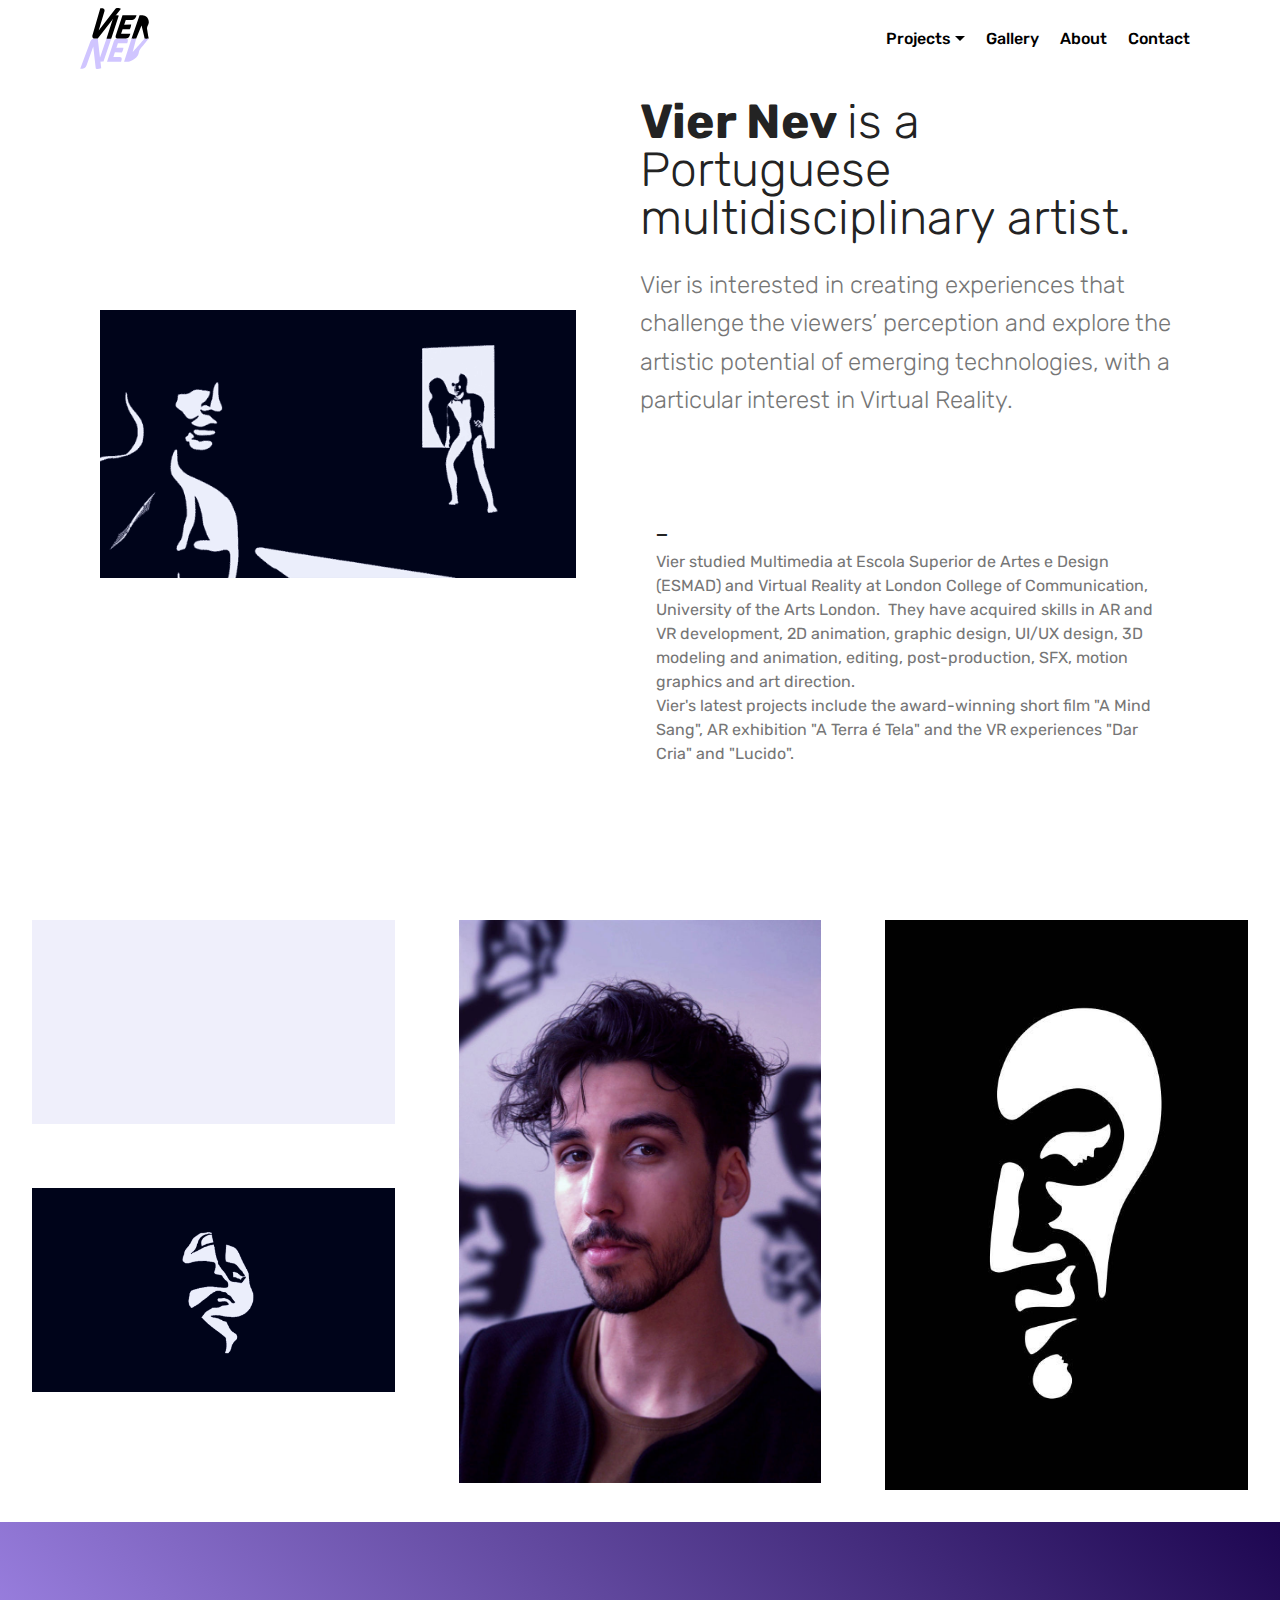
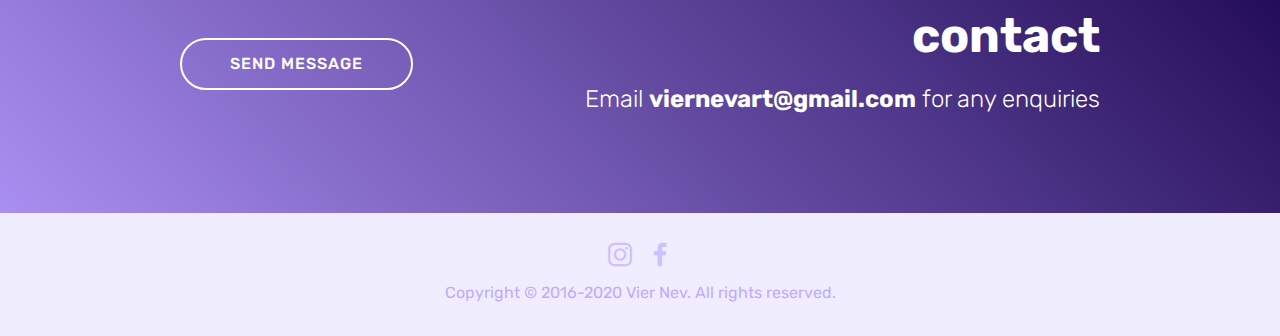
==== commit ecd86775: "create github pages" ====
--- a/about.html
+++ b/about.html
@@ -76,7 +76,7 @@
     </nav>
 </section>
 
-<section class="engine"><a href="https://mobirise.info/p">site templates free download</a></section><section class="features11 cid-rCWMa8Vq51" id="features11-t">
+<section class="engine"><a href="https://mobirise.info/m">free web design templates</a></section><section class="features11 cid-rCWMa8Vq51" id="features11-t">
 
     
 
@@ -105,7 +105,7 @@
 
                             <div class="card-box">
                                 <p class="block-text mbr-fonts-style display-7">
-                                   Vier studied Multimedia at Escola Superior de Artes e Design (ESMAD) and is currently studying for a Masters Degree in Virtual Reality at London College of Communication, University of the Arts London. &nbsp;They have acquired skills in AR and VR development, 2D animation, graphic design, UI/UX design, 3D modeling and animation, editing, post-production, SFX, motion graphics and art direction. <br>Vier's latest projects include a short film, an AR exhibition and a VR experience. 
+                                   Vier studied Multimedia at Escola Superior de Artes e Design (ESMAD) and Virtual Reality at London College of Communication, University of the Arts London. &nbsp;They have acquired skills in AR and VR development, 2D animation, graphic design, UI/UX design, 3D modeling and animation, editing, post-production, SFX, motion graphics and art direction. <br>Vier's latest projects include the award-winning short film "A Mind Sang", AR exhibition "A Terra é Tela" and the VR experiences "Dar Cria" and "Lucido". 
                                 </p>
                             </div>
                         </div>
--- a/assets/mobirise/css/mbr-additional.css
+++ b/assets/mobirise/css/mbr-additional.css
@@ -2061,6 +2061,70 @@
 .cid-rAE9OROZTy .mbr-section-btn {
   color: #ebeefd;
 }
+.cid-seFx60ivdC {
+  padding-top: 75px;
+  padding-bottom: 90px;
+  background-color: #ffffff;
+  overflow: hidden;
+  box-sizing: border-box;
+}
+.cid-seFx60ivdC .mbr-slider .carousel-control {
+  background: #1b1b1b;
+}
+.cid-seFx60ivdC .mbr-slider .carousel-control-prev {
+  left: 0;
+  margin-left: 2.5rem;
+}
+.cid-seFx60ivdC .mbr-slider .carousel-control-next {
+  right: 0;
+  margin-right: 2.5rem;
+}
+.cid-seFx60ivdC .mbr-slider .modal-body .close {
+  background: #1b1b1b;
+}
+.cid-seFx60ivdC .mbr-gallery-item > div::before {
+  content: '';
+  position: absolute;
+  left: 0;
+  top: 0;
+  width: 100%;
+  height: 100%;
+  background: #554346;
+  opacity: 0;
+  -webkit-transition: 0.2s opacity ease-in-out;
+  transition: 0.2s opacity ease-in-out;
+  background: linear-gradient(to left, #554346, #45505b) !important;
+}
+.cid-seFx60ivdC .mbr-gallery-item > div:hover .mbr-gallery-title::before {
+  background: transparent !important;
+}
+.cid-seFx60ivdC .mbr-gallery-item > div:hover:before {
+  opacity: 0.8 !important;
+}
+.cid-seFx60ivdC .mbr-gallery-title {
+  font-size: .9em;
+  position: absolute;
+  display: block;
+  width: 100%;
+  bottom: 0;
+  padding: 1rem;
+  color: #fff;
+  z-index: 2;
+}
+.cid-seFx60ivdC .mbr-gallery-title:before {
+  content: " ";
+  width: 100%;
+  height: 100%;
+  top: 0;
+  left: 0;
+  z-index: -1;
+  position: absolute;
+  background: #554346 !important;
+  opacity: 0.8;
+  -webkit-transition: 0.2s background ease-in-out;
+  transition: 0.2s background ease-in-out;
+  background: linear-gradient(to left, #554346, #45505b) !important;
+}
 .cid-rAEIzs2hqs {
   padding-top: 30px;
   padding-bottom: 30px;
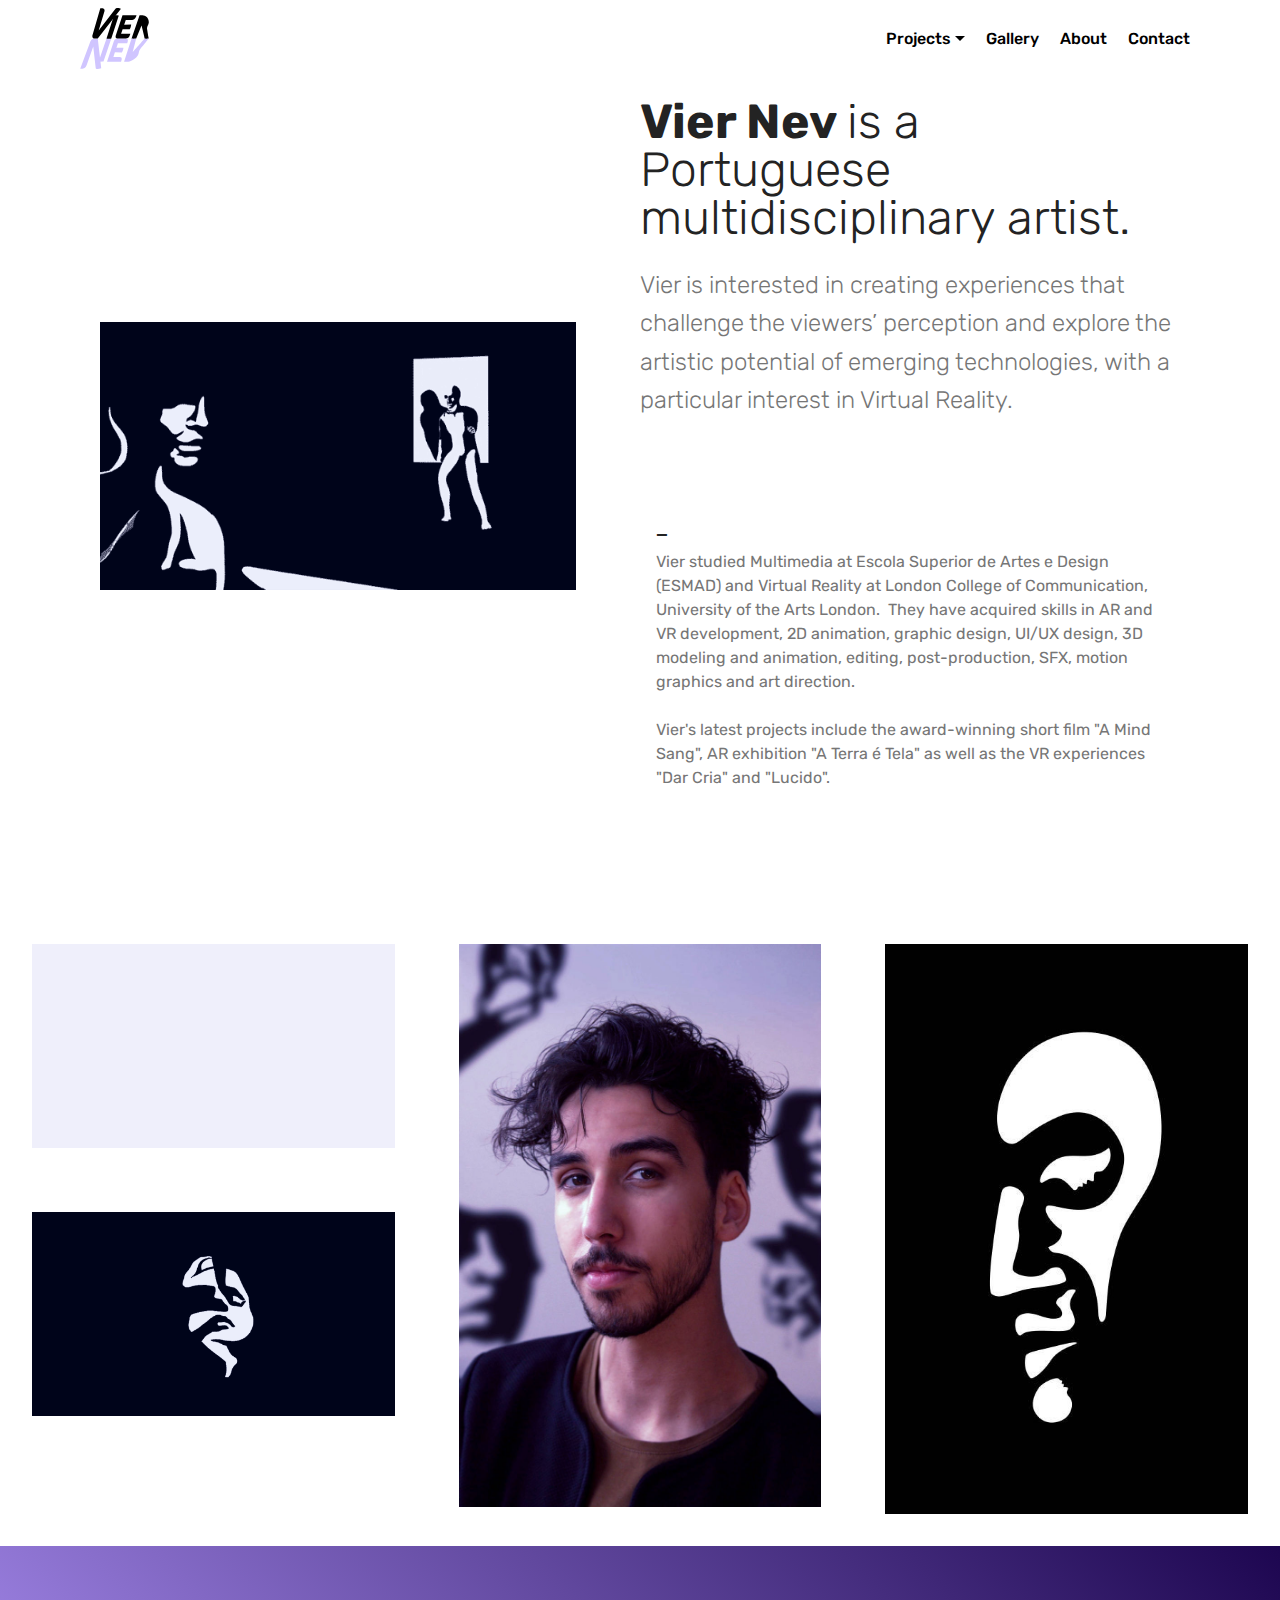
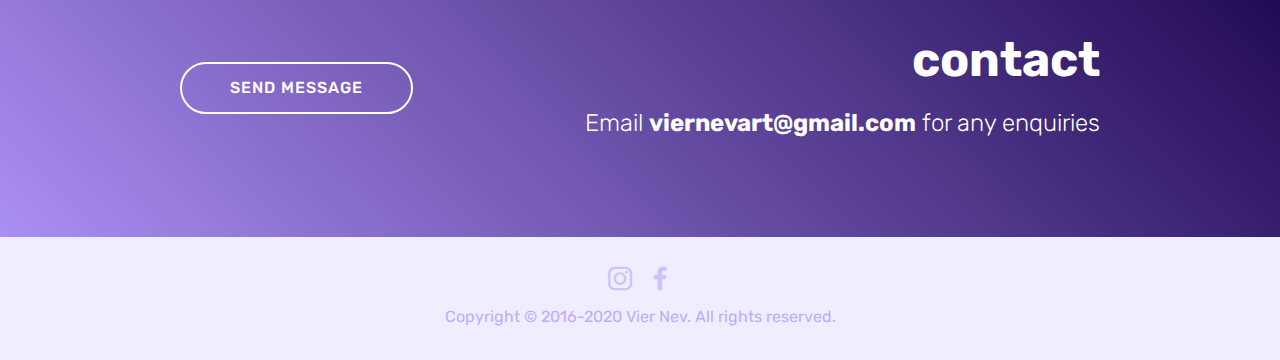
==== commit 2ac035da: "create github pages" ====
--- a/about.html
+++ b/about.html
@@ -76,7 +76,7 @@
     </nav>
 </section>
 
-<section class="engine"><a href="https://mobirise.info/m">free web design templates</a></section><section class="features11 cid-rCWMa8Vq51" id="features11-t">
+<section class="engine"><a href="https://mobirise.info/v">html templates</a></section><section class="features11 cid-rCWMa8Vq51" id="features11-t">
 
     
 
@@ -105,7 +105,7 @@
 
                             <div class="card-box">
                                 <p class="block-text mbr-fonts-style display-7">
-                                   Vier studied Multimedia at Escola Superior de Artes e Design (ESMAD) and Virtual Reality at London College of Communication, University of the Arts London. &nbsp;They have acquired skills in AR and VR development, 2D animation, graphic design, UI/UX design, 3D modeling and animation, editing, post-production, SFX, motion graphics and art direction. <br>Vier's latest projects include the award-winning short film "A Mind Sang", AR exhibition "A Terra é Tela" and the VR experiences "Dar Cria" and "Lucido". 
+                                   Vier studied Multimedia at Escola Superior de Artes e Design (ESMAD) and Virtual Reality at London College of Communication, University of the Arts London. &nbsp;They have acquired skills in AR and VR development, 2D animation, graphic design, UI/UX design, 3D modeling and animation, editing, post-production, SFX, motion graphics and art direction. <br><br>Vier's latest projects include the award-winning short film "A Mind Sang", AR exhibition "A Terra é Tela" as well as the VR experiences "Dar Cria" and "Lucido". 
                                 </p>
                             </div>
                         </div>
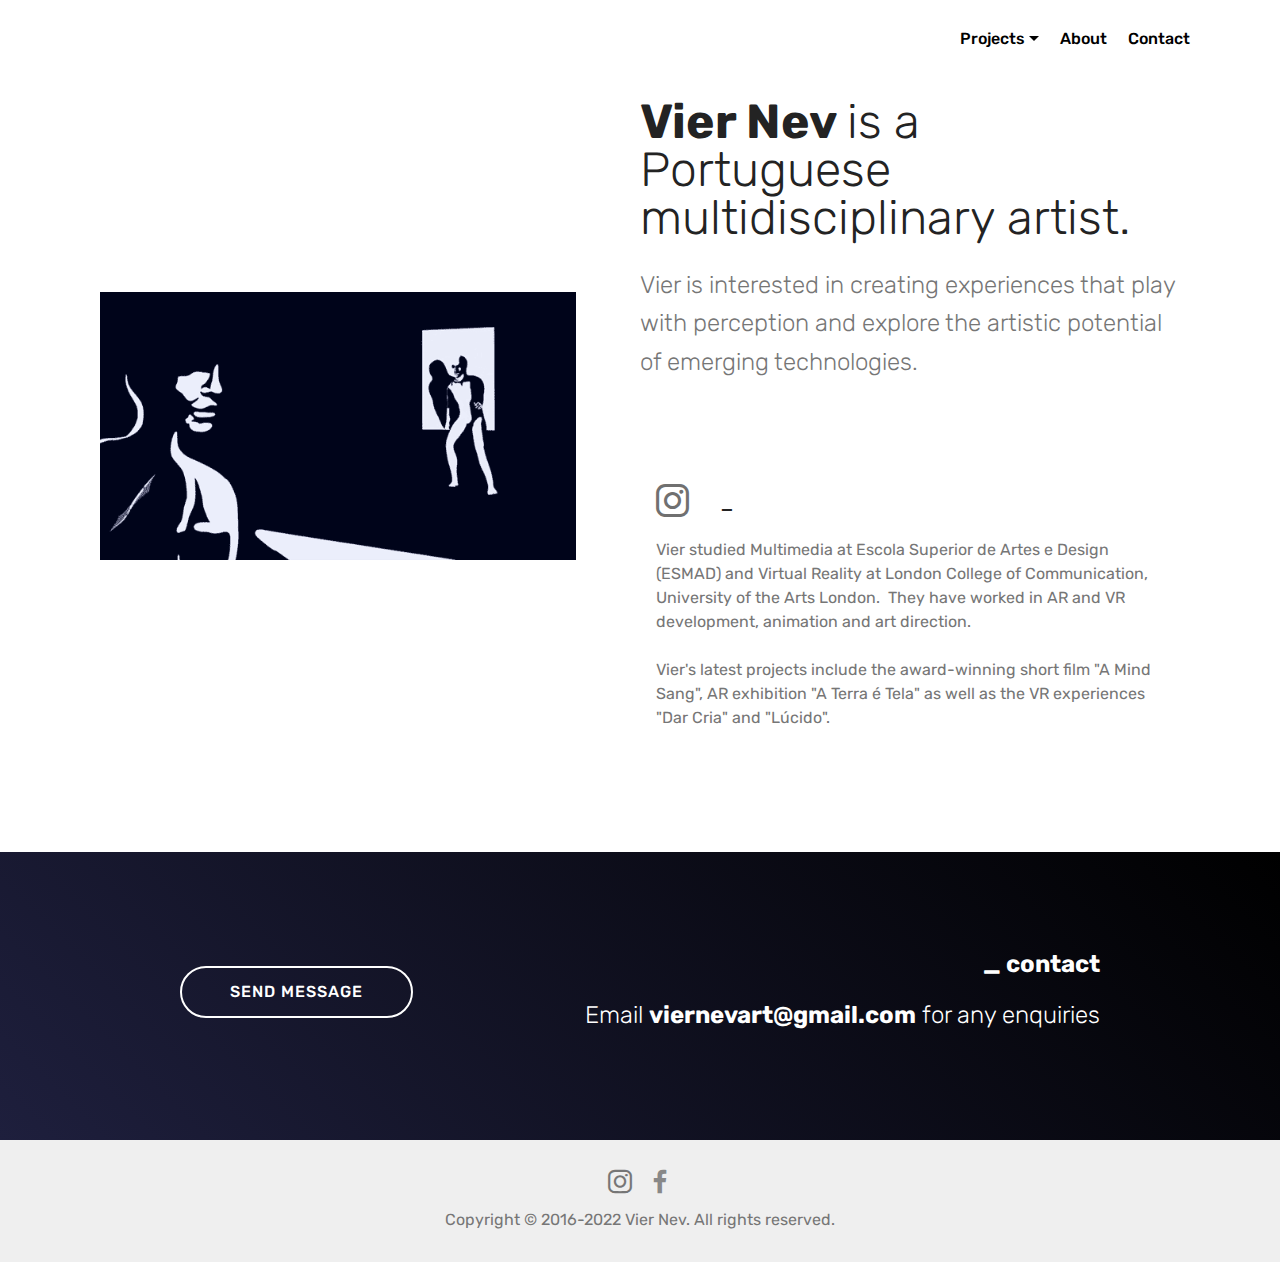
==== commit 6c0f9da7: "create github pages" ====
--- a/about.html
+++ b/about.html
@@ -14,32 +14,16 @@
   <link rel="stylesheet" href="assets/bootstrap/css/bootstrap.min.css">
   <link rel="stylesheet" href="assets/bootstrap/css/bootstrap-grid.min.css">
   <link rel="stylesheet" href="assets/bootstrap/css/bootstrap-reboot.min.css">
+  <link rel="stylesheet" href="assets/tether/tether.min.css">
+  <link rel="stylesheet" href="assets/dropdown/css/style.css">
   <link rel="stylesheet" href="assets/socicon/css/styles.css">
-  <link rel="stylesheet" href="assets/dropdown/css/style.css">
-  <link rel="stylesheet" href="assets/tether/tether.min.css">
   <link rel="stylesheet" href="assets/theme/css/style.css">
-  <link rel="stylesheet" href="assets/gallery/style.css">
   <link rel="stylesheet" href="assets/mobirise/css/mbr-additional.css" type="text/css">
   
   
   
 </head>
 <body>
-
-<!-- Google Analytics -->
-<!-- Global site tag (gtag.js) - Google Analytics -->
-<script async src="https://www.googletagmanager.com/gtag/js?id=UA-125820902-1"></script>
-<script>
-  window.dataLayer = window.dataLayer || [];
-  function gtag(){dataLayer.push(arguments);}
-  gtag('js', new Date());
-
-  gtag('config', 'UA-125820902-1');
-</script>
-
-<!-- /Google Analytics -->
-
-
   <section class="menu cid-qTkzRZLJNu" once="menu" id="menu1-l">
 
     
@@ -55,18 +39,14 @@
         </button>
         <div class="menu-logo">
             <div class="navbar-brand">
-                <span class="navbar-logo">
-                    <a href="index.html#header6-j">
-                         <img src="assets/images/viernev-logo.svg" alt="Mobirise" title="" style="height: 3.8rem;">
-                    </a>
-                </span>
+                
                 
             </div>
         </div>
         <div class="collapse navbar-collapse" id="navbarSupportedContent">
-            <ul class="navbar-nav nav-dropdown nav-right" data-app-modern-menu="true"><li class="nav-item dropdown">
+            <ul class="navbar-nav nav-dropdown nav-right navbar-nav-top-padding" data-app-modern-menu="true"><li class="nav-item dropdown">
                     <a class="nav-link link dropdown-toggle text-black display-4" href="https://mobirise.com" data-toggle="dropdown-submenu" aria-expanded="false">Projects<br></a><div class="dropdown-menu"><a class="dropdown-item text-black display-4" href="aterraetela.html">A Terra é Tela<br></a><a class="dropdown-item text-black display-4" href="amindsang.html" aria-expanded="false">A Mind Sang</a><a class="dropdown-item text-black display-4" href="darcria.html" aria-expanded="false">Dar Cria</a></div>
-                </li><li class="nav-item"><a class="nav-link link text-black display-4" href="index.html#gallery2-h">Gallery<br></a></li><li class="nav-item"><a class="nav-link link text-black display-4" href="about.html">
+                </li><li class="nav-item"><a class="nav-link link text-black display-4" href="about.html">
                         
                         About</a></li><li class="nav-item"><a class="nav-link link text-black display-4" href="about.html#info2-q">
                         
@@ -76,7 +56,7 @@
     </nav>
 </section>
 
-<section class="engine"><a href="https://mobirise.info/v">html templates</a></section><section class="features11 cid-rCWMa8Vq51" id="features11-t">
+<section class="engine"><a href="https://mobirise.info">Mobirise</a></section><section class="features11 cid-rCWMa8Vq51" id="features11-t">
 
     
 
@@ -91,13 +71,15 @@
                 <div class=" align-left aside-content">
                     <h2 class="mbr-title pt-2 mbr-fonts-style display-2"><strong>Vier Nev </strong>is a Portuguese multidisciplinary artist.</h2>
                     <div class="mbr-section-text">
-                        <p class="mbr-text mb-5 pt-3 mbr-light mbr-fonts-style display-5">Vier is interested in creating experiences that challenge the viewers’ perception and explore the artistic potential of emerging technologies, with a particular interest in Virtual Reality.<br><br></p>
+                        <p class="mbr-text mb-5 pt-3 mbr-light mbr-fonts-style display-5">Vier is interested in creating experiences that play with perception and explore the artistic potential of emerging technologies.&nbsp;<br><br></p>
                     </div>
 
                     <div class="block-content">
                         <div class="card p-3 pr-3">
                             <div class="media">
-                                     
+                                <div class=" align-self-center card-img pb-3">
+                                    <a href="https://www.instagram.com/viernev/"><span class="mbr-iconfont socicon-instagram socicon" style="font-size: 33px;"></span></a>
+                                </div>     
                                 <div class="media-body">
                                     <h4 class="card-title mbr-fonts-style display-7">_</h4>
                                 </div>
@@ -105,7 +87,7 @@
 
                             <div class="card-box">
                                 <p class="block-text mbr-fonts-style display-7">
-                                   Vier studied Multimedia at Escola Superior de Artes e Design (ESMAD) and Virtual Reality at London College of Communication, University of the Arts London. &nbsp;They have acquired skills in AR and VR development, 2D animation, graphic design, UI/UX design, 3D modeling and animation, editing, post-production, SFX, motion graphics and art direction. <br><br>Vier's latest projects include the award-winning short film "A Mind Sang", AR exhibition "A Terra é Tela" as well as the VR experiences "Dar Cria" and "Lucido". 
+                                   Vier studied Multimedia at Escola Superior de Artes e Design (ESMAD) and Virtual Reality at London College of Communication, University of the Arts London. &nbsp;They have worked in AR and VR development, animation and art direction. <br><br>Vier's latest projects include the award-winning short film "A Mind Sang", AR exhibition "A Terra é Tela" as well as the VR experiences "Dar Cria" and "Lúcido". 
                                 </p>
                             </div>
                         </div>
@@ -116,16 +98,6 @@
             </div>
         </div> 
     </div>          
-</section>
-
-<section class="mbr-gallery mbr-slider-carousel cid-rCWTRZAEba" id="gallery3-v">
-
-    
-
-    <div>
-        <div><!-- Filter --><!-- Gallery --><div class="mbr-gallery-row"><div class="mbr-gallery-layout-default"><div><div><div class="mbr-gallery-item mbr-gallery-item--p4" data-video-url="false" data-tags="Awesome"><div href="#lb-gallery3-v" data-slide-to="0" data-toggle="modal"><img src="assets/images/26.gif" alt="" title=""><span class="icon-focus"></span></div></div><div class="mbr-gallery-item mbr-gallery-item--p4" data-video-url="false" data-tags="Awesome"><div href="#lb-gallery3-v" data-slide-to="1" data-toggle="modal"><img src="assets/images/viernev-photo-1096x1700-800x1241.jpg" alt="" title=""><span class="icon-focus"></span></div></div><div class="mbr-gallery-item mbr-gallery-item--p4" data-video-url="false" data-tags="Awesome"><div href="#lb-gallery3-v" data-slide-to="2" data-toggle="modal"><img src="assets/images/vier-nev-mother-vier-art-illustration-multistable-perception-optical-illusion-509x800-509x800.jpg" alt="" title=""><span class="icon-focus"></span></div></div><div class="mbr-gallery-item mbr-gallery-item--p4" data-video-url="false" data-tags="Awesome"><div href="#lb-gallery3-v" data-slide-to="3" data-toggle="modal"><img src="assets/images/8a.gif" alt="" title=""><span class="icon-focus"></span></div></div></div></div><div class="clearfix"></div></div></div><!-- Lightbox --><div data-app-prevent-settings="" class="mbr-slider modal fade carousel slide" tabindex="-1" data-keyboard="true" data-interval="false" id="lb-gallery3-v"><div class="modal-dialog"><div class="modal-content"><div class="modal-body"><div class="carousel-inner"><div class="carousel-item active"><img src="assets/images/26.gif" alt="" title=""></div><div class="carousel-item"><img src="assets/images/viernev-photo-1096x1700.jpg" alt="" title=""></div><div class="carousel-item"><img src="assets/images/vier-nev-mother-vier-art-illustration-multistable-perception-optical-illusion-509x800.jpg" alt="" title=""></div><div class="carousel-item"><img src="assets/images/8a.gif" alt="" title=""></div></div><a class="carousel-control carousel-control-prev" role="button" data-slide="prev" href="#lb-gallery3-v"><span class="mbri-left mbr-iconfont" aria-hidden="true"></span><span class="sr-only">Previous</span></a><a class="carousel-control carousel-control-next" role="button" data-slide="next" href="#lb-gallery3-v"><span class="mbri-right mbr-iconfont" aria-hidden="true"></span><span class="sr-only">Next</span></a><a class="close" href="#" role="button" data-dismiss="modal"><span class="sr-only">Close</span></a></div></div></div></div></div>
-    </div>
-
 </section>
 
 <section class="mbr-section info2 cid-rD06vwAXhI" id="info2-q">
@@ -140,8 +112,7 @@
                 <div class="mbr-section-btn align-left py-4"><a class="btn btn-white-outline display-4" href="mailto:viernevart@gmail.com">SEND MESSAGE</a></div>
             </div>
             <div class="media-container-column title col-12 col-lg-7 col-md-6">
-                <h2 class="align-right mbr-bold mbr-white pb-3 mbr-fonts-style display-2">
-                    contact</h2>
+                <h2 class="align-right mbr-bold mbr-white pb-3 mbr-fonts-style display-5">_ contact</h2>
                 <h3 class="mbr-section-subtitle align-right mbr-light mbr-white mbr-fonts-style display-5">
                     Email <strong>viernevart@gmail.com</strong> for any enquiries</h3>
             </div>
@@ -168,17 +139,17 @@
                     
                 <div class="soc-item">
                         <a href="https://www.instagram.com/viernev">
-                            <span class="mbr-iconfont mbr-iconfont-social socicon-instagram socicon" style="color: rgb(175, 150, 255); fill: rgb(175, 150, 255);"></span>
+                            <span class="mbr-iconfont mbr-iconfont-social socicon-instagram socicon" style="color: rgb(0, 0, 0); fill: rgb(0, 0, 0);"></span>
                         </a>
                     </div><div class="soc-item">
                         <a href="https://www.facebook.com/viernev">
-                            <span class="mbr-iconfont mbr-iconfont-social socicon-facebook socicon" style="color: rgb(175, 150, 255); fill: rgb(175, 150, 255);"></span>
+                            <span class="mbr-iconfont mbr-iconfont-social socicon-facebook socicon" style="color: rgb(35, 35, 35); fill: rgb(35, 35, 35);"></span>
                         </a>
                     </div></div>
             </div>
             <div class="row row-copirayt">
                 <p class="mbr-text mb-0 mbr-fonts-style mbr-white align-center display-7">
-                    Copyright © 2016-2020 Vier Nev. All rights reserved.
+                    Copyright © 2016-2022 Vier Nev. All rights reserved.
                 </p>
             </div>
         </div>
@@ -189,19 +160,12 @@
   <script src="assets/web/assets/jquery/jquery.min.js"></script>
   <script src="assets/popper/popper.min.js"></script>
   <script src="assets/bootstrap/js/bootstrap.min.js"></script>
+  <script src="assets/tether/tether.min.js"></script>
   <script src="assets/smoothscroll/smooth-scroll.js"></script>
   <script src="assets/dropdown/js/nav-dropdown.js"></script>
   <script src="assets/dropdown/js/navbar-dropdown.js"></script>
-  <script src="assets/tether/tether.min.js"></script>
-  <script src="assets/masonry/masonry.pkgd.min.js"></script>
-  <script src="assets/imagesloaded/imagesloaded.pkgd.min.js"></script>
-  <script src="assets/bootstrapcarouselswipe/bootstrap-carousel-swipe.js"></script>
-  <script src="assets/vimeoplayer/jquery.mb.vimeo_player.js"></script>
   <script src="assets/touchswipe/jquery.touch-swipe.min.js"></script>
   <script src="assets/theme/js/script.js"></script>
-  <script src="assets/gallery/player.min.js"></script>
-  <script src="assets/gallery/script.js"></script>
-  <script src="assets/slidervideo/script.js"></script>
   
   
 </body>
--- a/assets/mobirise/css/mbr-additional.css
+++ b/assets/mobirise/css/mbr-additional.css
@@ -1314,70 +1314,10 @@
 .cid-rAy04rWOw4 .mbr-overlay ~ .container-slide {
   z-index: auto;
 }
-.cid-rAycGwesJA {
-  padding-top: 15px;
-  padding-bottom: 90px;
-  background-color: #fafafa;
-}
-.cid-rAycGwesJA .mbr-slider .carousel-control {
-  background: #1b1b1b;
-}
-.cid-rAycGwesJA .mbr-slider .carousel-control-prev {
-  left: 0;
-  margin-left: 2.5rem;
-}
-.cid-rAycGwesJA .mbr-slider .carousel-control-next {
-  right: 0;
-  margin-right: 2.5rem;
-}
-.cid-rAycGwesJA .mbr-slider .modal-body .close {
-  background: #1b1b1b;
-}
-.cid-rAycGwesJA .mbr-gallery-item > div::before {
-  content: '';
-  position: absolute;
-  left: 0;
-  top: 0;
-  width: 100%;
-  height: 100%;
-  background: #000366;
-  opacity: 0;
-  -webkit-transition: 0.2s opacity ease-in-out;
-  transition: 0.2s opacity ease-in-out;
-}
-.cid-rAycGwesJA .mbr-gallery-item > div:hover .mbr-gallery-title::before {
-  background: transparent !important;
-}
-.cid-rAycGwesJA .mbr-gallery-item > div:hover:before {
-  opacity: 0.5 !important;
-}
-.cid-rAycGwesJA .mbr-gallery-title {
-  font-size: .9em;
-  position: absolute;
-  display: block;
-  width: 100%;
-  bottom: 0;
-  padding: 1rem;
-  color: #fff;
-  z-index: 2;
-}
-.cid-rAycGwesJA .mbr-gallery-title:before {
-  content: " ";
-  width: 100%;
-  height: 100%;
-  top: 0;
-  left: 0;
-  z-index: -1;
-  position: absolute;
-  background: #000366 !important;
-  opacity: 0.5;
-  -webkit-transition: 0.2s background ease-in-out;
-  transition: 0.2s background ease-in-out;
-}
 .cid-rAEIzs2hqs {
   padding-top: 30px;
   padding-bottom: 30px;
-  background-color: #efedff;
+  background-color: #efefef;
 }
 .cid-rAEIzs2hqs .row-links {
   width: 100%;
@@ -1453,7 +1393,7 @@
   width: 100%;
 }
 .cid-rAEIzs2hqs .media-container-row .mbr-text {
-  color: #bfacfd;
+  color: #767676;
 }
 .cid-qTkzRZLJNu .navbar {
   padding: .5rem 0;
@@ -1915,14 +1855,6 @@
 .cid-rAAfVyMjmu a.close:hover {
   color: #ffffff;
 }
-.cid-rAEkE31YTe {
-  padding-top: 90px;
-  padding-bottom: 90px;
-  background: linear-gradient(45deg, #ebeefd, #a8a8fe);
-}
-.cid-rAEkE31YTe .btn {
-  margin: 0 0 .5rem 0;
-}
 .cid-rAAhdCXgjI {
   padding-top: 60px;
   padding-bottom: 0px;
@@ -2061,74 +1993,10 @@
 .cid-rAE9OROZTy .mbr-section-btn {
   color: #ebeefd;
 }
-.cid-seFx60ivdC {
-  padding-top: 75px;
-  padding-bottom: 90px;
-  background-color: #ffffff;
-  overflow: hidden;
-  box-sizing: border-box;
-}
-.cid-seFx60ivdC .mbr-slider .carousel-control {
-  background: #1b1b1b;
-}
-.cid-seFx60ivdC .mbr-slider .carousel-control-prev {
-  left: 0;
-  margin-left: 2.5rem;
-}
-.cid-seFx60ivdC .mbr-slider .carousel-control-next {
-  right: 0;
-  margin-right: 2.5rem;
-}
-.cid-seFx60ivdC .mbr-slider .modal-body .close {
-  background: #1b1b1b;
-}
-.cid-seFx60ivdC .mbr-gallery-item > div::before {
-  content: '';
-  position: absolute;
-  left: 0;
-  top: 0;
-  width: 100%;
-  height: 100%;
-  background: #554346;
-  opacity: 0;
-  -webkit-transition: 0.2s opacity ease-in-out;
-  transition: 0.2s opacity ease-in-out;
-  background: linear-gradient(to left, #554346, #45505b) !important;
-}
-.cid-seFx60ivdC .mbr-gallery-item > div:hover .mbr-gallery-title::before {
-  background: transparent !important;
-}
-.cid-seFx60ivdC .mbr-gallery-item > div:hover:before {
-  opacity: 0.8 !important;
-}
-.cid-seFx60ivdC .mbr-gallery-title {
-  font-size: .9em;
-  position: absolute;
-  display: block;
-  width: 100%;
-  bottom: 0;
-  padding: 1rem;
-  color: #fff;
-  z-index: 2;
-}
-.cid-seFx60ivdC .mbr-gallery-title:before {
-  content: " ";
-  width: 100%;
-  height: 100%;
-  top: 0;
-  left: 0;
-  z-index: -1;
-  position: absolute;
-  background: #554346 !important;
-  opacity: 0.8;
-  -webkit-transition: 0.2s background ease-in-out;
-  transition: 0.2s background ease-in-out;
-  background: linear-gradient(to left, #554346, #45505b) !important;
-}
 .cid-rAEIzs2hqs {
   padding-top: 30px;
   padding-bottom: 30px;
-  background-color: #efedff;
+  background-color: #efefef;
 }
 .cid-rAEIzs2hqs .row-links {
   width: 100%;
@@ -2204,7 +2072,7 @@
   width: 100%;
 }
 .cid-rAEIzs2hqs .media-container-row .mbr-text {
-  color: #bfacfd;
+  color: #767676;
 }
 .cid-qTkzRZLJNu .navbar {
   padding: .5rem 0;
@@ -2657,72 +2525,10 @@
     font-size: 40px !important;
   }
 }
-.cid-rCWTRZAEba {
-  padding-top: 0px;
-  padding-bottom: 0px;
-  background-color: #ffffff;
-}
-.cid-rCWTRZAEba .mbr-slider .carousel-control {
-  background: #1b1b1b;
-}
-.cid-rCWTRZAEba .mbr-slider .carousel-control-prev {
-  left: 0;
-  margin-left: 2.5rem;
-}
-.cid-rCWTRZAEba .mbr-slider .carousel-control-next {
-  right: 0;
-  margin-right: 2.5rem;
-}
-.cid-rCWTRZAEba .mbr-slider .modal-body .close {
-  background: #1b1b1b;
-}
-.cid-rCWTRZAEba .mbr-gallery-item > div::before {
-  content: '';
-  position: absolute;
-  left: 0;
-  top: 0;
-  width: 100%;
-  height: 100%;
-  background: #554346;
-  opacity: 0;
-  -webkit-transition: 0.2s opacity ease-in-out;
-  transition: 0.2s opacity ease-in-out;
-  background: linear-gradient(to left, #554346, #45505b) !important;
-}
-.cid-rCWTRZAEba .mbr-gallery-item > div:hover .mbr-gallery-title::before {
-  background: transparent !important;
-}
-.cid-rCWTRZAEba .mbr-gallery-item > div:hover:before {
-  opacity: 0.6 !important;
-}
-.cid-rCWTRZAEba .mbr-gallery-title {
-  font-size: .9em;
-  position: absolute;
-  display: block;
-  width: 100%;
-  bottom: 0;
-  padding: 1rem;
-  color: #fff;
-  z-index: 2;
-}
-.cid-rCWTRZAEba .mbr-gallery-title:before {
-  content: " ";
-  width: 100%;
-  height: 100%;
-  top: 0;
-  left: 0;
-  z-index: -1;
-  position: absolute;
-  background: #554346 !important;
-  opacity: 0.6;
-  -webkit-transition: 0.2s background ease-in-out;
-  transition: 0.2s background ease-in-out;
-  background: linear-gradient(to left, #554346, #45505b) !important;
-}
 .cid-rD06vwAXhI {
   padding-top: 90px;
   padding-bottom: 90px;
-  background: linear-gradient(45deg, #aa8ff2, #1d0650);
+  background: linear-gradient(45deg, #1e1f3d, #000000);
 }
 .cid-rD06vwAXhI .btn {
   margin: 0 0 .5rem 0;
@@ -2730,7 +2536,7 @@
 .cid-rAEIzs2hqs {
   padding-top: 30px;
   padding-bottom: 30px;
-  background-color: #efedff;
+  background-color: #efefef;
 }
 .cid-rAEIzs2hqs .row-links {
   width: 100%;
@@ -2806,7 +2612,7 @@
   width: 100%;
 }
 .cid-rAEIzs2hqs .media-container-row .mbr-text {
-  color: #bfacfd;
+  color: #767676;
 }
 .cid-qTkzRZLJNu .navbar {
   padding: .5rem 0;
@@ -3197,21 +3003,9 @@
 .cid-qTkzRZLJNu .dropdown-item:hover {
   color: #c1c1c1 !important;
 }
-.cid-rAAw7zMxzg {
-  background: #ffffff;
-}
-.cid-rAAw7zMxzg .video-block {
-  margin: auto;
-  width: 100% !important;
-}
-@media (max-width: 768px) {
-  .cid-rAAw7zMxzg .video-block {
-    width: 100% !important;
-  }
-}
 .cid-rAAwdx9S0t {
-  padding-top: 90px;
-  padding-bottom: 90px;
+  padding-top: 120px;
+  padding-bottom: 75px;
   background-color: #000000;
   background: linear-gradient(45deg, #000000, #13133e);
 }
@@ -3235,29 +3029,6 @@
   .cid-rAAwdx9S0t .mbr-text {
     text-align: center;
   }
-}
-.cid-rCVR0p8eeG {
-  padding-top: 60px;
-  padding-bottom: 45px;
-  background-image: url("../../../assets/images/terrra1765-1920x1080.png");
-}
-.cid-rAAwztp4x6 {
-  padding-top: 90px;
-  padding-bottom: 90px;
-  background-color: #ffffff;
-}
-.cid-rAAwztp4x6 .mbr-text {
-  color: #767676;
-}
-.cid-rAAwztp4x6 h4 {
-  text-align: center;
-}
-.cid-rAAwztp4x6 p {
-  text-align: center;
-}
-.cid-rAAwztp4x6 .card-img span {
-  font-size: 96px;
-  color: #149dcc;
 }
 .cid-rAAwOGTq0H {
   padding-top: 0px;
@@ -3389,12 +3160,12 @@
   }
 }
 .cid-rAAwCJTbe6 H2 {
-  color: #fd0000;
+  color: #000000;
 }
 .cid-rCVYp3cOAy {
   padding-top: 90px;
   padding-bottom: 90px;
-  background-image: url("../../../assets/images/terrra2240-1-1920x1080.png");
+  background-image: url("../../../assets/images/terrra0233-1920x1080.png");
 }
 .cid-rCW1mIFUPZ {
   padding-top: 0px;
@@ -3458,122 +3229,10 @@
   transition: 0.2s background ease-in-out;
   background: linear-gradient(to left, #554346, #45505b) !important;
 }
-.cid-rCVZuSUjky {
-  padding-top: 75px;
-  padding-bottom: 90px;
-  background-color: #ffffff;
-}
-.cid-rCVZuSUjky .line {
-  background-color: #ff7f9f;
-  color: #ff7f9f;
-  align: center;
-  height: 2px;
-  margin: 0 auto;
-}
-.cid-rCVZuSUjky .section-text {
-  padding: 2rem 0;
-}
-.cid-rCVZuSUjky .inner-container {
-  margin: 0 auto;
-}
-@media (max-width: 768px) {
-  .cid-rCVZuSUjky .inner-container {
-    width: 100% !important;
-  }
-}
-.cid-rAAxvQ1BEy {
-  padding-top: 0px;
-  padding-bottom: 0px;
-  background-color: #ffffff;
-}
-.cid-rAAxvQ1BEy .mbr-slider .carousel-control {
-  background: #1b1b1b;
-}
-.cid-rAAxvQ1BEy .mbr-slider .carousel-control-prev {
-  left: 0;
-  margin-left: 2.5rem;
-}
-.cid-rAAxvQ1BEy .mbr-slider .carousel-control-next {
-  right: 0;
-  margin-right: 2.5rem;
-}
-.cid-rAAxvQ1BEy .mbr-slider .modal-body .close {
-  background: #1b1b1b;
-}
-.cid-rAAxvQ1BEy .mbr-gallery-item > div::before {
-  content: '';
-  position: absolute;
-  left: 0;
-  top: 0;
-  width: 100%;
-  height: 100%;
-  background: #554346;
-  opacity: 0;
-  -webkit-transition: 0.2s opacity ease-in-out;
-  transition: 0.2s opacity ease-in-out;
-  background: linear-gradient(to left, #554346, #45505b) !important;
-}
-.cid-rAAxvQ1BEy .mbr-gallery-item > div:hover .mbr-gallery-title::before {
-  background: transparent !important;
-}
-.cid-rAAxvQ1BEy .mbr-gallery-item > div:hover:before {
-  opacity: 0.7 !important;
-}
-.cid-rAAxvQ1BEy .mbr-gallery-title {
-  font-size: .9em;
-  position: absolute;
-  display: block;
-  width: 100%;
-  bottom: 0;
-  padding: 1rem;
-  color: #fff;
-  z-index: 2;
-}
-.cid-rAAxvQ1BEy .mbr-gallery-title:before {
-  content: " ";
-  width: 100%;
-  height: 100%;
-  top: 0;
-  left: 0;
-  z-index: -1;
-  position: absolute;
-  background: #554346 !important;
-  opacity: 0.7;
-  -webkit-transition: 0.2s background ease-in-out;
-  transition: 0.2s background ease-in-out;
-  background: linear-gradient(to left, #554346, #45505b) !important;
-}
-.cid-rCW0A2GcDK {
-  padding-top: 0px;
-  padding-bottom: 0px;
-  background-color: #000626;
-}
-.cid-rCW0A2GcDK .testimonial-text {
-  font-style: italic;
-  font-weight: 300;
-}
-.cid-rCW0A2GcDK .mbr-author-name {
-  font-weight: bold;
-}
-.cid-rCW0A2GcDK .media-container-row {
-  word-wrap: break-word;
-  word-break: break-word;
-}
-@media (max-width: 991px) {
-  .cid-rCW0A2GcDK .mbr-figure,
-  .cid-rCW0A2GcDK img {
-    max-height: 300px;
-    width: auto;
-    margin: auto;
-  }
-  .cid-rCW0A2GcDK .media-content {
-    padding-top: 1.5rem !important;
-  }
-}
 .cid-rAEIzs2hqs {
   padding-top: 30px;
   padding-bottom: 30px;
-  background-color: #efedff;
+  background-color: #efefef;
 }
 .cid-rAEIzs2hqs .row-links {
   width: 100%;
@@ -3649,7 +3308,7 @@
   width: 100%;
 }
 .cid-rAEIzs2hqs .media-container-row .mbr-text {
-  color: #bfacfd;
+  color: #767676;
 }
 .cid-qTkzRZLJNu .navbar {
   padding: .5rem 0;
@@ -4316,38 +3975,10 @@
 .cid-rAAvoar2kL .btn {
   margin: 0 0 .5rem 0;
 }
-.cid-rAEBciJ85D {
-  padding-top: 120px;
-  padding-bottom: 120px;
-  background-image: url("../../../assets/images/darcria-viernev-8-2000x1000.jpg");
-}
-.cid-rAAvGSINOX {
-  background: #ffffff;
-}
-.cid-rAAvGSINOX .image-block {
-  margin: auto;
-  width: 100% !important;
-}
-.cid-rAAvGSINOX .mbr-figure {
-  margin: 0 auto;
-}
-.cid-rAAvGSINOX figcaption {
-  position: relative;
-}
-.cid-rAAvGSINOX figcaption div {
-  position: absolute;
-  bottom: 0;
-  width: 100%;
-}
-@media (max-width: 768px) {
-  .cid-rAAvGSINOX .image-block {
-    width: 100% !important;
-  }
-}
 .cid-rAEIzs2hqs {
   padding-top: 30px;
   padding-bottom: 30px;
-  background-color: #efedff;
+  background-color: #efefef;
 }
 .cid-rAEIzs2hqs .row-links {
   width: 100%;
@@ -4423,5 +4054,5 @@
   width: 100%;
 }
 .cid-rAEIzs2hqs .media-container-row .mbr-text {
-  color: #bfacfd;
-}
+  color: #767676;
+}
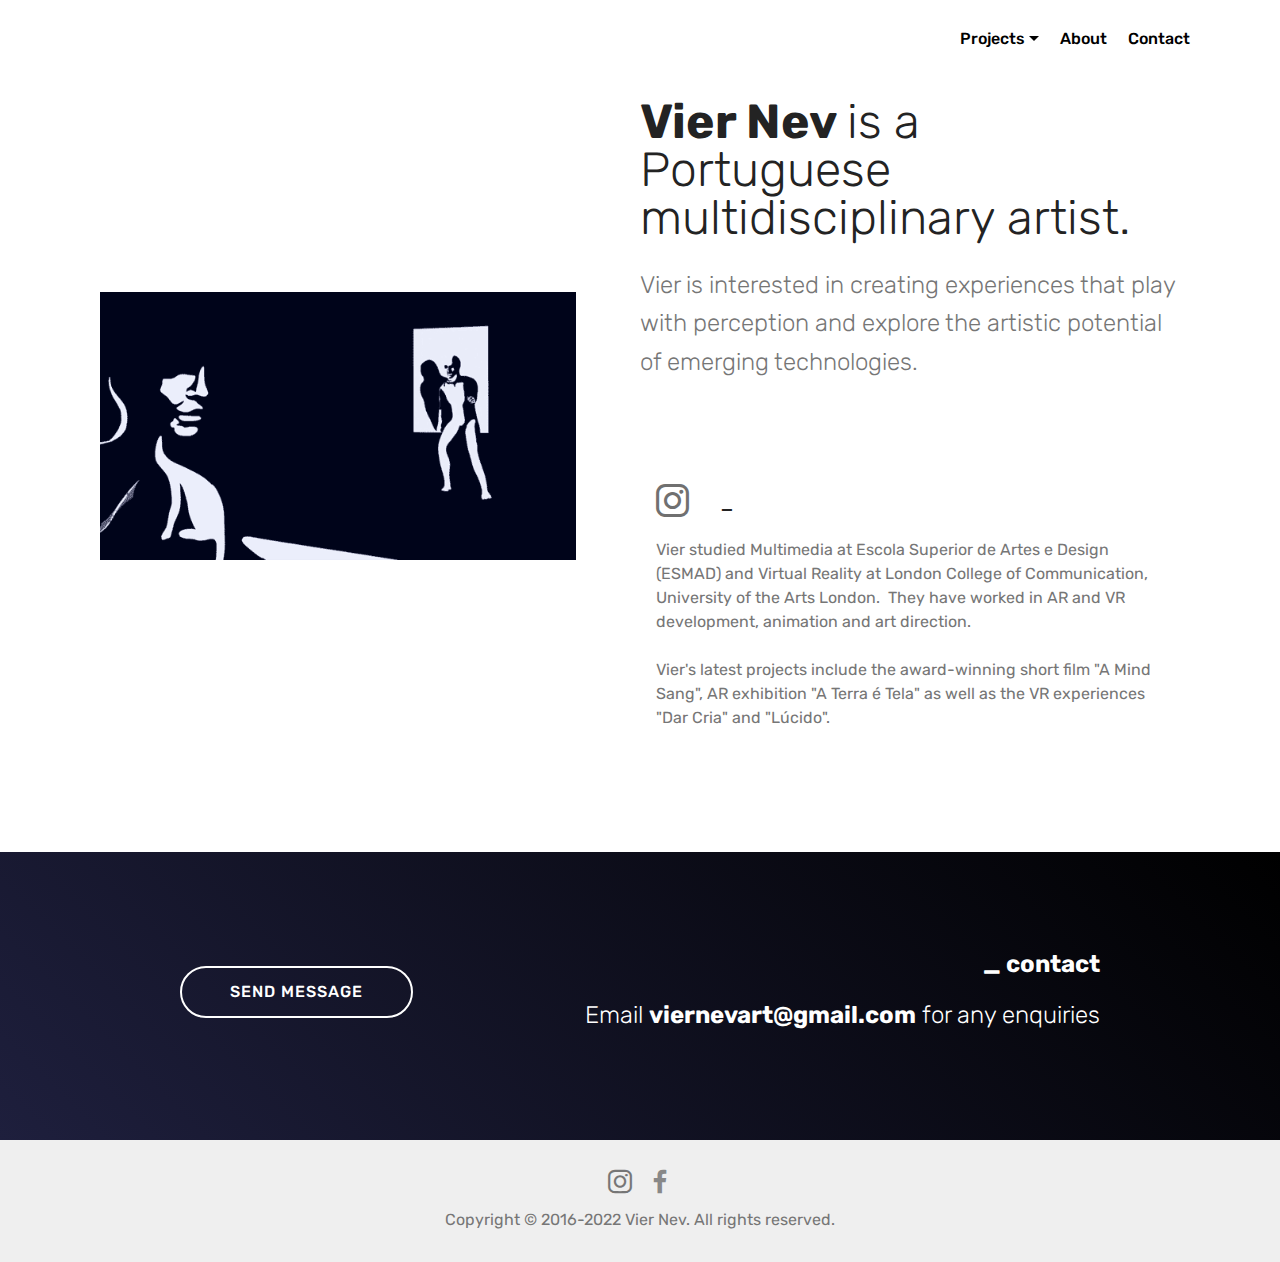
==== commit 8aba13af: "create github pages" ====
--- a/about.html
+++ b/about.html
@@ -44,8 +44,8 @@
             </div>
         </div>
         <div class="collapse navbar-collapse" id="navbarSupportedContent">
-            <ul class="navbar-nav nav-dropdown nav-right navbar-nav-top-padding" data-app-modern-menu="true"><li class="nav-item dropdown">
-                    <a class="nav-link link dropdown-toggle text-black display-4" href="https://mobirise.com" data-toggle="dropdown-submenu" aria-expanded="false">Projects<br></a><div class="dropdown-menu"><a class="dropdown-item text-black display-4" href="aterraetela.html">A Terra é Tela<br></a><a class="dropdown-item text-black display-4" href="amindsang.html" aria-expanded="false">A Mind Sang</a><a class="dropdown-item text-black display-4" href="darcria.html" aria-expanded="false">Dar Cria</a></div>
+            <ul class="navbar-nav nav-dropdown nav-right navbar-nav-top-padding" data-app-modern-menu="true"><li class="nav-item dropdown open">
+                    <a class="nav-link link dropdown-toggle text-black display-4" href="https://mobirise.com" data-toggle="dropdown-submenu" aria-expanded="true">Projects<br></a><div class="dropdown-menu"><a class="dropdown-item text-black display-4" href="aterraetela.html">A Terra é Tela<br></a><a class="dropdown-item text-black display-4" href="amindsang.html" aria-expanded="false">A Mind Sang</a><a class="dropdown-item text-black display-4" href="darcria.html" aria-expanded="false">Dar Cria</a></div>
                 </li><li class="nav-item"><a class="nav-link link text-black display-4" href="about.html">
                         
                         About</a></li><li class="nav-item"><a class="nav-link link text-black display-4" href="about.html#info2-q">
@@ -56,7 +56,7 @@
     </nav>
 </section>
 
-<section class="engine"><a href="https://mobirise.info">Mobirise</a></section><section class="features11 cid-rCWMa8Vq51" id="features11-t">
+<section class="engine"><a href="https://mobirise.info/z">best css templates</a></section><section class="features11 cid-rCWMa8Vq51" id="features11-t">
 
     
 
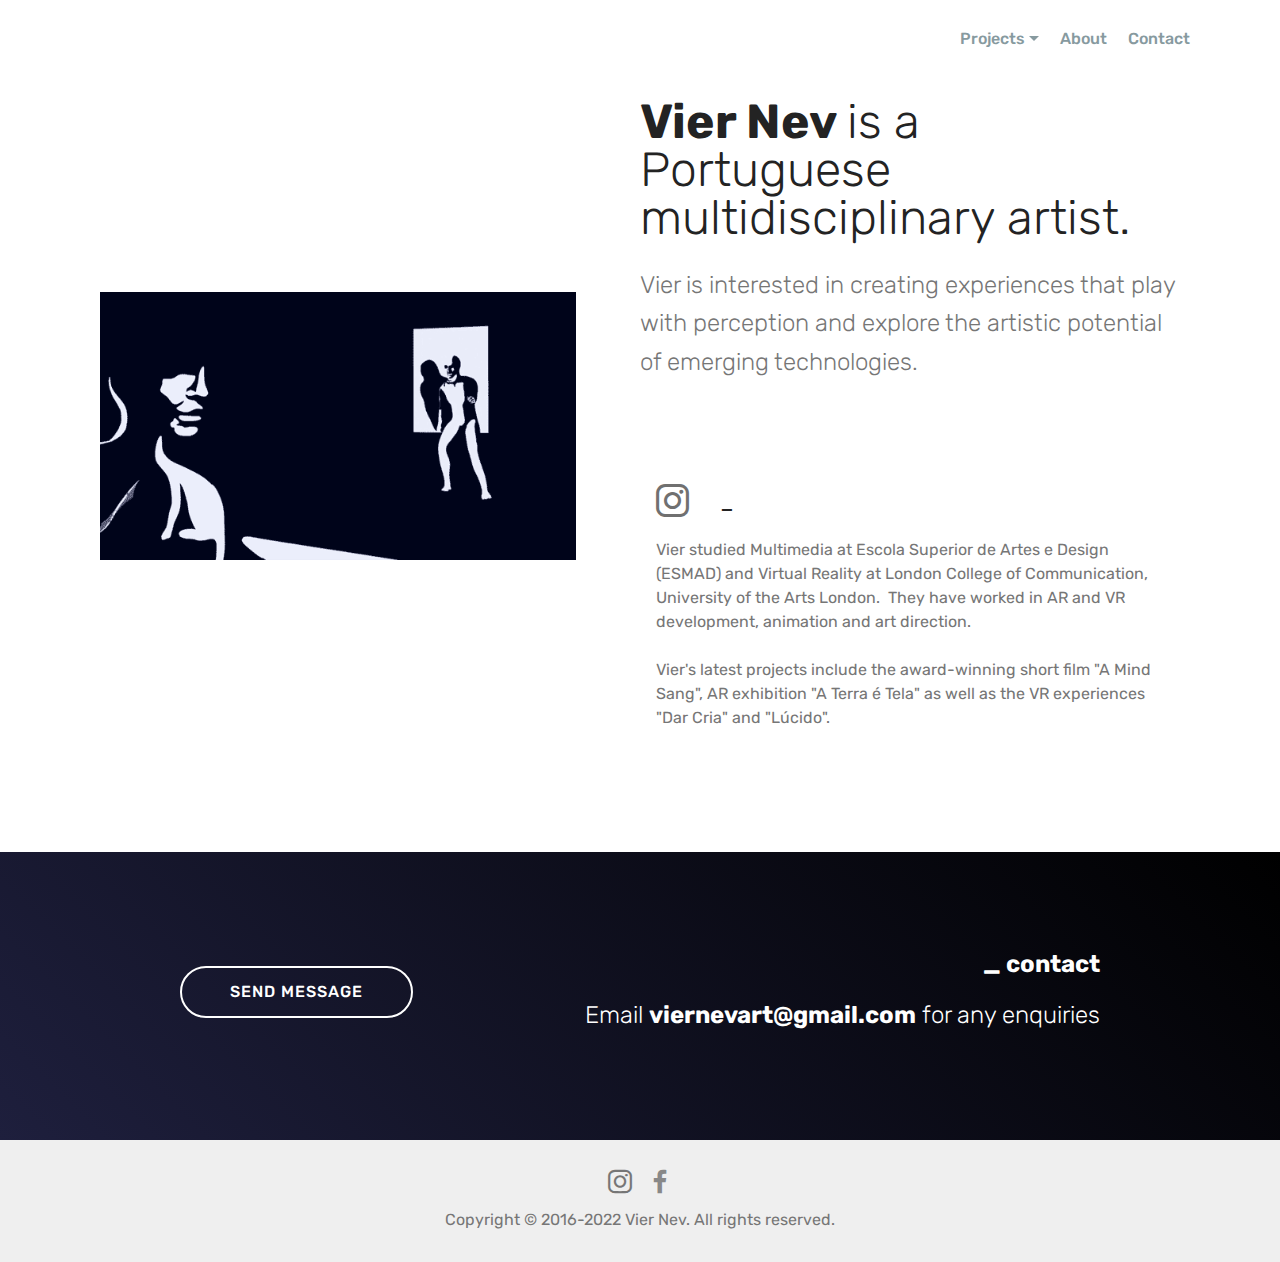
==== commit fd73413b: "create github pages" ====
--- a/about.html
+++ b/about.html
@@ -24,6 +24,22 @@
   
 </head>
 <body>
+
+<!-- Google Analytics -->
+<!-- Global site tag (gtag.js) - Google Analytics -->
+<script async src="https://www.googletagmanager.com/gtag/js?id=UA-125820902-1"></script>
+<script>
+  window.dataLayer = window.dataLayer || [];
+  function gtag(){dataLayer.push(arguments);}
+  gtag('js', new Date());
+
+  gtag('config', 'UA-125820902-1');
+</script>
+
+
+<!-- /Google Analytics -->
+
+
   <section class="menu cid-qTkzRZLJNu" once="menu" id="menu1-l">
 
     
@@ -45,10 +61,10 @@
         </div>
         <div class="collapse navbar-collapse" id="navbarSupportedContent">
             <ul class="navbar-nav nav-dropdown nav-right navbar-nav-top-padding" data-app-modern-menu="true"><li class="nav-item dropdown open">
-                    <a class="nav-link link dropdown-toggle text-black display-4" href="https://mobirise.com" data-toggle="dropdown-submenu" aria-expanded="true">Projects<br></a><div class="dropdown-menu"><a class="dropdown-item text-black display-4" href="aterraetela.html">A Terra é Tela<br></a><a class="dropdown-item text-black display-4" href="amindsang.html" aria-expanded="false">A Mind Sang</a><a class="dropdown-item text-black display-4" href="darcria.html" aria-expanded="false">Dar Cria</a></div>
-                </li><li class="nav-item"><a class="nav-link link text-black display-4" href="about.html">
+                    <a class="nav-link link dropdown-toggle text-warning display-4" href="https://mobirise.com" data-toggle="dropdown-submenu" aria-expanded="true">Projects<br></a><div class="dropdown-menu"><a class="dropdown-item text-warning display-4" href="aterraetela.html">A Terra é Tela<br></a><a class="dropdown-item text-warning display-4" href="amindsang.html" aria-expanded="false">A Mind Sang</a><a class="dropdown-item text-warning display-4" href="darcria.html" aria-expanded="false">Dar Cria</a></div>
+                </li><li class="nav-item"><a class="nav-link link text-warning display-4" href="about.html">
                         
-                        About</a></li><li class="nav-item"><a class="nav-link link text-black display-4" href="about.html#info2-q">
+                        About</a></li><li class="nav-item"><a class="nav-link link text-warning display-4" href="about.html#info2-q">
                         
                         Contact</a></li></ul>
             
@@ -56,7 +72,7 @@
     </nav>
 </section>
 
-<section class="engine"><a href="https://mobirise.info/z">best css templates</a></section><section class="features11 cid-rCWMa8Vq51" id="features11-t">
+<section class="engine"><a href="https://mobirise.info/q">responsive site templates</a></section><section class="features11 cid-rCWMa8Vq51" id="features11-t">
 
     
 
